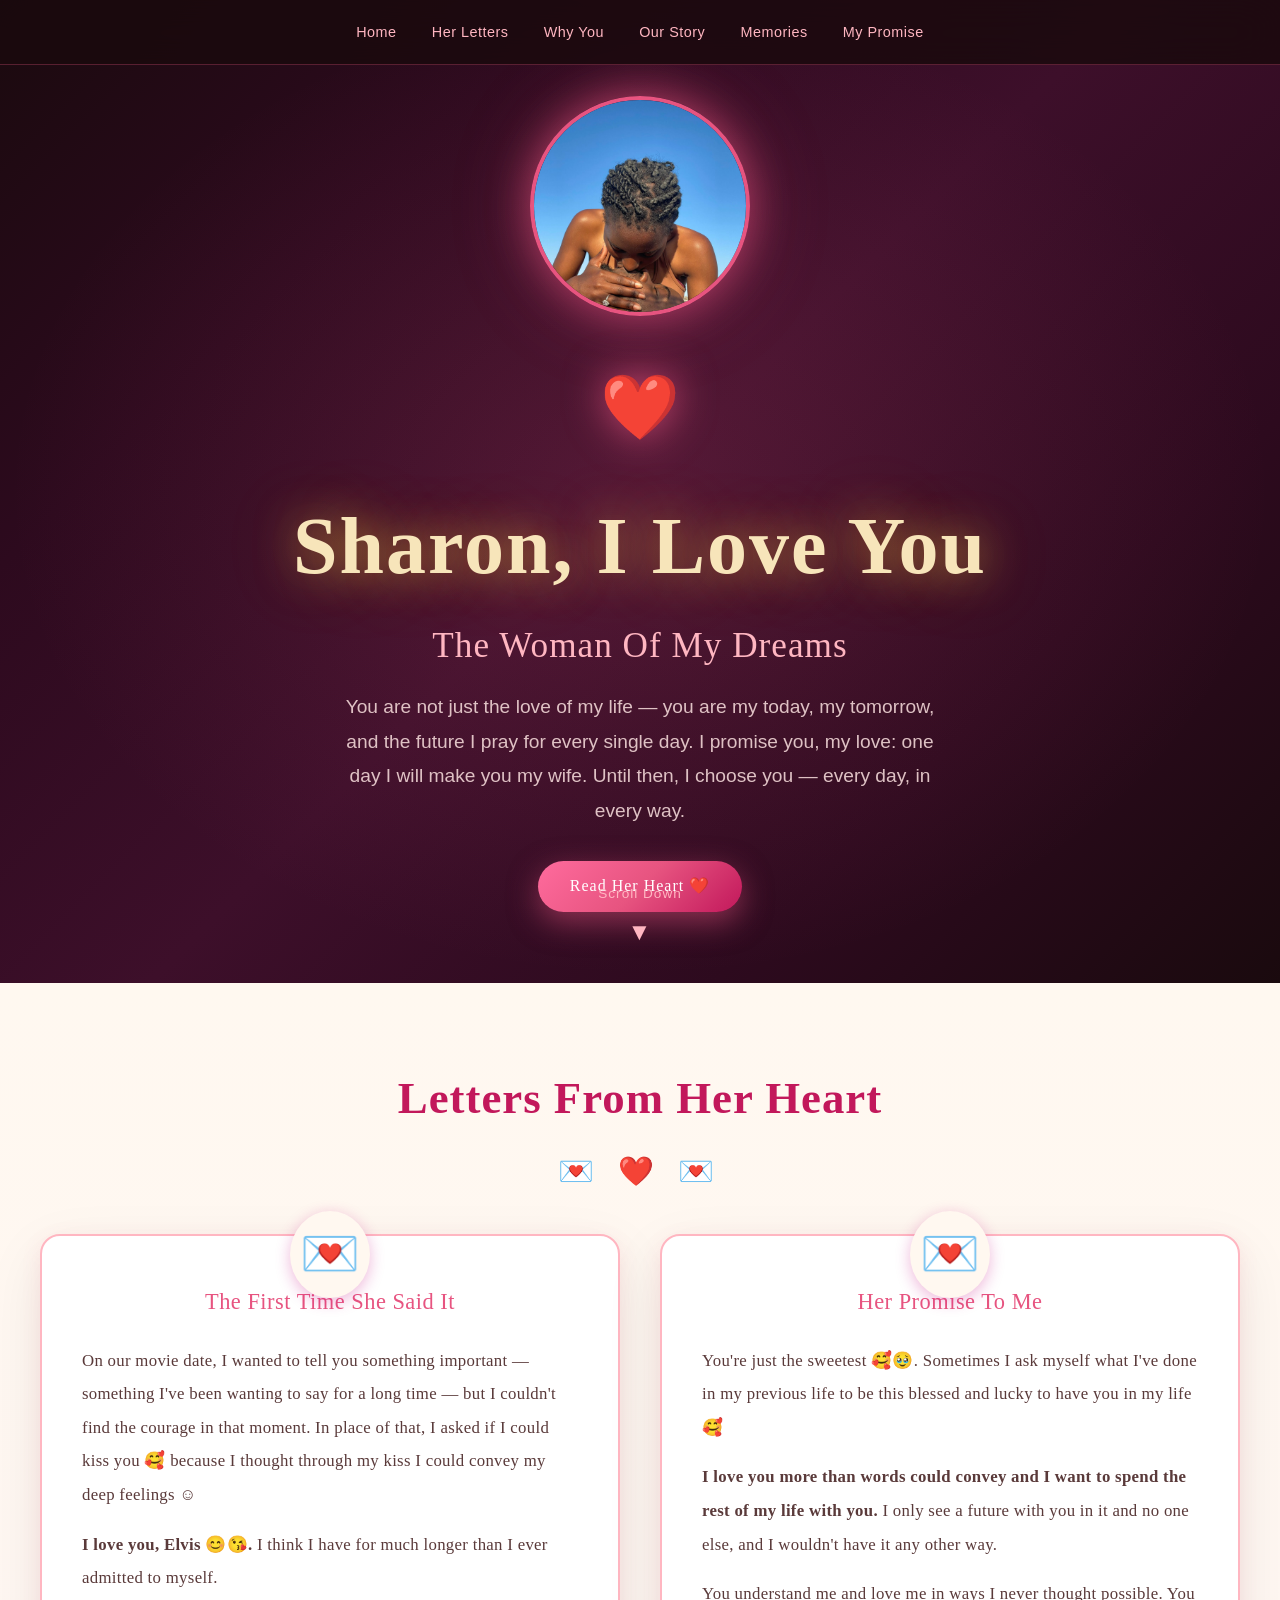
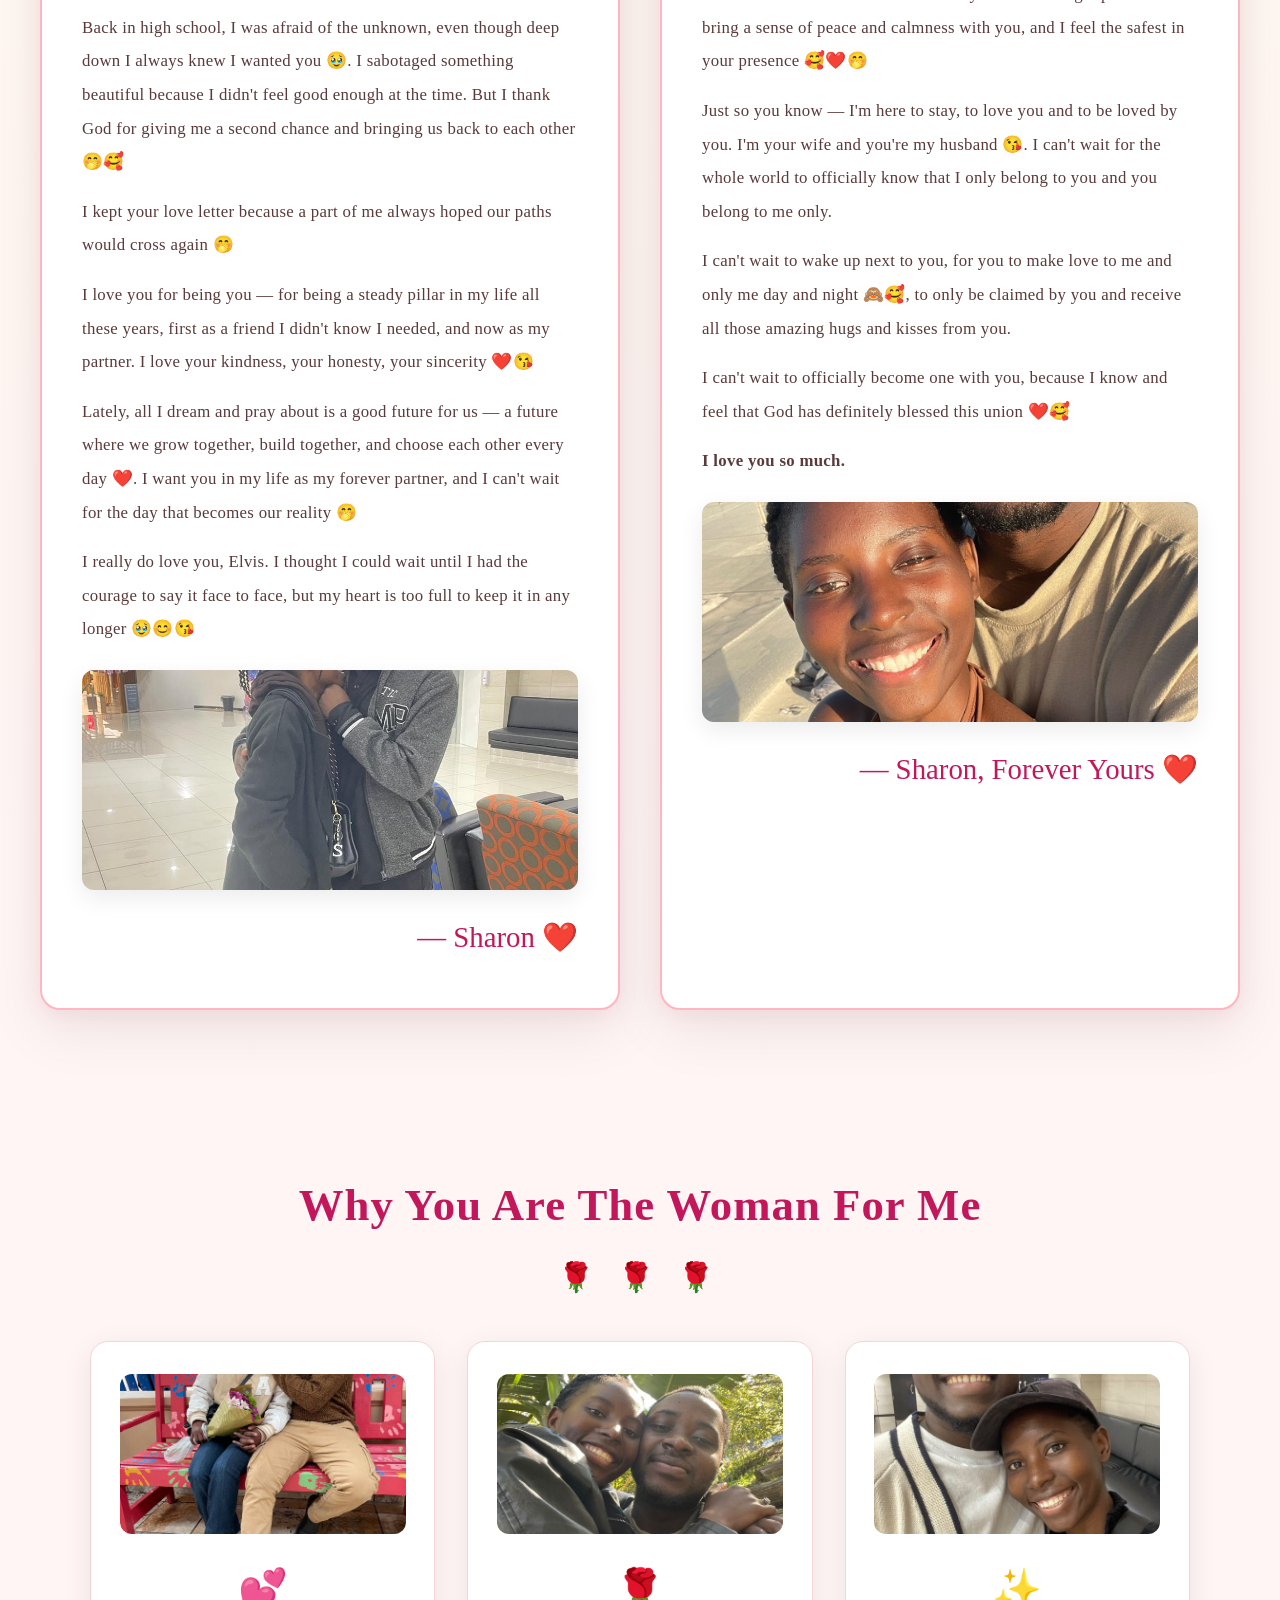
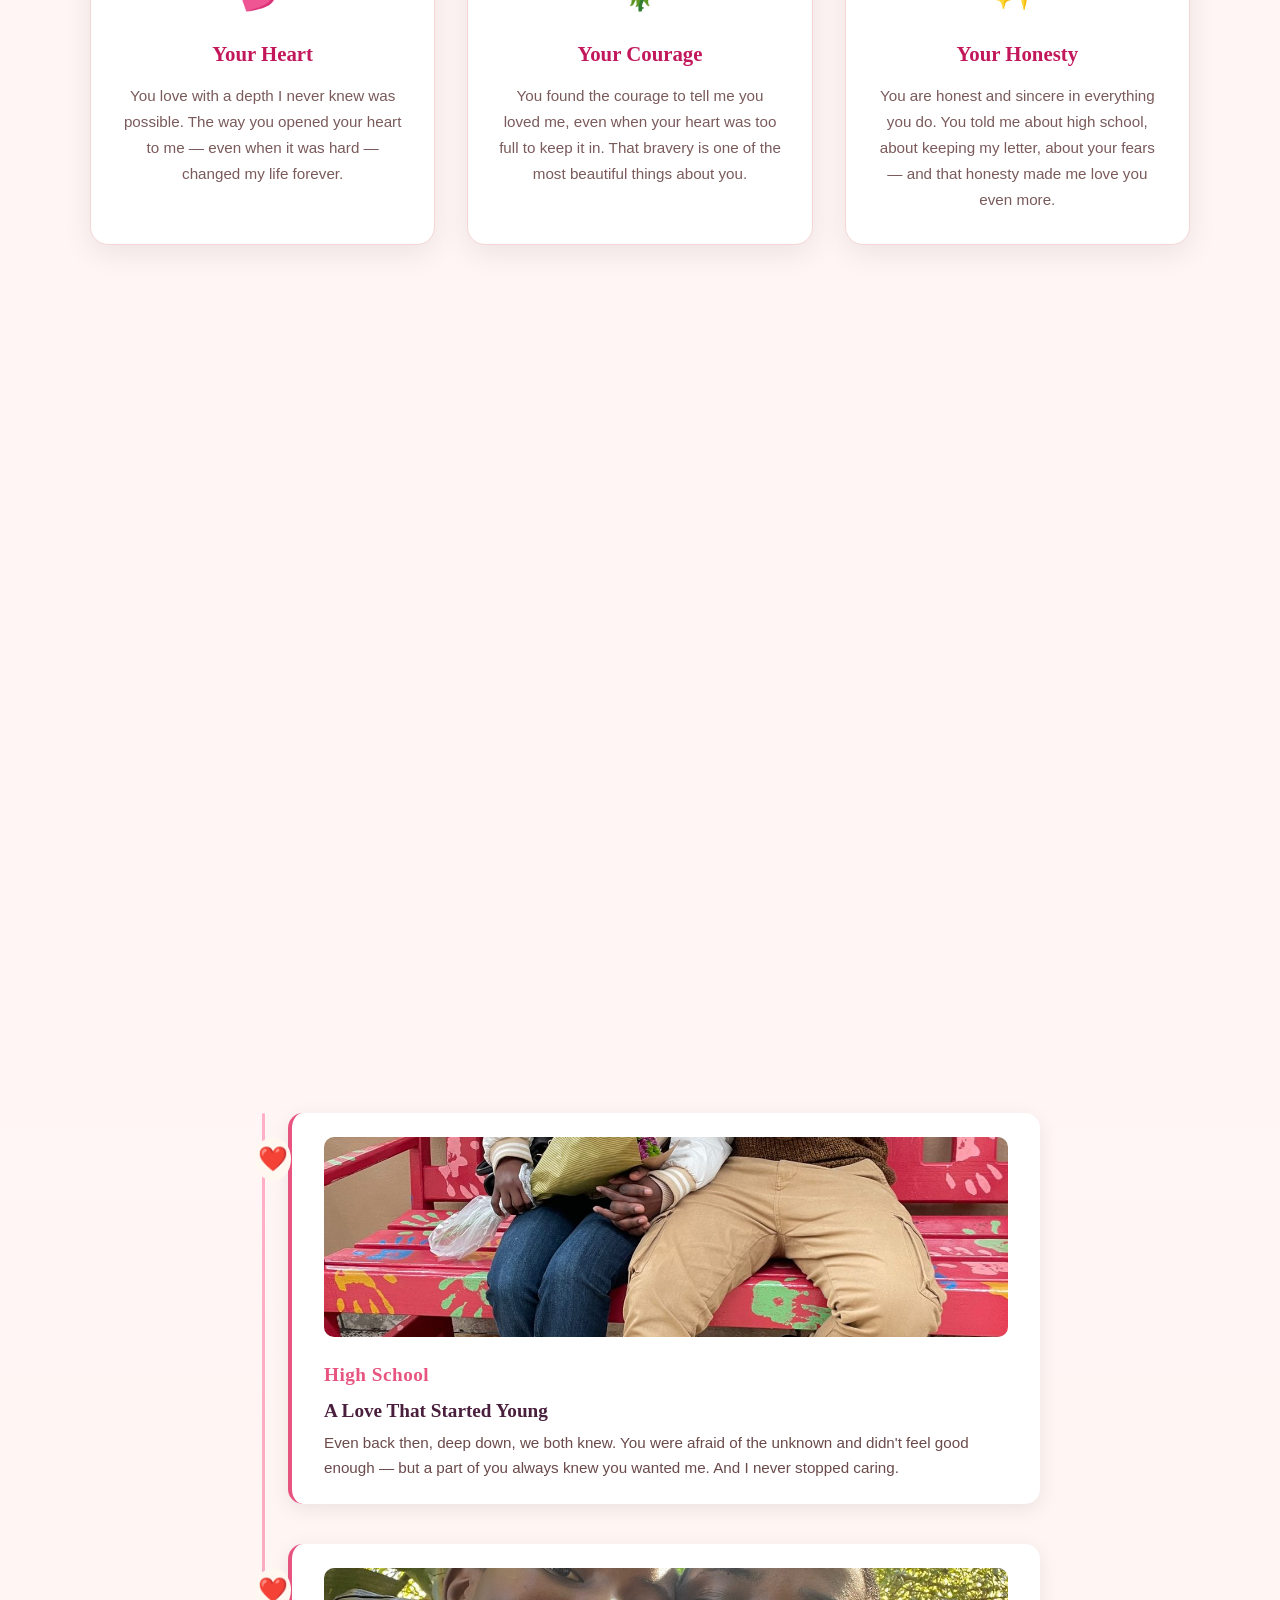
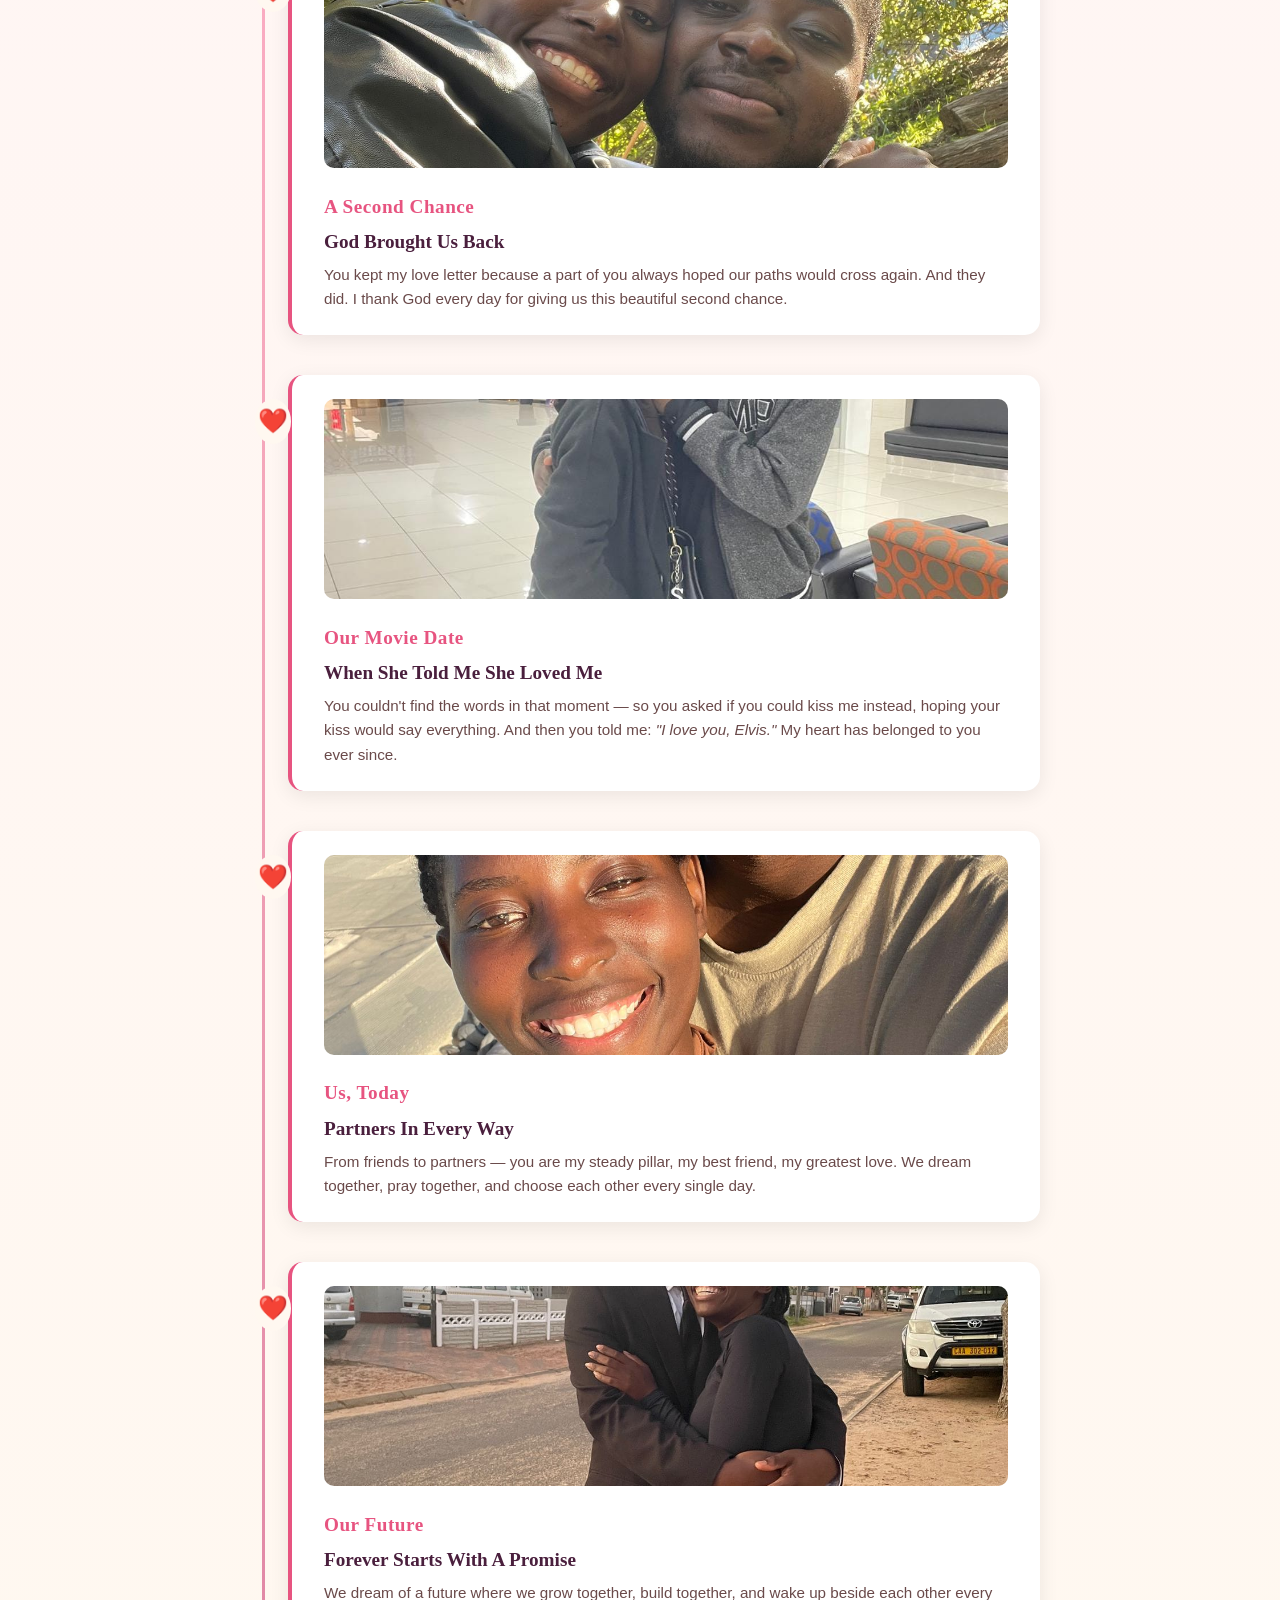
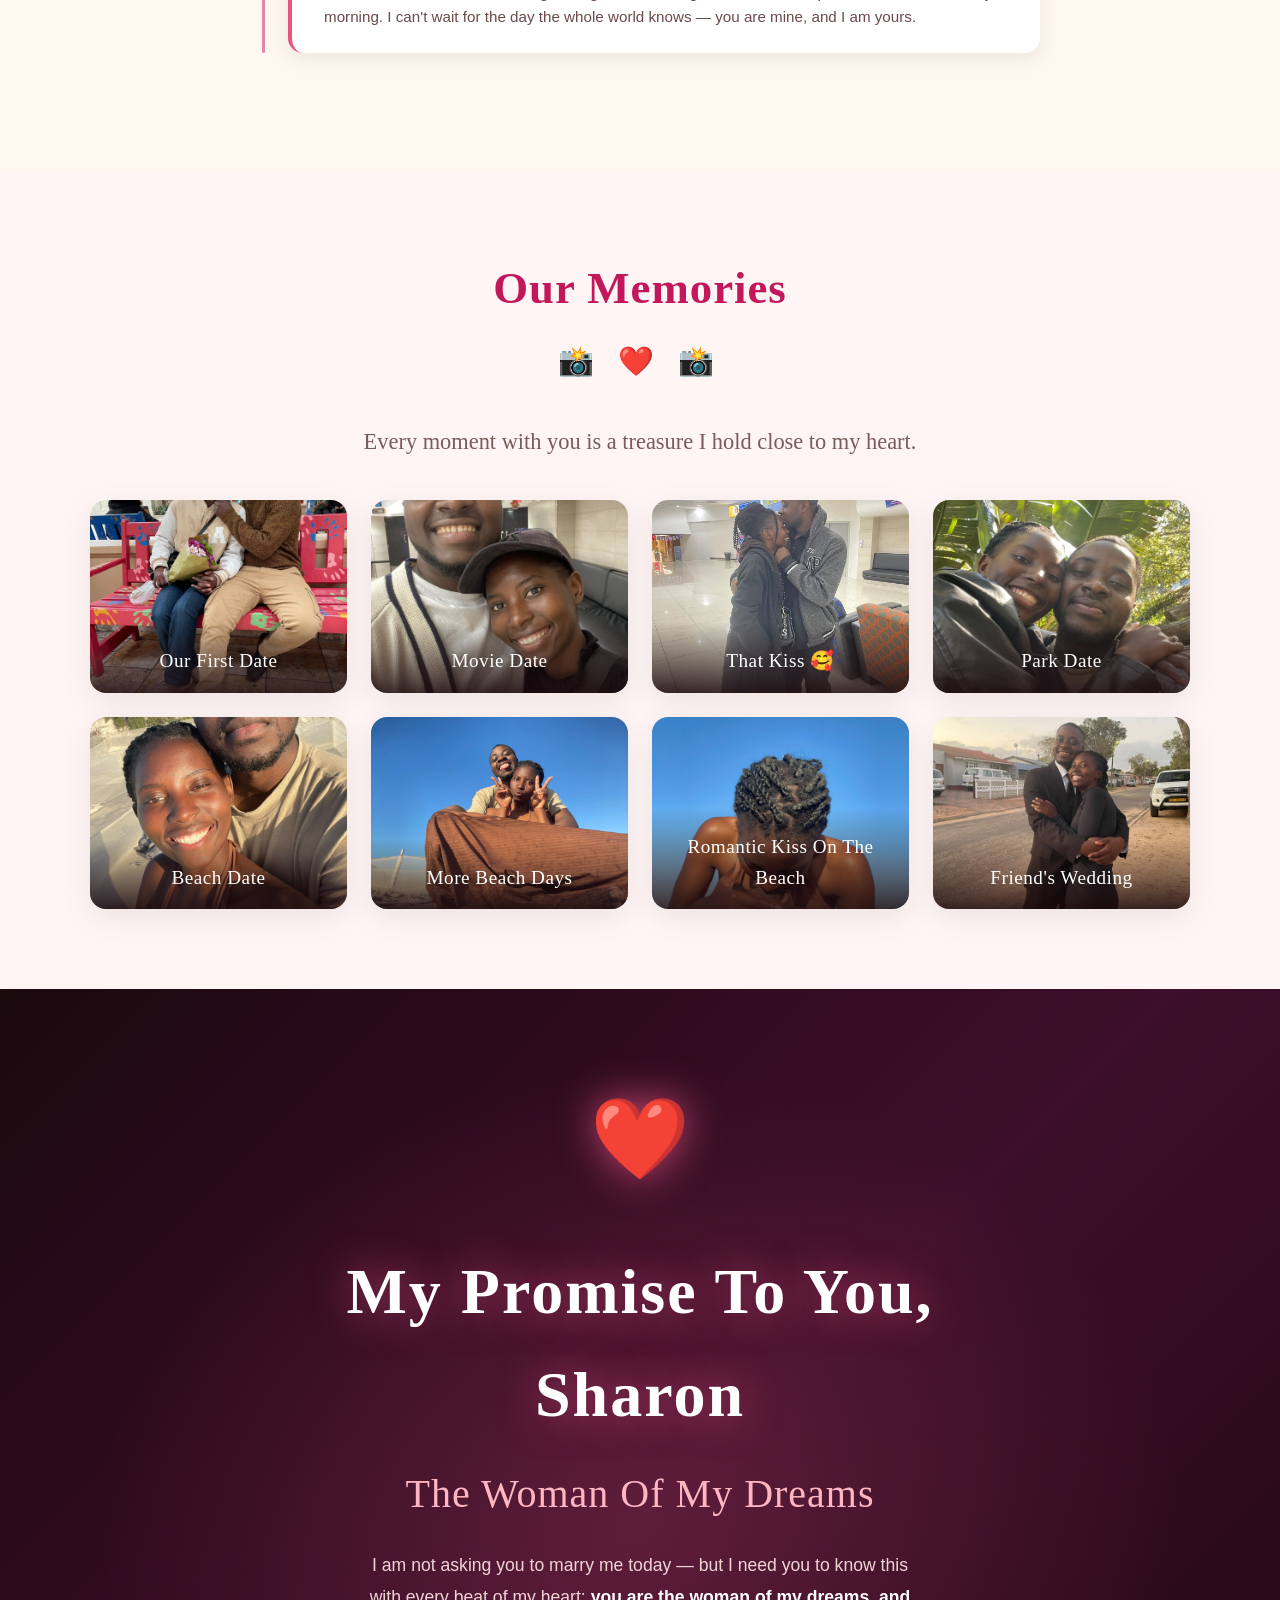
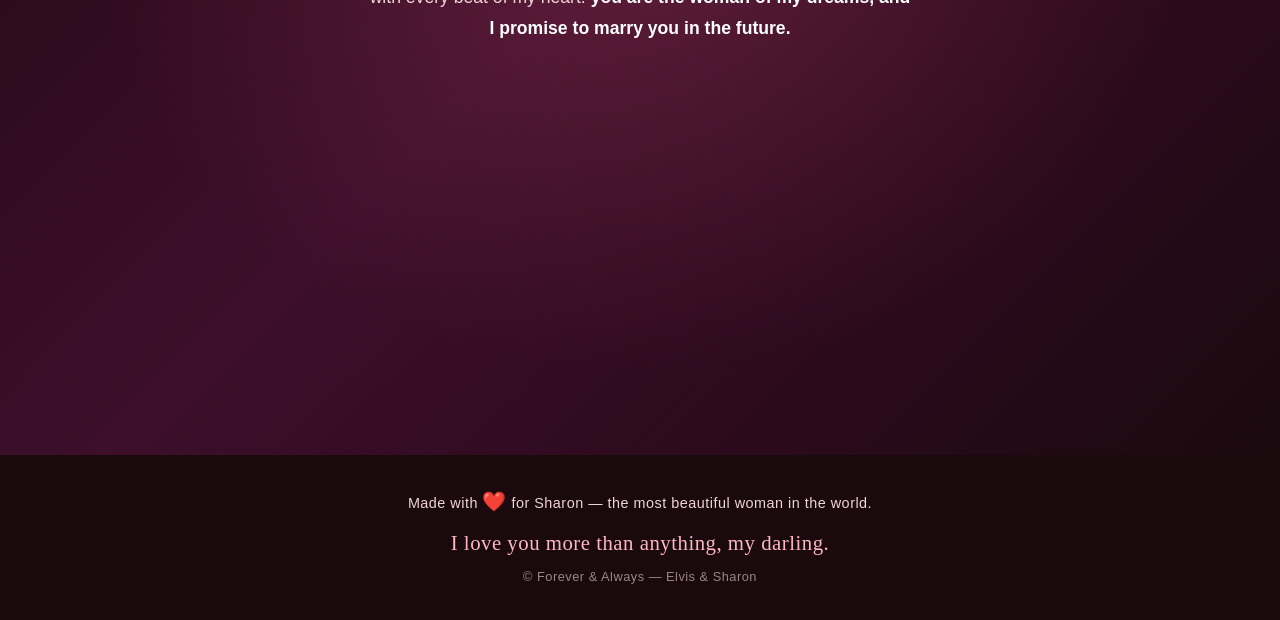
==== index.html @ d1129182 "Index page" ====
<!DOCTYPE html>
<html lang="en">
<head>
    <meta charset="UTF-8">
    <meta name="viewport" content="width=device-width, initial-scale=1.0">
    <title>For Sharon — The Woman Of My Dreams ❤️</title>
    <link rel="stylesheet" href="../css/sharon.css">
</head>
<body>

    <!-- Fixed Floating Hearts Background -->
    <div id="hearts-container"></div>

    <!-- Navigation -->
    <nav id="navbar">
        <ul class="nav-links">
            <li><a href="#home">Home</a></li>
            <li><a href="#her-letters">Her Letters</a></li>
            <li><a href="#reasons">Why You</a></li>
            <li><a href="#our-story">Our Story</a></li>
            <li><a href="#memories">Memories</a></li>
            <li><a href="#my-promise">My Promise</a></li>
        </ul>
    </nav>

    <!-- Hero Section -->
    <section class="hero" id="home">
        <div class="hero-image-wrap reveal">
            <img src="../images/romantic kiss on the beach.jpeg" alt="Sharon and Elvis — a romantic kiss on the beach" class="hero-photo">
        </div>
        <div class="hero-content">
            <span class="hero-heart">❤️</span>
            <h1>Sharon, I Love You</h1>
            <p class="hero-subtitle">The Woman Of My Dreams</p>
            <p class="hero-message">
                You are not just the love of my life — you are my today, my tomorrow, and the future I pray for every single day.
                I promise you, my love: one day I will make you my wife. Until then, I choose you — every day, in every way.
            </p>
            <a href="#her-letters" class="btn-proposal" style="font-size:1rem;padding:0.8rem 2rem;">Read Her Heart ❤️</a>
        </div>
        <div class="scroll-indicator">
            <span>Scroll Down</span>
            <span class="arrow">▼</span>
        </div>
    </section>

    <!-- Sharon's Love Letters -->
    <section id="her-letters">
        <h2 class="section-title reveal">Letters From Her Heart</h2>
        <div class="section-divider reveal">💌 ❤️ 💌</div>

        <div class="letters-grid">
            <div class="letter-container reveal">
                <span class="letter-label">The First Time She Said It</span>
                <div class="letter-text letter-static">
                    <p>On our movie date, I wanted to tell you something important — something I've been wanting to say for a long time — but I couldn't find the courage in that moment. In place of that, I asked if I could kiss you 🥰 because I thought through my kiss I could convey my deep feelings ☺️</p>
                    <p><strong>I love you, Elvis 😊😘.</strong> I think I have for much longer than I ever admitted to myself.</p>
                    <p>Back in high school, I was afraid of the unknown, even though deep down I always knew I wanted you 🥹. I sabotaged something beautiful because I didn't feel good enough at the time. But I thank God for giving me a second chance and bringing us back to each other 🤭🥰</p>
                    <p>I kept your love letter because a part of me always hoped our paths would cross again 🤭</p>
                    <p>I love you for being you — for being a steady pillar in my life all these years, first as a friend I didn't know I needed, and now as my partner. I love your kindness, your honesty, your sincerity ❤️😘</p>
                    <p>Lately, all I dream and pray about is a good future for us — a future where we grow together, build together, and choose each other every day ❤️. I want you in my life as my forever partner, and I can't wait for the day that becomes our reality 🤭</p>
                    <p>I really do love you, Elvis. I thought I could wait until I had the courage to say it face to face, but my heart is too full to keep it in any longer 🥹😊😘</p>
                </div>
                <div class="letter-image">
                    <img src="../images/movie date kiss.jpeg" alt="Our movie date kiss">
                </div>
                <div class="letter-signature">— Sharon ❤️</div>
            </div>

            <div class="letter-container reveal reveal-delay-1">
                <span class="letter-label">Her Promise To Me</span>
                <div class="letter-text letter-static">
                    <p>You're just the sweetest 🥰🥹. Sometimes I ask myself what I've done in my previous life to be this blessed and lucky to have you in my life 🥰</p>
                    <p><strong>I love you more than words could convey and I want to spend the rest of my life with you.</strong> I only see a future with you in it and no one else, and I wouldn't have it any other way.</p>
                    <p>You understand me and love me in ways I never thought possible. You bring a sense of peace and calmness with you, and I feel the safest in your presence 🥰❤️🤭</p>
                    <p>Just so you know — I'm here to stay, to love you and to be loved by you. I'm your wife and you're my husband 😘. I can't wait for the whole world to officially know that I only belong to you and you belong to me only.</p>
                    <p>I can't wait to wake up next to you, for you to make love to me and only me day and night 🙈🥰, to only be claimed by you and receive all those amazing hugs and kisses from you.</p>
                    <p>I can't wait to officially become one with you, because I know and feel that God has definitely blessed this union ❤️🥰</p>
                    <p><strong>I love you so much.</strong></p>
                </div>
                <div class="letter-image">
                    <img src="../images/beach date.jpeg" alt="Our beach date">
                </div>
                <div class="letter-signature">— Sharon, Forever Yours ❤️</div>
            </div>
        </div>
    </section>

    <!-- Reasons Section -->
    <section id="reasons">
        <h2 class="section-title reveal">Why You Are The Woman For Me</h2>
        <div class="section-divider reveal">🌹 🌹 🌹</div>
        <div class="reasons-grid">
            <div class="reason-card reveal reveal-delay-1">
                <img src="../images/first date.jpeg" alt="Our first date" class="reason-photo">
                <span class="reason-icon">💕</span>
                <h3>Your Heart</h3>
                <p>You love with a depth I never knew was possible. The way you opened your heart to me — even when it was hard — changed my life forever.</p>
            </div>
            <div class="reason-card reveal reveal-delay-2">
                <img src="../images/park date.jpeg" alt="Our park date" class="reason-photo">
                <span class="reason-icon">🌹</span>
                <h3>Your Courage</h3>
                <p>You found the courage to tell me you loved me, even when your heart was too full to keep it in. That bravery is one of the most beautiful things about you.</p>
            </div>
            <div class="reason-card reveal reveal-delay-3">
                <img src="../images/movie date.jpeg" alt="Our movie date" class="reason-photo">
                <span class="reason-icon">✨</span>
                <h3>Your Honesty</h3>
                <p>You are honest and sincere in everything you do. You told me about high school, about keeping my letter, about your fears — and that honesty made me love you even more.</p>
            </div>
            <div class="reason-card reveal reveal-delay-4">
                <img src="../images/beach date 2.jpeg" alt="Another beach date" class="reason-photo">
                <span class="reason-icon">🌙</span>
                <h3>Your Faith</h3>
                <p>You thank God for our second chance, and so do I. You believe in us, in our future, and in the beautiful union God has blessed — and that faith carries me through everything.</p>
            </div>
            <div class="reason-card reveal reveal-delay-1">
                <img src="../images/friends wedding.jpeg" alt="At a friend's wedding" class="reason-photo">
                <span class="reason-icon">🏡</span>
                <h3>My Home</h3>
                <p>Home isn't a place for me anymore — it's wherever you are. With you, I've found where I belong. You are my safe place, my peace, my everything.</p>
            </div>
            <div class="reason-card reveal reveal-delay-2">
                <img src="../images/romantic kiss on the beach.jpeg" alt="Romantic kiss on the beach" class="reason-photo">
                <span class="reason-icon">❤️</span>
                <h3>My Forever</h3>
                <p>You see a future with only me in it — and I see the same. I want to grow with you, build with you, and choose you every single day for the rest of our lives.</p>
            </div>
        </div>
    </section>

    <!-- Our Story Timeline -->
    <section id="our-story">
        <h2 class="section-title reveal">Our Beautiful Journey</h2>
        <div class="section-divider reveal">📖 ❤️ 📖</div>
        <div class="timeline">
            <div class="timeline-item reveal">
                <img src="../images/first date.jpeg" alt="Where it all began again" class="timeline-photo">
                <span class="date">High School</span>
                <h4>A Love That Started Young</h4>
                <p>Even back then, deep down, we both knew. You were afraid of the unknown and didn't feel good enough — but a part of you always knew you wanted me. And I never stopped caring.</p>
            </div>
            <div class="timeline-item reveal reveal-delay-1">
                <img src="../images/park date.jpeg" alt="God's second chance" class="timeline-photo">
                <span class="date">A Second Chance</span>
                <h4>God Brought Us Back</h4>
                <p>You kept my love letter because a part of you always hoped our paths would cross again. And they did. I thank God every day for giving us this beautiful second chance.</p>
            </div>
            <div class="timeline-item reveal reveal-delay-2">
                <img src="../images/movie date kiss.jpeg" alt="Our movie date" class="timeline-photo">
                <span class="date">Our Movie Date</span>
                <h4>When She Told Me She Loved Me</h4>
                <p>You couldn't find the words in that moment — so you asked if you could kiss me instead, hoping your kiss would say everything. And then you told me: <em>"I love you, Elvis."</em> My heart has belonged to you ever since.</p>
            </div>
            <div class="timeline-item reveal reveal-delay-3">
                <img src="../images/beach date.jpeg" alt="Building our future" class="timeline-photo">
                <span class="date">Us, Today</span>
                <h4>Partners In Every Way</h4>
                <p>From friends to partners — you are my steady pillar, my best friend, my greatest love. We dream together, pray together, and choose each other every single day.</p>
            </div>
            <div class="timeline-item reveal reveal-delay-4">
                <img src="../images/friends wedding.jpeg" alt="Our future ahead" class="timeline-photo">
                <span class="date">Our Future</span>
                <h4>Forever Starts With A Promise</h4>
                <p>We dream of a future where we grow together, build together, and wake up beside each other every morning. I can't wait for the day the whole world knows — you are mine, and I am yours.</p>
            </div>
        </div>
    </section>

    <!-- Photo Gallery -->
    <section id="memories">
        <h2 class="section-title reveal">Our Memories</h2>
        <div class="section-divider reveal">📸 ❤️ 📸</div>
        <p class="gallery-intro reveal">Every moment with you is a treasure I hold close to my heart.</p>
        <div class="photo-gallery">
            <div class="gallery-item reveal reveal-delay-1">
                <img src="../images/first date.jpeg" alt="Our first date">
                <span class="gallery-caption">Our First Date</span>
            </div>
            <div class="gallery-item reveal reveal-delay-2">
                <img src="../images/movie date.jpeg" alt="Movie date">
                <span class="gallery-caption">Movie Date</span>
            </div>
            <div class="gallery-item reveal reveal-delay-3">
                <img src="../images/movie date kiss.jpeg" alt="Movie date kiss">
                <span class="gallery-caption">That Kiss 🥰</span>
            </div>
            <div class="gallery-item reveal reveal-delay-1">
                <img src="../images/park date.jpeg" alt="Park date">
                <span class="gallery-caption">Park Date</span>
            </div>
            <div class="gallery-item reveal reveal-delay-2">
                <img src="../images/beach date.jpeg" alt="Beach date">
                <span class="gallery-caption">Beach Date</span>
            </div>
            <div class="gallery-item reveal reveal-delay-3">
                <img src="../images/beach date 2.jpeg" alt="Beach date 2">
                <span class="gallery-caption">More Beach Days</span>
            </div>
            <div class="gallery-item reveal reveal-delay-1">
                <img src="../images/romantic kiss on the beach.jpeg" alt="Romantic kiss on the beach">
                <span class="gallery-caption">Romantic Kiss On The Beach</span>
            </div>
            <div class="gallery-item reveal reveal-delay-2">
                <img src="../images/friends wedding.jpeg" alt="Friends wedding">
                <span class="gallery-caption">Friend's Wedding</span>
            </div>
        </div>
    </section>

    <!-- My Promise Section -->
    <section id="my-promise">
        <div class="promise-content">
            <div class="promise-icon-container" id="promise-icon-container">
                <div class="promise-heart">❤️</div>
            </div>
            <h1 class="proposal-title reveal">My Promise To You, Sharon</h1>
            <p class="proposal-subtitle reveal">The Woman Of My Dreams</p>
            <p class="proposal-text reveal">
                I am not asking you to marry me today — but I need you to know this with every beat of my heart:
                <strong>you are the woman of my dreams, and I promise to marry you in the future.</strong>
            </p>
            <div class="letter-container promise-letter reveal">
                <div class="letter-text" id="typewriter-text"></div>
                <div class="letter-signature">— Forever Yours, Elvis ❤️</div>
            </div>
            <button class="btn-proposal reveal" id="promise-btn">I Promise You Forever ❤️</button>
        </div>
    </section>

    <!-- Promise Modal -->
    <div class="modal-overlay" id="promise-modal">
        <div class="modal-content">
            <span class="big-heart">❤️</span>
            <h2>My Heart Is Yours</h2>
            <p class="modal-message">
                Sharon, you are the most beautiful blessing in my life.<br><br>
                I promise to love you, cherish you, and stand by you through everything — today, tomorrow, and every day until I make you my wife.<br><br>
                <strong>You are my forever. I love you endlessly.</strong><br><br>
                Now come here and give me that hug! ❤️
            </p>
            <button class="btn-close-modal" id="close-modal-btn">Our Forever Starts Here 💕</button>
        </div>
    </div>

    <!-- Footer -->
    <footer>
        <p>Made with <span class="footer-heart">❤️</span> for Sharon — the most beautiful woman in the world.</p>
        <p style="margin-top:0.5rem;font-family:var(--font-script);font-size:1.3rem;color:var(--soft-pink);">I love you more than anything, my darling.</p>
        <p style="margin-top:0.5rem;opacity:0.6;font-size:0.8rem;">© Forever & Always — Elvis & Sharon</p>
    </footer>

    <script src="../js/sharon.js"></script>
</body>
</html>
---- css/sharon.css ----
:root {
    --rose: #e75480;
    --deep-rose: #c2185b;
    --soft-pink: #ffb6c1;
    --blush: #ffe4e1;
    --cream: #fff8f0;
    --gold: #d4a574;
    --warm-gold: #f0c27f;
    --chocolate: #5d4037;
    --wine: #722f37;
    --plum: #4a1f3d;
    --shadow: rgba(199, 21, 133, 0.3);
    --shadow-soft: rgba(0, 0, 0, 0.08);
    --gradient-hero: linear-gradient(135deg, #1a0a0e 0%, #2d0a1e 25%, #3d0f2a 50%, #2d0a1e 75%, #1a0a0e 100%);
    --gradient-rose: linear-gradient(135deg, #ff6b9d, #e75480, #c2185b);
    --gradient-gold: linear-gradient(135deg, #f0c27f, #d4a574, #b8860b);
    --font-display: 'Georgia', 'Times New Roman', serif;
    --font-body: 'Segoe UI', 'Helvetica Neue', Arial, sans-serif;
    --font-script: 'Brush Script MT', 'Lucida Handwriting', 'Comic Sans MS', cursive;
}

* {
    margin: 0;
    padding: 0;
    box-sizing: border-box;
}

html {
    scroll-behavior: smooth;
    scroll-padding-top: 70px;
}

body {
    font-family: var(--font-body);
    background: var(--cream);
    color: var(--chocolate);
    overflow-x: hidden;
    line-height: 1.6;
}

/* ===== Floating Hearts Background (fixed) ===== */
#hearts-container {
    position: fixed;
    top: 0;
    left: 0;
    width: 100%;
    height: 100%;
    pointer-events: none;
    z-index: 1;
    overflow: hidden;
}

.floating-heart {
    position: absolute;
    bottom: -60px;
    font-size: 24px;
    opacity: 0.7;
    animation: floatUp linear infinite;
    user-select: none;
    will-change: transform, opacity;
}

@keyframes floatUp {
    0% {
        transform: translateY(0) translateX(0) rotate(0deg) scale(1);
        opacity: 0;
    }
    10% {
        opacity: 0.8;
    }
    50% {
        transform: translateY(-50vh) translateX(30px) rotate(180deg) scale(1.1);
        opacity: 0.6;
    }
    90% {
        opacity: 0.3;
    }
    100% {
        transform: translateY(-110vh) translateX(-20px) rotate(360deg) scale(0.9);
        opacity: 0;
    }
}

/* ===== Navigation ===== */
nav {
    position: fixed;
    top: 0;
    left: 0;
    width: 100%;
    z-index: 1000;
    background: rgba(26, 10, 14, 0.85);
    backdrop-filter: blur(20px);
    -webkit-backdrop-filter: blur(20px);
    padding: 0 2rem;
    display: flex;
    justify-content: center;
    align-items: center;
    height: 65px;
    border-bottom: 1px solid rgba(231, 84, 128, 0.3);
    transition: all 0.3s ease;
}

nav.scrolled {
    background: rgba(26, 10, 14, 0.95);
    box-shadow: 0 4px 30px var(--shadow);
}

.nav-links {
    display: flex;
    gap: 2.2rem;
    list-style: none;
    flex-wrap: wrap;
    justify-content: center;
}

.nav-links a {
    color: var(--soft-pink);
    text-decoration: none;
    font-size: 0.9rem;
    font-weight: 500;
    letter-spacing: 0.5px;
    transition: all 0.3s ease;
    position: relative;
    padding: 4px 0;
}

.nav-links a::after {
    content: '';
    position: absolute;
    bottom: -2px;
    left: 50%;
    width: 0;
    height: 2px;
    background: var(--rose);
    transition: all 0.3s ease;
    transform: translateX(-50%);
    border-radius: 2px;
}

.nav-links a:hover {
    color: #fff;
}
.nav-links a:hover::after {
    width: 100%;
}

/* ===== Hero Section ===== */
.hero {
    min-height: 100vh;
    display: flex;
    flex-direction: column;
    justify-content: center;
    align-items: center;
    text-align: center;
    background: var(--gradient-hero);
    position: relative;
    padding: 6rem 2rem 4rem;
    overflow: hidden;
}

.hero::before {
    content: '';
    position: absolute;
    top: 0;
    left: 0;
    width: 100%;
    height: 100%;
    background: radial-gradient(ellipse at center, rgba(231, 84, 128, 0.15) 0%, transparent 70%);
    animation: pulseGlow 4s ease-in-out infinite;
}

@keyframes pulseGlow {
    0%,
    100% {
        opacity: 0.5;
    }
    50% {
        opacity: 1;
    }
}

.hero-image-wrap {
    position: relative;
    z-index: 5;
    margin-bottom: 2rem;
}

.hero-photo {
    width: 220px;
    height: 220px;
    object-fit: cover;
    border-radius: 50%;
    border: 4px solid var(--rose);
    box-shadow: 0 0 40px rgba(231, 84, 128, 0.6), 0 0 80px rgba(231, 84, 128, 0.3);
    animation: heroPhotoGlow 3s ease-in-out infinite;
}

@keyframes heroPhotoGlow {
    0%,
    100% {
        box-shadow: 0 0 40px rgba(231, 84, 128, 0.6), 0 0 80px rgba(231, 84, 128, 0.3);
    }
    50% {
        box-shadow: 0 0 60px rgba(231, 84, 128, 0.9), 0 0 120px rgba(231, 84, 128, 0.5);
    }
}

.hero-content {
    position: relative;
    z-index: 5;
    max-width: 800px;
}

.hero-heart {
    font-size: 4rem;
    animation: heartbeat 1.5s ease-in-out infinite;
    display: inline-block;
    margin-bottom: 1.5rem;
    filter: drop-shadow(0 0 20px rgba(231, 84, 128, 0.8));
}

@keyframes heartbeat {
    0%,
    100% {
        transform: scale(1);
    }
    14% {
        transform: scale(1.15);
    }
    28% {
        transform: scale(1);
    }
    42% {
        transform: scale(1.15);
    }
    70% {
        transform: scale(1);
    }
}

.hero h1 {
    font-family: var(--font-display);
    font-size: clamp(2.8rem, 7vw, 5rem);
    color: #fff;
    font-weight: 700;
    letter-spacing: 2px;
    margin-bottom: 0.5rem;
    text-shadow: 0 0 40px rgba(231, 84, 128, 0.6), 0 0 80px rgba(231, 84, 128, 0.3);
    animation: titleGlow 3s ease-in-out infinite;
}

@keyframes titleGlow {
    0%,
    100% {
        text-shadow: 0 0 40px rgba(231, 84, 128, 0.6), 0 0 80px rgba(231, 84, 128, 0.3);
    }
    50% {
        text-shadow: 0 0 60px rgba(231, 84, 128, 0.9), 0 0 120px rgba(231, 84, 128, 0.5), 0 0 160px rgba(231, 84, 128, 0.3);
    }
}

.hero-subtitle {
    font-family: var(--font-script);
    font-size: clamp(1.5rem, 3vw, 2.2rem);
    color: var(--soft-pink);
    margin-bottom: 1rem;
    letter-spacing: 1px;
}

.hero-message {
    font-size: clamp(1rem, 2vw, 1.2rem);
    color: #f0d5d5;
    max-width: 600px;
    margin: 0 auto 2rem;
    line-height: 1.8;
    opacity: 0.9;
}

.scroll-indicator {
    position: absolute;
    bottom: 2rem;
    left: 50%;
    transform: translateX(-50%);
    z-index: 5;
    display: flex;
    flex-direction: column;
    align-items: center;
    gap: 0.5rem;
    color: var(--soft-pink);
    font-size: 0.85rem;
    letter-spacing: 1px;
    animation: bounceDown 2s ease-in-out infinite;
}

.scroll-indicator .arrow {
    font-size: 1.5rem;
    animation: arrowBounce 1.5s ease-in-out infinite;
}

@keyframes bounceDown {
    0%,
    100% {
        transform: translateX(-50%) translateY(0);
    }
    50% {
        transform: translateX(-50%) translateY(10px);
    }
}

@keyframes arrowBounce {
    0%,
    100% {
        transform: translateY(0);
        opacity: 1;
    }
    50% {
        transform: translateY(8px);
        opacity: 0.6;
    }
}

/* ===== Section Styles ===== */
section {
    position: relative;
    z-index: 2;
    padding: 5rem 2rem;
    background: var(--cream);
}

section:nth-child(even) {
    background: #fff5f5;
}

.section-title {
    font-family: var(--font-display);
    font-size: clamp(2rem, 4vw, 2.8rem);
    text-align: center;
    color: var(--deep-rose);
    margin-bottom: 0.8rem;
    letter-spacing: 1px;
}

.section-divider {
    text-align: center;
    font-size: 1.8rem;
    margin-bottom: 2.5rem;
    color: var(--rose);
    letter-spacing: 8px;
    animation: dividerPulse 2s ease-in-out infinite;
}

@keyframes dividerPulse {
    0%,
    100% {
        opacity: 0.6;
    }
    50% {
        opacity: 1;
    }
}

/* ===== Love Letter Section ===== */
#her-letters {
    background: linear-gradient(180deg, var(--cream) 0%, #fff5f5 100%);
    padding: 5rem 2rem;
}

.letters-grid {
    display: grid;
    grid-template-columns: repeat(auto-fit, minmax(320px, 1fr));
    gap: 2.5rem;
    max-width: 1200px;
    margin: 0 auto;
}

.letter-label {
    display: block;
    font-family: var(--font-script);
    font-size: 1.4rem;
    color: var(--rose);
    text-align: center;
    margin-bottom: 1.5rem;
    letter-spacing: 0.5px;
}

.letter-static p {
    margin-bottom: 1rem;
}

.letter-static p:last-child {
    margin-bottom: 0;
}

.letter-image {
    margin-top: 1.5rem;
    border-radius: 12px;
    overflow: hidden;
    box-shadow: 0 8px 25px var(--shadow-soft);
}

.letter-image img {
    width: 100%;
    height: 220px;
    object-fit: cover;
    display: block;
    transition: transform 0.4s ease;
}

.letter-container:hover .letter-image img {
    transform: scale(1.03);
}

.letter-container {
    max-width: 700px;
    margin: 0 auto;
    background: #fff;
    border-radius: 20px;
    padding: 3rem 2.5rem;
    box-shadow: 0 20px 60px var(--shadow-soft), 0 5px 20px rgba(231, 84, 128, 0.1);
    border: 2px solid var(--soft-pink);
    position: relative;
    transition: all 0.4s ease;
}

.letter-container::before {
    content: '💌';
    position: absolute;
    top: -25px;
    left: 50%;
    transform: translateX(-50%);
    font-size: 3rem;
    background: var(--cream);
    border-radius: 50%;
    padding: 5px 10px;
    box-shadow: 0 4px 15px var(--shadow);
}

.letter-container:hover {
    box-shadow: 0 25px 70px var(--shadow), 0 8px 30px rgba(231, 84, 128, 0.2);
    transform: translateY(-5px);
}

.letter-text {
    font-size: 1.05rem;
    line-height: 2;
    color: #5a3a3a;
    font-family: var(--font-display);
    letter-spacing: 0.3px;
}

.letter-signature {
    text-align: right;
    margin-top: 1.5rem;
    font-family: var(--font-script);
    font-size: 1.8rem;
    color: var(--deep-rose);
}

.typewriter-cursor {
    display: inline-block;
    width: 3px;
    height: 1.2em;
    background: var(--rose);
    margin-left: 3px;
    animation: blink 0.8s step-end infinite;
    vertical-align: text-bottom;
}

@keyframes blink {
    0%,
    100% {
        opacity: 1;
    }
    50% {
        opacity: 0;
    }
}

/* ===== Reasons Section ===== */
#reasons {
    background: #fff5f5;
    padding: 5rem 2rem;
}

.reasons-grid {
    display: grid;
    grid-template-columns: repeat(auto-fit, minmax(280px, 1fr));
    gap: 2rem;
    max-width: 1100px;
    margin: 0 auto;
}

.reason-card {
    background: #fff;
    border-radius: 18px;
    padding: 2rem 1.8rem;
    text-align: center;
    box-shadow: 0 8px 30px var(--shadow-soft);
    border: 1px solid #f5d5d5;
    transition: all 0.4s cubic-bezier(0.175, 0.885, 0.32, 1.275);
    cursor: default;
    position: relative;
    overflow: hidden;
}

.reason-card::before {
    content: '';
    position: absolute;
    top: 0;
    left: 0;
    width: 100%;
    height: 4px;
    background: var(--gradient-rose);
    opacity: 0;
    transition: opacity 0.3s ease;
}

.reason-card:hover {
    transform: translateY(-8px) scale(1.02);
    box-shadow: 0 20px 50px var(--shadow);
    border-color: var(--rose);
}

.reason-card:hover::before {
    opacity: 1;
}

.reason-photo {
    width: 100%;
    height: 160px;
    object-fit: cover;
    border-radius: 12px;
    margin-bottom: 1rem;
    transition: transform 0.4s ease;
}

.reason-card:hover .reason-photo {
    transform: scale(1.04);
}

.reason-icon {
    font-size: 2.5rem;
    margin-bottom: 1rem;
    display: block;
    animation: iconWiggle 3s ease-in-out infinite;
}

.reason-card:nth-child(2) .reason-icon {
    animation-delay: 0.3s;
}
.reason-card:nth-child(3) .reason-icon {
    animation-delay: 0.6s;
}
.reason-card:nth-child(4) .reason-icon {
    animation-delay: 0.9s;
}
.reason-card:nth-child(5) .reason-icon {
    animation-delay: 1.2s;
}
.reason-card:nth-child(6) .reason-icon {
    animation-delay: 1.5s;
}

@keyframes iconWiggle {
    0%,
    100% {
        transform: rotate(0deg);
    }
    25% {
        transform: rotate(-8deg);
    }
    75% {
        transform: rotate(8deg);
    }
}

.reason-card h3 {
    font-family: var(--font-display);
    color: var(--deep-rose);
    font-size: 1.3rem;
    margin-bottom: 0.8rem;
}

.reason-card p {
    color: #7a5a5a;
    font-size: 0.95rem;
    line-height: 1.7;
}

/* ===== Timeline Section ===== */
#our-story {
    background: linear-gradient(180deg, #fff5f5 0%, var(--cream) 100%);
    padding: 5rem 2rem;
}

.timeline {
    max-width: 800px;
    margin: 0 auto;
    position: relative;
    padding-left: 3rem;
}

.timeline::before {
    content: '';
    position: absolute;
    left: 1.4rem;
    top: 0;
    bottom: 0;
    width: 3px;
    background: var(--gradient-rose);
    border-radius: 3px;
    opacity: 0.5;
}

.timeline-item {
    position: relative;
    margin-bottom: 2.5rem;
    padding: 1.5rem 2rem;
    background: #fff;
    border-radius: 15px;
    box-shadow: 0 5px 20px var(--shadow-soft);
    border-left: 4px solid var(--rose);
    transition: all 0.3s ease;
}

.timeline-item:hover {
    transform: translateX(8px);
    box-shadow: 0 10px 30px var(--shadow);
}

.timeline-item::before {
    content: '❤️';
    position: absolute;
    left: -2.3rem;
    top: 1.5rem;
    font-size: 1.5rem;
    background: var(--cream);
    border-radius: 50%;
    padding: 3px;
    z-index: 2;
}

.timeline-photo {
    width: 100%;
    height: 200px;
    object-fit: cover;
    border-radius: 10px;
    margin-bottom: 1rem;
    transition: transform 0.3s ease;
}

.timeline-item:hover .timeline-photo {
    transform: scale(1.02);
}

.timeline-item .date {
    font-family: var(--font-script);
    font-size: 1.2rem;
    color: var(--rose);
    font-weight: bold;
    letter-spacing: 0.5px;
}

.timeline-item h4 {
    font-family: var(--font-display);
    color: var(--plum);
    font-size: 1.2rem;
    margin: 0.3rem 0;
}

.timeline-item p {
    color: #6a4a4a;
    font-size: 0.95rem;
}

/* ===== Photo Gallery ===== */
#memories {
    background: #fff5f5;
    padding: 5rem 2rem;
}

.gallery-intro {
    text-align: center;
    color: #7a5a5a;
    max-width: 600px;
    margin: 0 auto 2.5rem;
    font-family: var(--font-script);
    font-size: 1.4rem;
}

.photo-gallery {
    display: grid;
    grid-template-columns: repeat(auto-fit, minmax(250px, 1fr));
    gap: 1.5rem;
    max-width: 1100px;
    margin: 0 auto;
}

.gallery-item {
    position: relative;
    border-radius: 16px;
    overflow: hidden;
    box-shadow: 0 8px 30px var(--shadow-soft);
    cursor: pointer;
    aspect-ratio: 4 / 3;
}

.gallery-item img {
    width: 100%;
    height: 100%;
    object-fit: cover;
    display: block;
    transition: transform 0.5s ease;
}

.gallery-item:hover img {
    transform: scale(1.08);
}

.gallery-caption {
    position: absolute;
    bottom: 0;
    left: 0;
    right: 0;
    padding: 1.5rem 1rem 1rem;
    background: linear-gradient(transparent, rgba(26, 10, 14, 0.85));
    color: #fff;
    font-family: var(--font-script);
    font-size: 1.2rem;
    text-align: center;
    letter-spacing: 0.5px;
}

/* ===== Promise Section ===== */
#my-promise {
    background: var(--gradient-hero);
    min-height: 90vh;
    display: flex;
    flex-direction: column;
    justify-content: center;
    align-items: center;
    text-align: center;
    padding: 5rem 2rem;
    position: relative;
    overflow: hidden;
}

#my-promise::before {
    content: '';
    position: absolute;
    top: 0;
    left: 0;
    width: 100%;
    height: 100%;
    background: radial-gradient(ellipse at center, rgba(231, 84, 128, 0.2) 0%, transparent 60%);
    animation: proposalGlow 5s ease-in-out infinite;
}

@keyframes proposalGlow {
    0%,
    100% {
        opacity: 0.6;
    }
    50% {
        opacity: 1;
    }
}

.promise-content {
    position: relative;
    z-index: 5;
    max-width: 750px;
}

.promise-letter {
    margin: 2rem auto;
    text-align: left;
    background: rgba(255, 255, 255, 0.95);
}

.promise-letter .letter-text {
    color: #5a3a3a;
}

.promise-icon-container {
    position: relative;
    width: 140px;
    height: 140px;
    margin: 0 auto 2rem;
    cursor: pointer;
    transition: transform 0.3s ease;
}

.promise-icon-container:hover {
    transform: scale(1.1);
}

.promise-heart {
    font-size: 5rem;
    animation: heartbeat 1.5s ease-in-out infinite;
    filter: drop-shadow(0 0 20px rgba(231, 84, 128, 0.8));
    display: flex;
    align-items: center;
    justify-content: center;
    height: 100%;
}

.ring-container {
    position: relative;
    width: 180px;
    height: 180px;
    margin: 0 auto 2rem;
    cursor: pointer;
    transition: transform 0.3s ease;
}

.ring-container:hover {
    transform: scale(1.05);
}

.ring {
    position: absolute;
    top: 50%;
    left: 50%;
    transform: translate(-50%, -50%);
    width: 140px;
    height: 140px;
    border: 6px solid var(--warm-gold);
    border-radius: 50%;
    box-shadow: 0 0 30px rgba(240, 194, 127, 0.6), 0 0 60px rgba(240, 194, 127, 0.3),
        inset 0 0 20px rgba(240, 194, 127, 0.3);
    animation: ringPulse 2s ease-in-out infinite;
}

.ring::after {
    content: '💎';
    position: absolute;
    top: -18px;
    left: 50%;
    transform: translateX(-50%);
    font-size: 2.5rem;
    filter: drop-shadow(0 0 15px rgba(255, 255, 255, 0.8));
    animation: diamondShine 2s ease-in-out infinite;
}

@keyframes ringPulse {
    0%,
    100% {
        box-shadow: 0 0 30px rgba(240, 194, 127, 0.6), 0 0 60px rgba(240, 194, 127, 0.3),
            inset 0 0 20px rgba(240, 194, 127, 0.3);
    }
    50% {
        box-shadow: 0 0 50px rgba(240, 194, 127, 0.9), 0 0 100px rgba(240, 194, 127, 0.5),
            inset 0 0 30px rgba(240, 194, 127, 0.5);
    }
}

@keyframes diamondShine {
    0%,
    100% {
        transform: translateX(-50%) scale(1);
        filter: drop-shadow(0 0 15px rgba(255, 255, 255, 0.8));
    }
    50% {
        transform: translateX(-50%) scale(1.2);
        filter: drop-shadow(0 0 30px rgba(255, 255, 255, 1));
    }
}

.proposal-title {
    font-family: var(--font-display);
    font-size: clamp(2.5rem, 6vw, 4rem);
    color: #fff;
    margin-bottom: 1rem;
    letter-spacing: 2px;
    text-shadow: 0 0 40px rgba(231, 84, 128, 0.7);
}

.proposal-subtitle {
    font-family: var(--font-script);
    font-size: clamp(1.8rem, 4vw, 2.5rem);
    color: var(--soft-pink);
    margin-bottom: 1.5rem;
    letter-spacing: 1px;
}

.proposal-text {
    color: #f0d5d5;
    font-size: 1.1rem;
    max-width: 550px;
    margin: 0 auto 2rem;
    line-height: 1.8;
}

.proposal-text strong {
    color: #fff;
    font-weight: 600;
}

.btn-proposal {
    display: inline-block;
    padding: 1.2rem 3.5rem;
    font-size: 1.3rem;
    font-family: var(--font-display);
    background: var(--gradient-rose);
    color: #fff;
    border: none;
    border-radius: 50px;
    cursor: pointer;
    letter-spacing: 1px;
    transition: all 0.4s ease;
    box-shadow: 0 10px 30px rgba(231, 84, 128, 0.5);
    position: relative;
    overflow: hidden;
    text-decoration: none;
}

.btn-proposal:hover {
    transform: translateY(-3px);
    box-shadow: 0 15px 40px rgba(231, 84, 128, 0.7);
    letter-spacing: 2px;
}

.btn-proposal:active {
    transform: translateY(0);
    box-shadow: 0 5px 20px rgba(231, 84, 128, 0.4);
}

.btn-proposal::after {
    content: '';
    position: absolute;
    top: 50%;
    left: 50%;
    width: 0;
    height: 0;
    background: rgba(255, 255, 255, 0.3);
    border-radius: 50%;
    transform: translate(-50%, -50%);
    transition: width 0.6s ease, height 0.6s ease;
}

.btn-proposal:hover::after {
    width: 300px;
    height: 300px;
}

/* ===== Proposal Modal ===== */
.modal-overlay {
    position: fixed;
    top: 0;
    left: 0;
    width: 100%;
    height: 100%;
    background: rgba(0, 0, 0, 0.8);
    z-index: 2000;
    display: none;
    justify-content: center;
    align-items: center;
    backdrop-filter: blur(10px);
    -webkit-backdrop-filter: blur(10px);
    animation: fadeIn 0.4s ease;
}

.modal-overlay.active {
    display: flex;
}

@keyframes fadeIn {
    from {
        opacity: 0;
    }
    to {
        opacity: 1;
    }
}

.modal-content {
    background: #fff;
    border-radius: 25px;
    padding: 3rem 2.5rem;
    max-width: 520px;
    width: 90%;
    text-align: center;
    position: relative;
    box-shadow: 0 30px 80px rgba(0, 0, 0, 0.5);
    animation: modalPop 0.5s cubic-bezier(0.175, 0.885, 0.32, 1.275);
}

@keyframes modalPop {
    from {
        transform: scale(0.5);
        opacity: 0;
    }
    to {
        transform: scale(1);
        opacity: 1;
    }
}

.modal-content .big-heart {
    font-size: 4rem;
    display: block;
    margin-bottom: 0.5rem;
    animation: heartbeat 1.5s ease-in-out infinite;
}

.modal-content h2 {
    font-family: var(--font-display);
    color: var(--deep-rose);
    font-size: 2rem;
    margin-bottom: 0.5rem;
}

.modal-content .modal-message {
    color: #6a4a4a;
    font-size: 1.1rem;
    line-height: 1.8;
    margin-bottom: 1.5rem;
}

.modal-content .btn-close-modal {
    display: inline-block;
    padding: 0.8rem 2.5rem;
    background: var(--gradient-rose);
    color: #fff;
    border: none;
    border-radius: 30px;
    cursor: pointer;
    font-size: 1rem;
    letter-spacing: 1px;
    transition: all 0.3s ease;
    box-shadow: 0 5px 20px var(--shadow);
}
.modal-content .btn-close-modal:hover {
    transform: translateY(-2px);
    box-shadow: 0 10px 30px var(--shadow);
}

/* ===== Footer ===== */
footer {
    background: #1a0a0e;
    color: #f0d5d5;
    text-align: center;
    padding: 2rem;
    font-size: 0.9rem;
    letter-spacing: 0.5px;
    position: relative;
    z-index: 2;
}

footer .footer-heart {
    display: inline-block;
    animation: heartbeat 1.5s ease-in-out infinite;
    font-size: 1.2rem;
}

/* ===== Reveal Animations ===== */
.reveal {
    opacity: 0;
    transform: translateY(40px);
    transition: all 0.8s cubic-bezier(0.175, 0.885, 0.32, 1.275);
}

.reveal.visible {
    opacity: 1;
    transform: translateY(0);
}

.reveal-delay-1 {
    transition-delay: 0.1s;
}
.reveal-delay-2 {
    transition-delay: 0.2s;
}
.reveal-delay-3 {
    transition-delay: 0.3s;
}
.reveal-delay-4 {
    transition-delay: 0.4s;
}

/* ===== Click Heart Burst ===== */
.burst-heart {
    position: fixed;
    pointer-events: none;
    z-index: 3000;
    font-size: 2rem;
    animation: burstOut 0.8s ease-out forwards;
}

@keyframes burstOut {
    0% {
        transform: translate(0, 0) scale(0.5);
        opacity: 1;
    }
    100% {
        transform: translate(var(--tx), var(--ty)) scale(1.5);
        opacity: 0;
    }
}

/* ===== Responsive ===== */
@media (max-width: 768px) {
    nav {
        padding: 0 1rem;
        height: 55px;
    }
    .nav-links {
        gap: 1rem;
        font-size: 0.8rem;
    }
    .nav-links a {
        font-size: 0.75rem;
    }

    .hero {
        padding: 5rem 1.5rem 3rem;
    }
    .hero-photo {
        width: 160px;
        height: 160px;
    }

    .hero h1 {
        font-size: clamp(2rem, 8vw, 3rem);
    }

    .letters-grid {
        grid-template-columns: 1fr;
    }

    .photo-gallery {
        grid-template-columns: repeat(auto-fit, minmax(200px, 1fr));
        gap: 1rem;
    }

    section {
        padding: 3rem 1.2rem;
    }

    .letter-container {
        padding: 2.5rem 1.5rem;
    }
    .letter-text {
        font-size: 0.95rem;
        line-height: 1.8;
    }

    .reasons-grid {
        grid-template-columns: 1fr;
        gap: 1.2rem;
    }

    .timeline {
        padding-left: 2.5rem;
    }
    .timeline::before {
        left: 1.1rem;
    }
    .timeline-item::before {
        left: -1.9rem;
        font-size: 1.2rem;
        top: 1.2rem;
    }
    .timeline-item {
        padding: 1.2rem 1.3rem;
    }

    .ring-container {
        width: 140px;
        height: 140px;
    }
    .ring {
        width: 110px;
        height: 110px;
        border-width: 5px;
    }
    .ring::after {
        font-size: 2rem;
        top: -14px;
    }

    .btn-proposal {
        padding: 1rem 2.5rem;
        font-size: 1.1rem;
    }

    .proposal-title {
        font-size: clamp(2rem, 7vw, 3rem);
    }
}

@media (max-width: 480px) {
    .nav-links {
        gap: 0.7rem;
    }
    .nav-links a {
        font-size: 0.65rem;
        letter-spacing: 0;
    }
    .hero h1 {
        font-size: 1.8rem;
    }
    .hero-subtitle {
        font-size: 1.3rem;
    }
    .section-title {
        font-size: 1.6rem;
    }
}
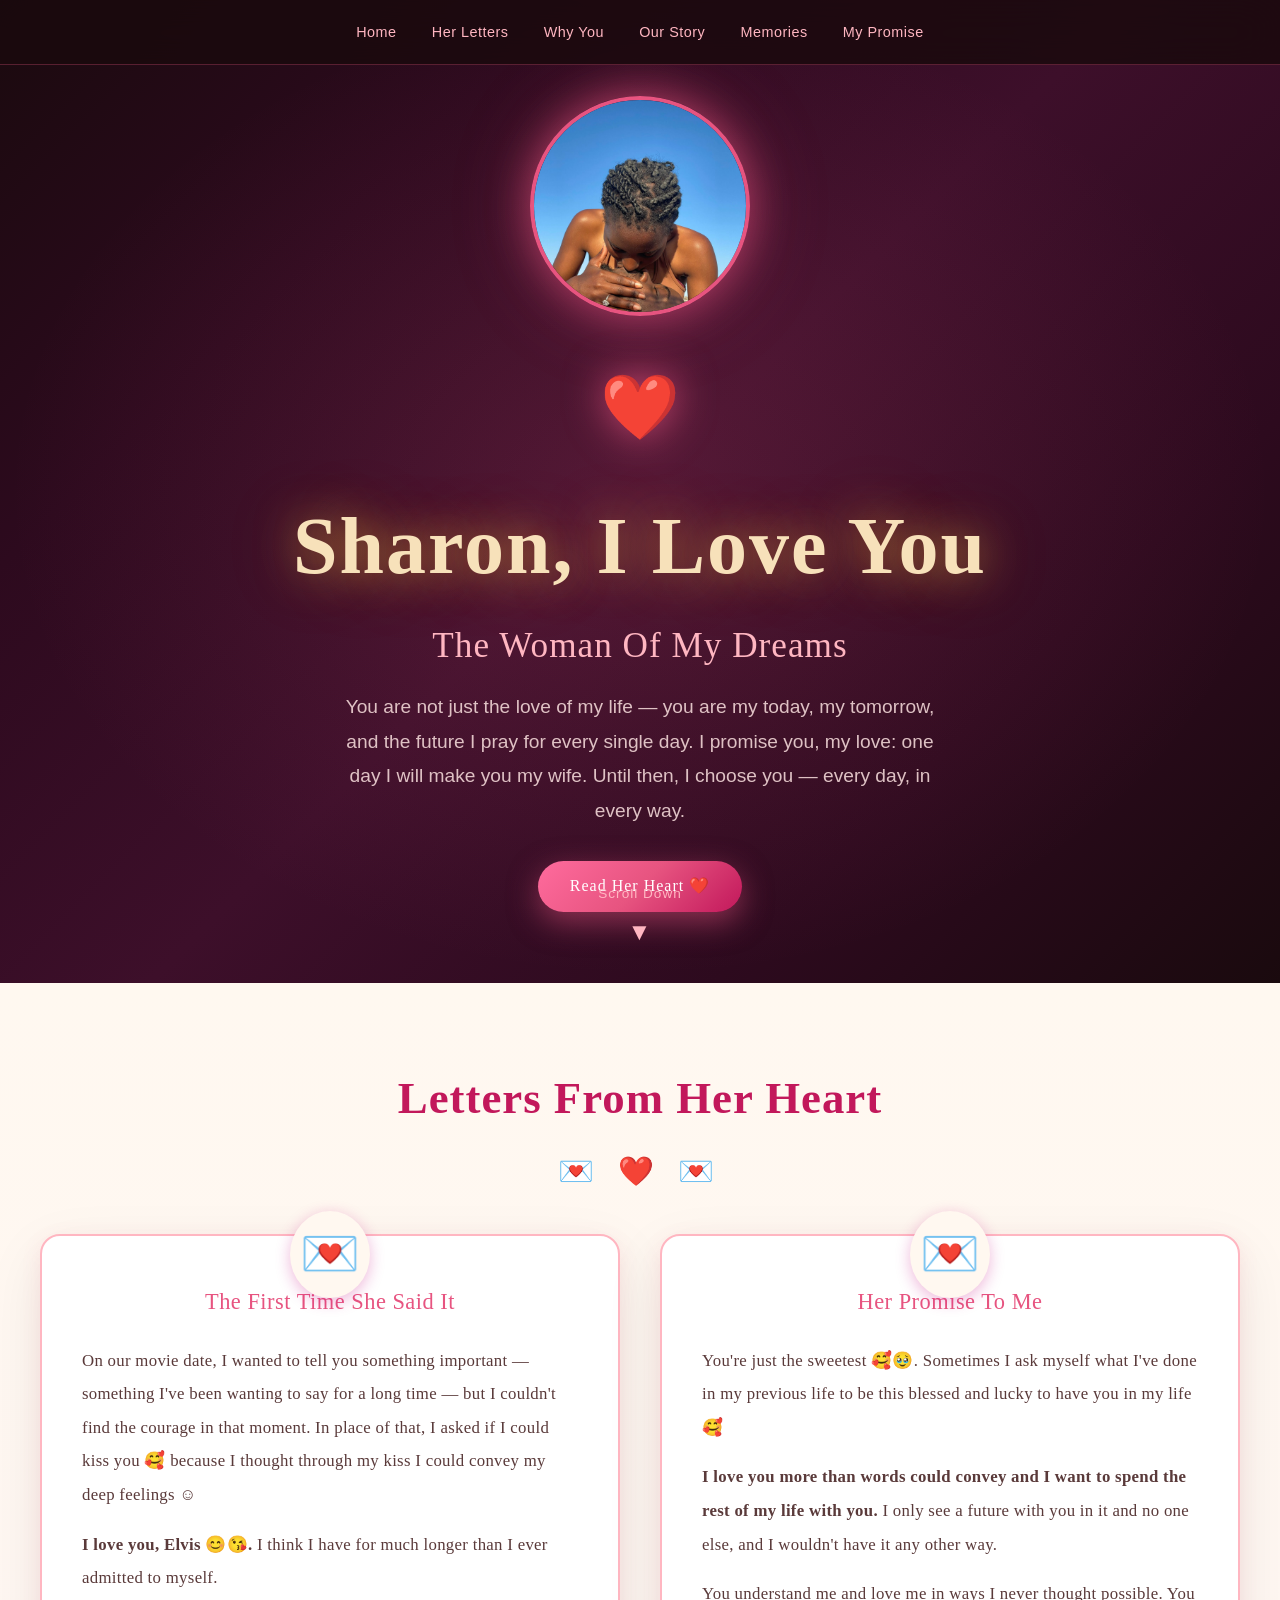
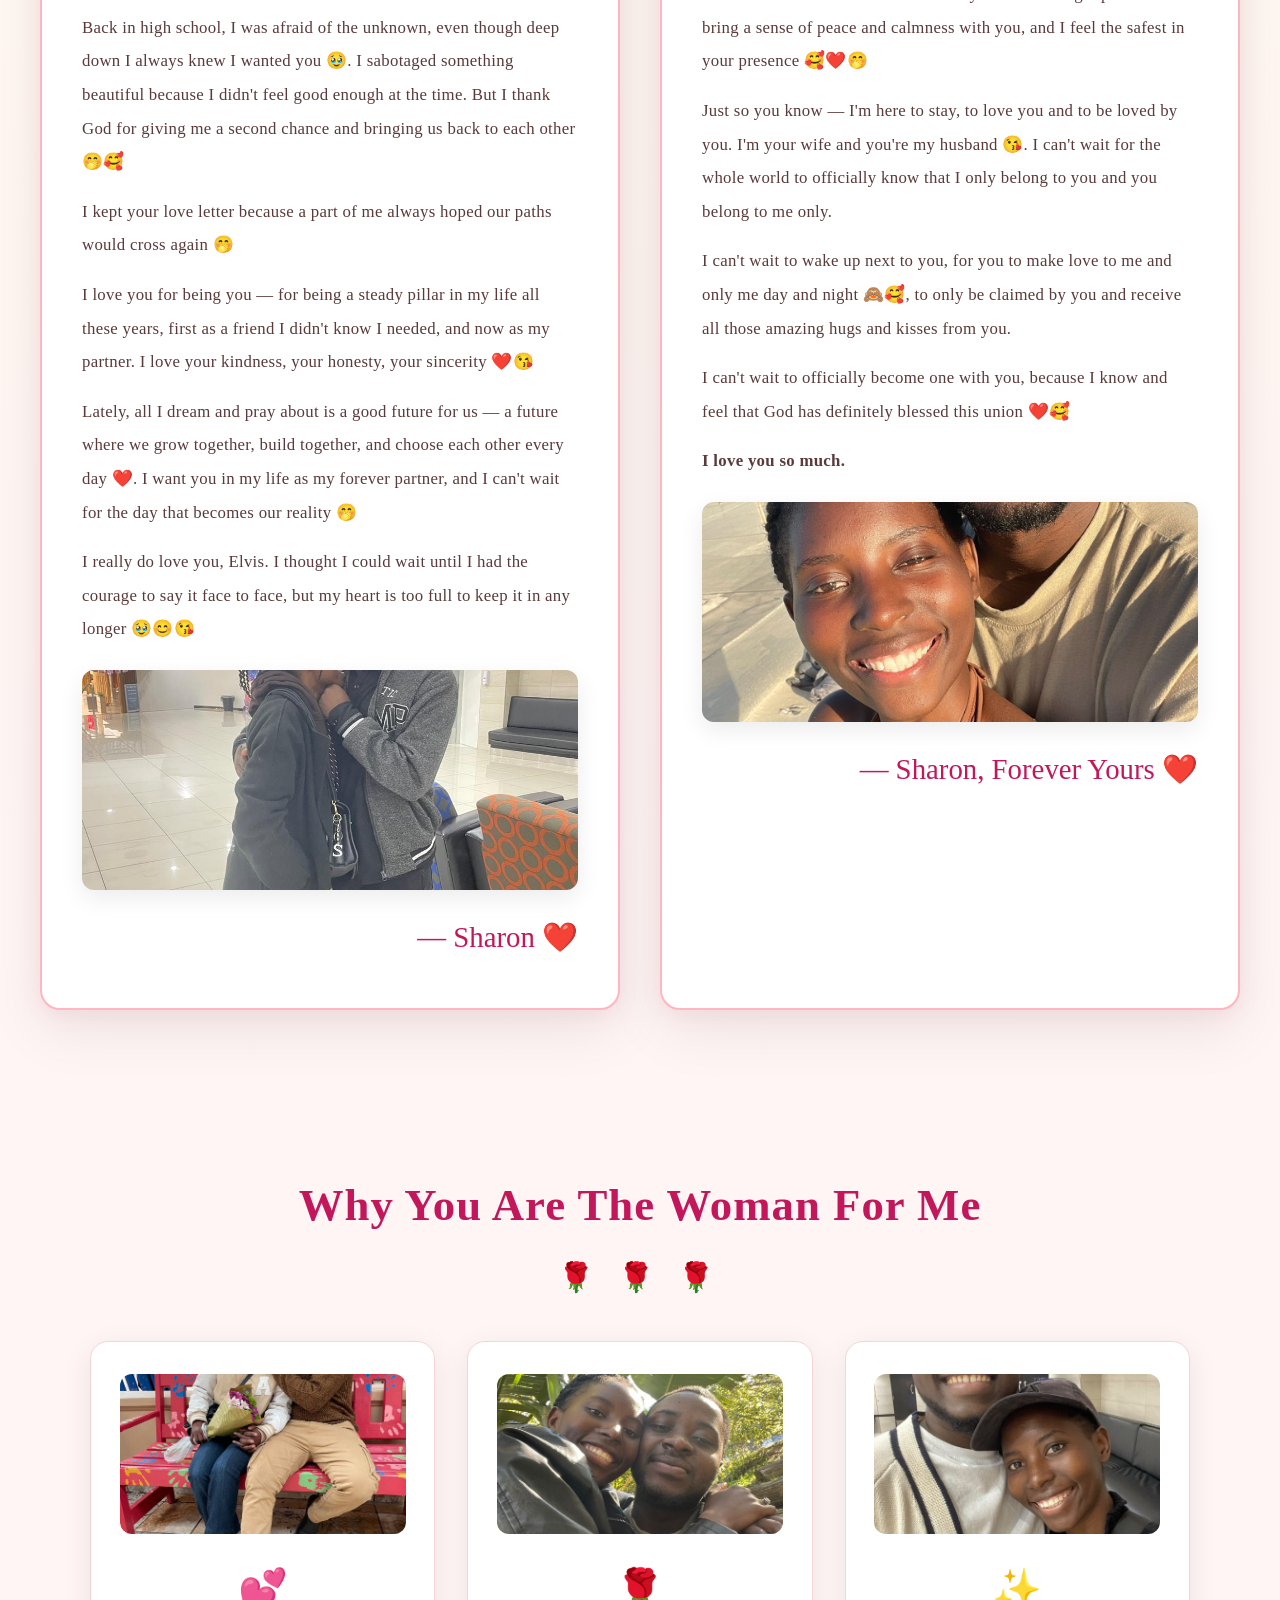
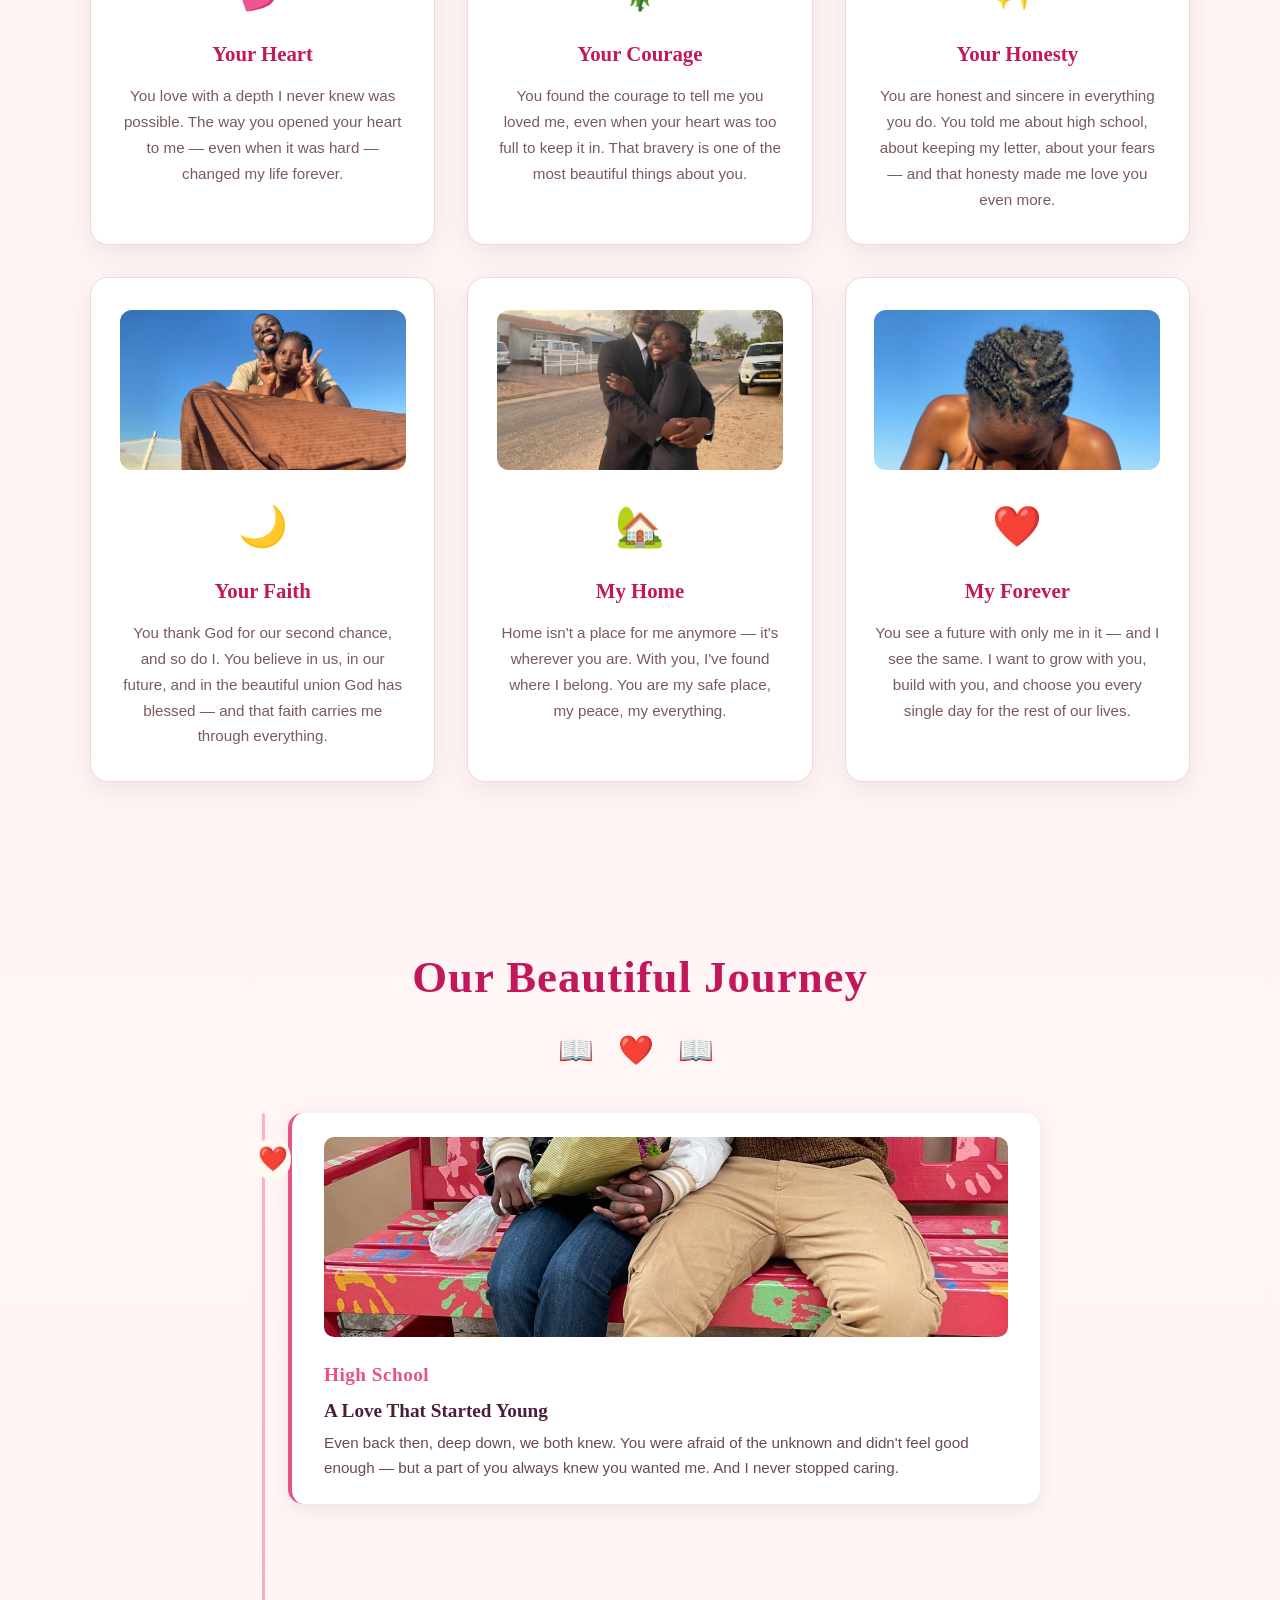
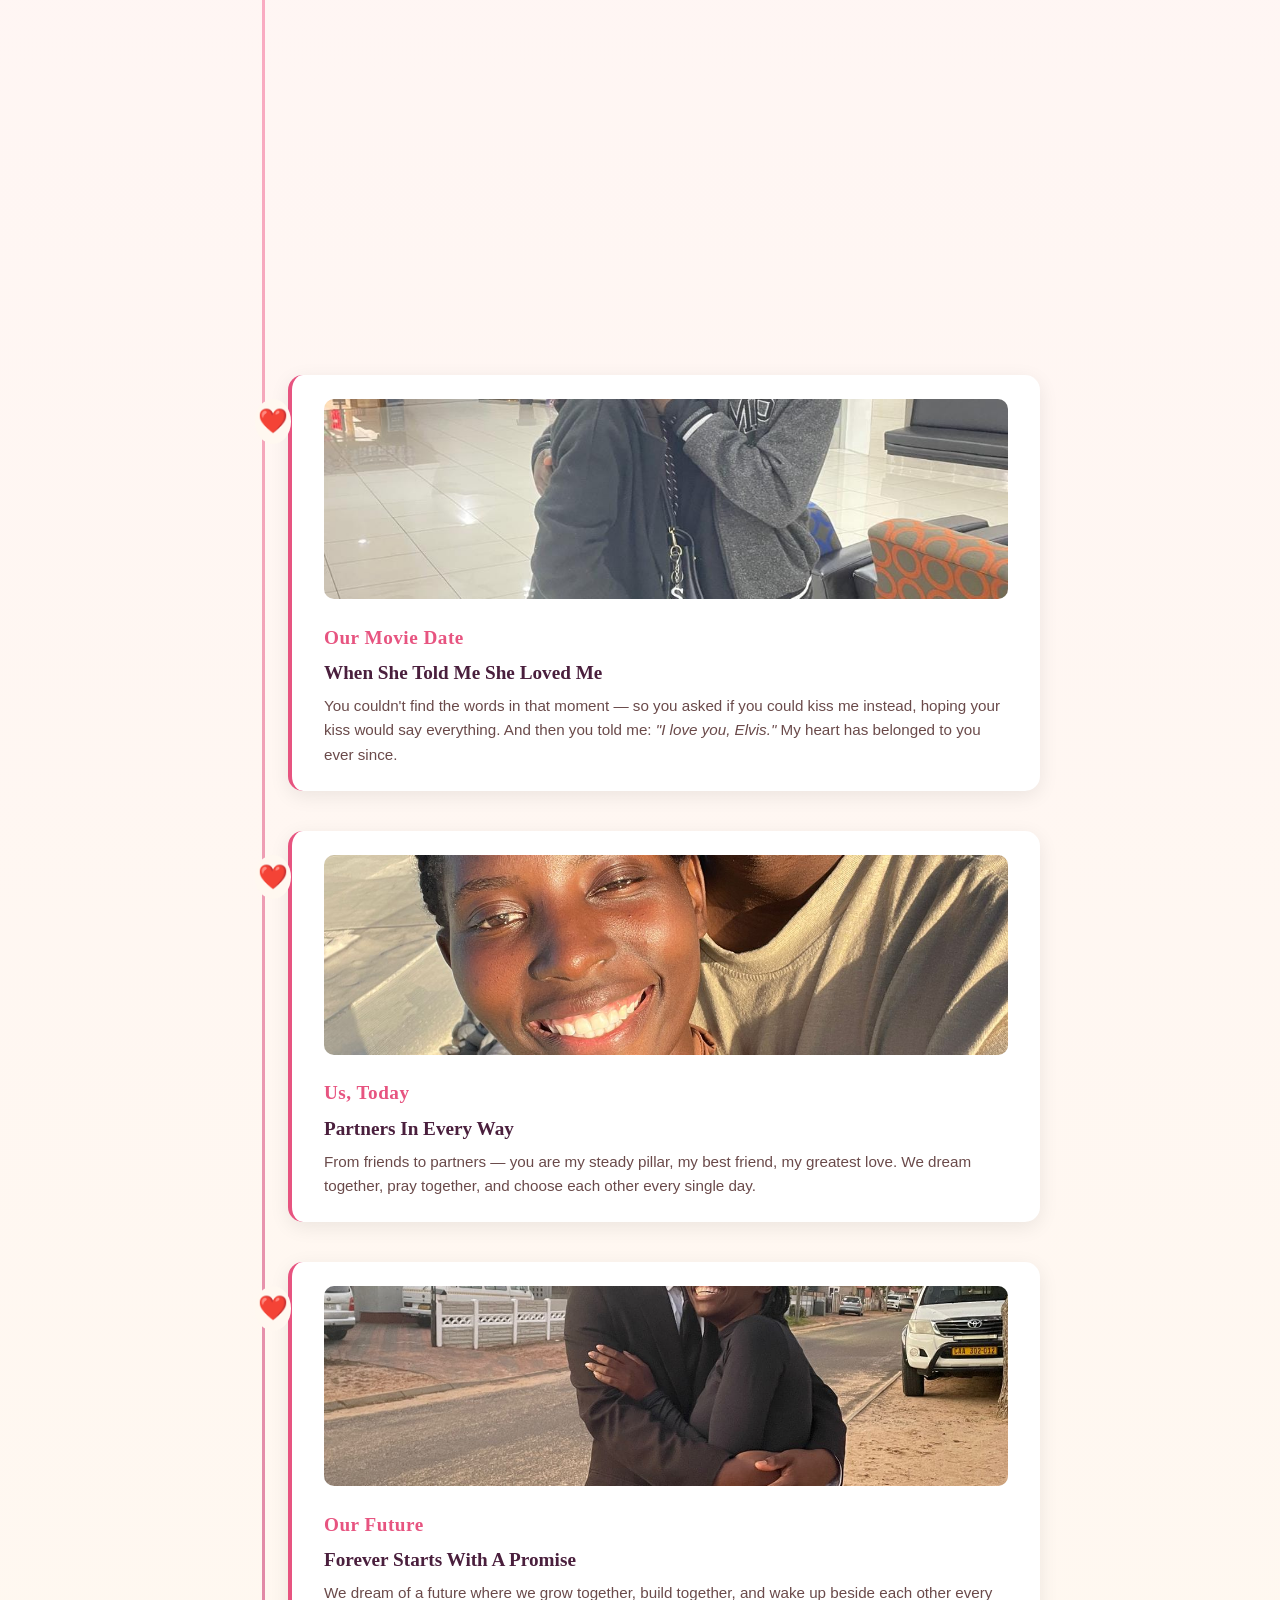
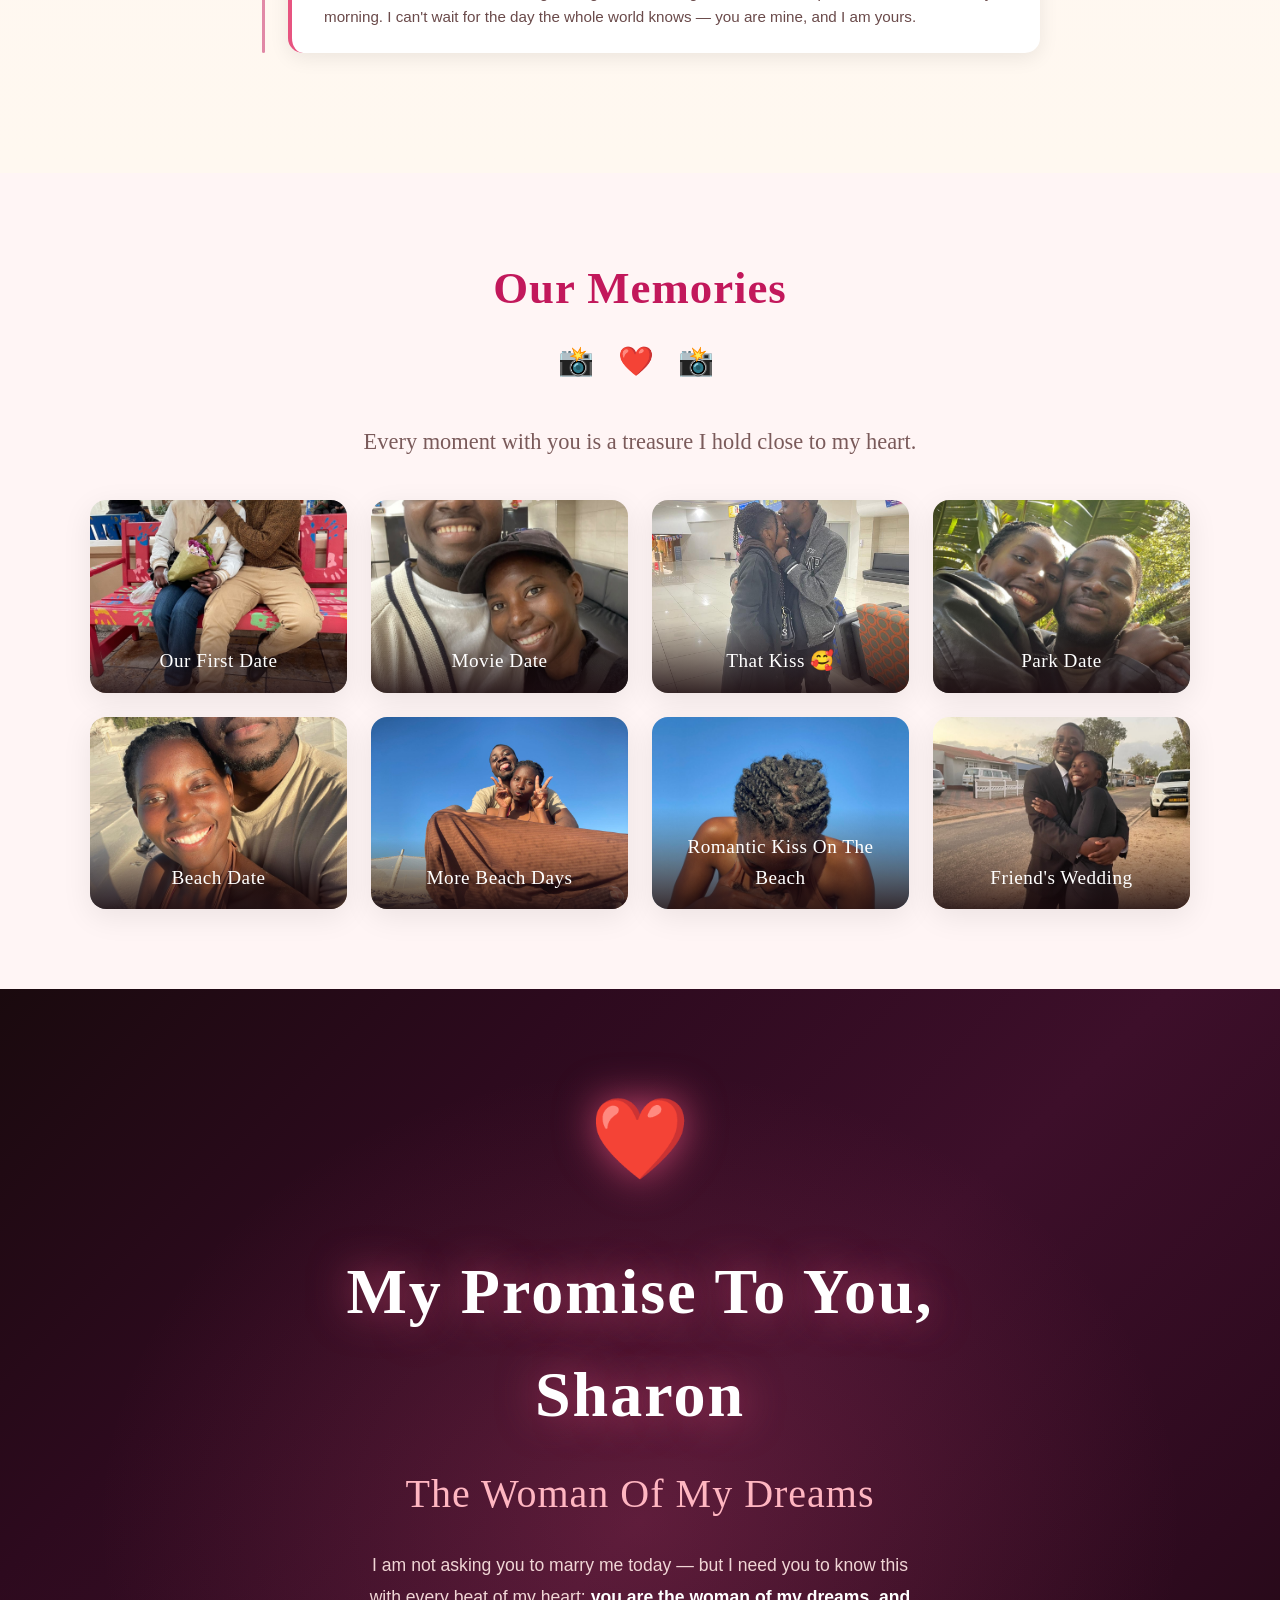
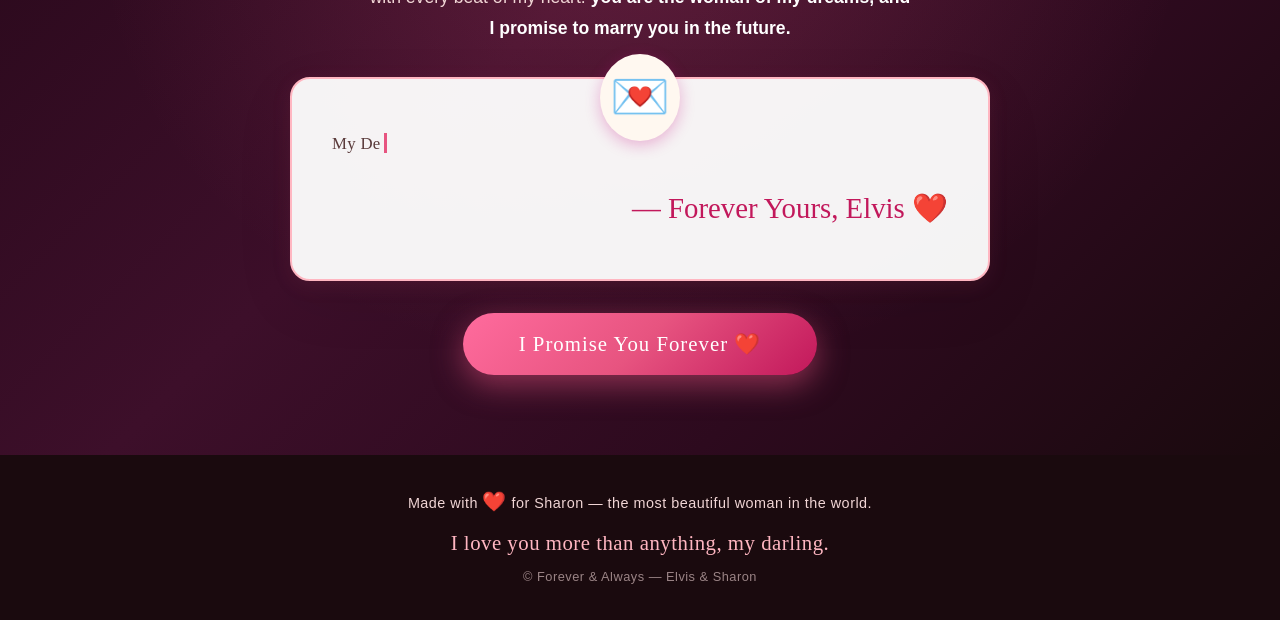
==== commit 5a052168: "Update" ====
--- a/index.html
+++ b/index.html
@@ -4,7 +4,7 @@
     <meta charset="UTF-8">
     <meta name="viewport" content="width=device-width, initial-scale=1.0">
     <title>For Sharon — The Woman Of My Dreams ❤️</title>
-    <link rel="stylesheet" href="../css/sharon.css">
+    <link rel="stylesheet" href="css/sharon.css">
 </head>
 <body>
 
@@ -26,7 +26,7 @@
     <!-- Hero Section -->
     <section class="hero" id="home">
         <div class="hero-image-wrap reveal">
-            <img src="../images/romantic kiss on the beach.jpeg" alt="Sharon and Elvis — a romantic kiss on the beach" class="hero-photo">
+            <img src="images/romantic kiss on the beach.jpeg" alt="Sharon and Elvis — a romantic kiss on the beach" class="hero-photo">
         </div>
         <div class="hero-content">
             <span class="hero-heart">❤️</span>
@@ -62,7 +62,7 @@
                     <p>I really do love you, Elvis. I thought I could wait until I had the courage to say it face to face, but my heart is too full to keep it in any longer 🥹😊😘</p>
                 </div>
                 <div class="letter-image">
-                    <img src="../images/movie date kiss.jpeg" alt="Our movie date kiss">
+                    <img src="images/movie date kiss.jpeg" alt="Our movie date kiss">
                 </div>
                 <div class="letter-signature">— Sharon ❤️</div>
             </div>
@@ -79,7 +79,7 @@
                     <p><strong>I love you so much.</strong></p>
                 </div>
                 <div class="letter-image">
-                    <img src="../images/beach date.jpeg" alt="Our beach date">
+                    <img src="images/beach date.jpeg" alt="Our beach date">
                 </div>
                 <div class="letter-signature">— Sharon, Forever Yours ❤️</div>
             </div>
@@ -92,37 +92,37 @@
         <div class="section-divider reveal">🌹 🌹 🌹</div>
         <div class="reasons-grid">
             <div class="reason-card reveal reveal-delay-1">
-                <img src="../images/first date.jpeg" alt="Our first date" class="reason-photo">
+                <img src="images/first date.jpeg" alt="Our first date" class="reason-photo">
                 <span class="reason-icon">💕</span>
                 <h3>Your Heart</h3>
                 <p>You love with a depth I never knew was possible. The way you opened your heart to me — even when it was hard — changed my life forever.</p>
             </div>
             <div class="reason-card reveal reveal-delay-2">
-                <img src="../images/park date.jpeg" alt="Our park date" class="reason-photo">
+                <img src="images/park date.jpeg" alt="Our park date" class="reason-photo">
                 <span class="reason-icon">🌹</span>
                 <h3>Your Courage</h3>
                 <p>You found the courage to tell me you loved me, even when your heart was too full to keep it in. That bravery is one of the most beautiful things about you.</p>
             </div>
             <div class="reason-card reveal reveal-delay-3">
-                <img src="../images/movie date.jpeg" alt="Our movie date" class="reason-photo">
+                <img src="images/movie date.jpeg" alt="Our movie date" class="reason-photo">
                 <span class="reason-icon">✨</span>
                 <h3>Your Honesty</h3>
                 <p>You are honest and sincere in everything you do. You told me about high school, about keeping my letter, about your fears — and that honesty made me love you even more.</p>
             </div>
             <div class="reason-card reveal reveal-delay-4">
-                <img src="../images/beach date 2.jpeg" alt="Another beach date" class="reason-photo">
+                <img src="images/beach date 2.jpeg" alt="Another beach date" class="reason-photo">
                 <span class="reason-icon">🌙</span>
                 <h3>Your Faith</h3>
                 <p>You thank God for our second chance, and so do I. You believe in us, in our future, and in the beautiful union God has blessed — and that faith carries me through everything.</p>
             </div>
             <div class="reason-card reveal reveal-delay-1">
-                <img src="../images/friends wedding.jpeg" alt="At a friend's wedding" class="reason-photo">
+                <img src="images/friends wedding.jpeg" alt="At a friend's wedding" class="reason-photo">
                 <span class="reason-icon">🏡</span>
                 <h3>My Home</h3>
                 <p>Home isn't a place for me anymore — it's wherever you are. With you, I've found where I belong. You are my safe place, my peace, my everything.</p>
             </div>
             <div class="reason-card reveal reveal-delay-2">
-                <img src="../images/romantic kiss on the beach.jpeg" alt="Romantic kiss on the beach" class="reason-photo">
+                <img src="images/romantic kiss on the beach.jpeg" alt="Romantic kiss on the beach" class="reason-photo">
                 <span class="reason-icon">❤️</span>
                 <h3>My Forever</h3>
                 <p>You see a future with only me in it — and I see the same. I want to grow with you, build with you, and choose you every single day for the rest of our lives.</p>
@@ -136,31 +136,31 @@
         <div class="section-divider reveal">📖 ❤️ 📖</div>
         <div class="timeline">
             <div class="timeline-item reveal">
-                <img src="../images/first date.jpeg" alt="Where it all began again" class="timeline-photo">
+                <img src="images/first date.jpeg" alt="Where it all began again" class="timeline-photo">
                 <span class="date">High School</span>
                 <h4>A Love That Started Young</h4>
                 <p>Even back then, deep down, we both knew. You were afraid of the unknown and didn't feel good enough — but a part of you always knew you wanted me. And I never stopped caring.</p>
             </div>
             <div class="timeline-item reveal reveal-delay-1">
-                <img src="../images/park date.jpeg" alt="God's second chance" class="timeline-photo">
+                <img src="images/park date.jpeg" alt="God's second chance" class="timeline-photo">
                 <span class="date">A Second Chance</span>
                 <h4>God Brought Us Back</h4>
                 <p>You kept my love letter because a part of you always hoped our paths would cross again. And they did. I thank God every day for giving us this beautiful second chance.</p>
             </div>
             <div class="timeline-item reveal reveal-delay-2">
-                <img src="../images/movie date kiss.jpeg" alt="Our movie date" class="timeline-photo">
+                <img src="images/movie date kiss.jpeg" alt="Our movie date" class="timeline-photo">
                 <span class="date">Our Movie Date</span>
                 <h4>When She Told Me She Loved Me</h4>
                 <p>You couldn't find the words in that moment — so you asked if you could kiss me instead, hoping your kiss would say everything. And then you told me: <em>"I love you, Elvis."</em> My heart has belonged to you ever since.</p>
             </div>
             <div class="timeline-item reveal reveal-delay-3">
-                <img src="../images/beach date.jpeg" alt="Building our future" class="timeline-photo">
+                <img src="images/beach date.jpeg" alt="Building our future" class="timeline-photo">
                 <span class="date">Us, Today</span>
                 <h4>Partners In Every Way</h4>
                 <p>From friends to partners — you are my steady pillar, my best friend, my greatest love. We dream together, pray together, and choose each other every single day.</p>
             </div>
             <div class="timeline-item reveal reveal-delay-4">
-                <img src="../images/friends wedding.jpeg" alt="Our future ahead" class="timeline-photo">
+                <img src="images/friends wedding.jpeg" alt="Our future ahead" class="timeline-photo">
                 <span class="date">Our Future</span>
                 <h4>Forever Starts With A Promise</h4>
                 <p>We dream of a future where we grow together, build together, and wake up beside each other every morning. I can't wait for the day the whole world knows — you are mine, and I am yours.</p>
@@ -175,35 +175,35 @@
         <p class="gallery-intro reveal">Every moment with you is a treasure I hold close to my heart.</p>
         <div class="photo-gallery">
             <div class="gallery-item reveal reveal-delay-1">
-                <img src="../images/first date.jpeg" alt="Our first date">
+                <img src="images/first date.jpeg" alt="Our first date">
                 <span class="gallery-caption">Our First Date</span>
             </div>
             <div class="gallery-item reveal reveal-delay-2">
-                <img src="../images/movie date.jpeg" alt="Movie date">
+                <img src="images/movie date.jpeg" alt="Movie date">
                 <span class="gallery-caption">Movie Date</span>
             </div>
             <div class="gallery-item reveal reveal-delay-3">
-                <img src="../images/movie date kiss.jpeg" alt="Movie date kiss">
+                <img src="images/movie date kiss.jpeg" alt="Movie date kiss">
                 <span class="gallery-caption">That Kiss 🥰</span>
             </div>
             <div class="gallery-item reveal reveal-delay-1">
-                <img src="../images/park date.jpeg" alt="Park date">
+                <img src="images/park date.jpeg" alt="Park date">
                 <span class="gallery-caption">Park Date</span>
             </div>
             <div class="gallery-item reveal reveal-delay-2">
-                <img src="../images/beach date.jpeg" alt="Beach date">
+                <img src="images/beach date.jpeg" alt="Beach date">
                 <span class="gallery-caption">Beach Date</span>
             </div>
             <div class="gallery-item reveal reveal-delay-3">
-                <img src="../images/beach date 2.jpeg" alt="Beach date 2">
+                <img src="images/beach date 2.jpeg" alt="Beach date 2">
                 <span class="gallery-caption">More Beach Days</span>
             </div>
             <div class="gallery-item reveal reveal-delay-1">
-                <img src="../images/romantic kiss on the beach.jpeg" alt="Romantic kiss on the beach">
+                <img src="images/romantic kiss on the beach.jpeg" alt="Romantic kiss on the beach">
                 <span class="gallery-caption">Romantic Kiss On The Beach</span>
             </div>
             <div class="gallery-item reveal reveal-delay-2">
-                <img src="../images/friends wedding.jpeg" alt="Friends wedding">
+                <img src="images/friends wedding.jpeg" alt="Friends wedding">
                 <span class="gallery-caption">Friend's Wedding</span>
             </div>
         </div>
@@ -251,6 +251,6 @@
         <p style="margin-top:0.5rem;opacity:0.6;font-size:0.8rem;">© Forever & Always — Elvis & Sharon</p>
     </footer>
 
-    <script src="../js/sharon.js"></script>
+    <script src="js/sharon.js"></script>
 </body>
 </html>
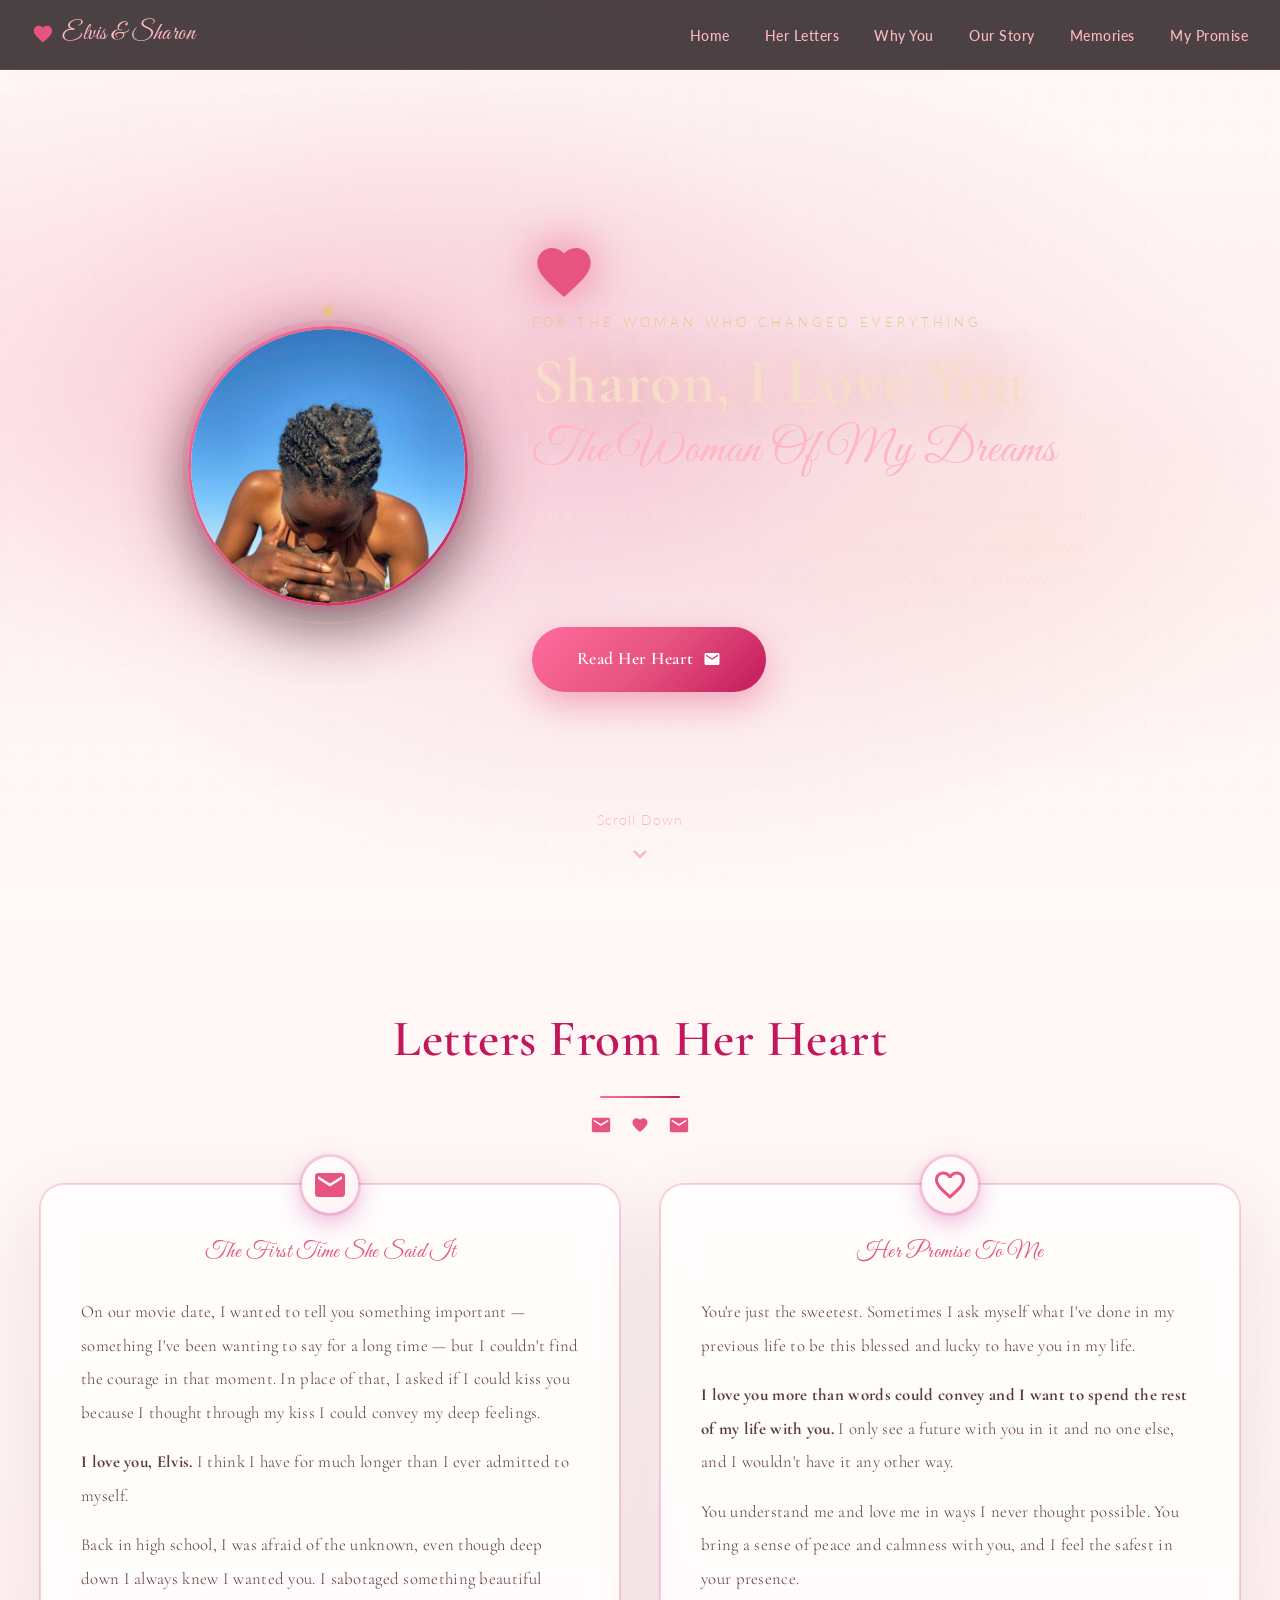
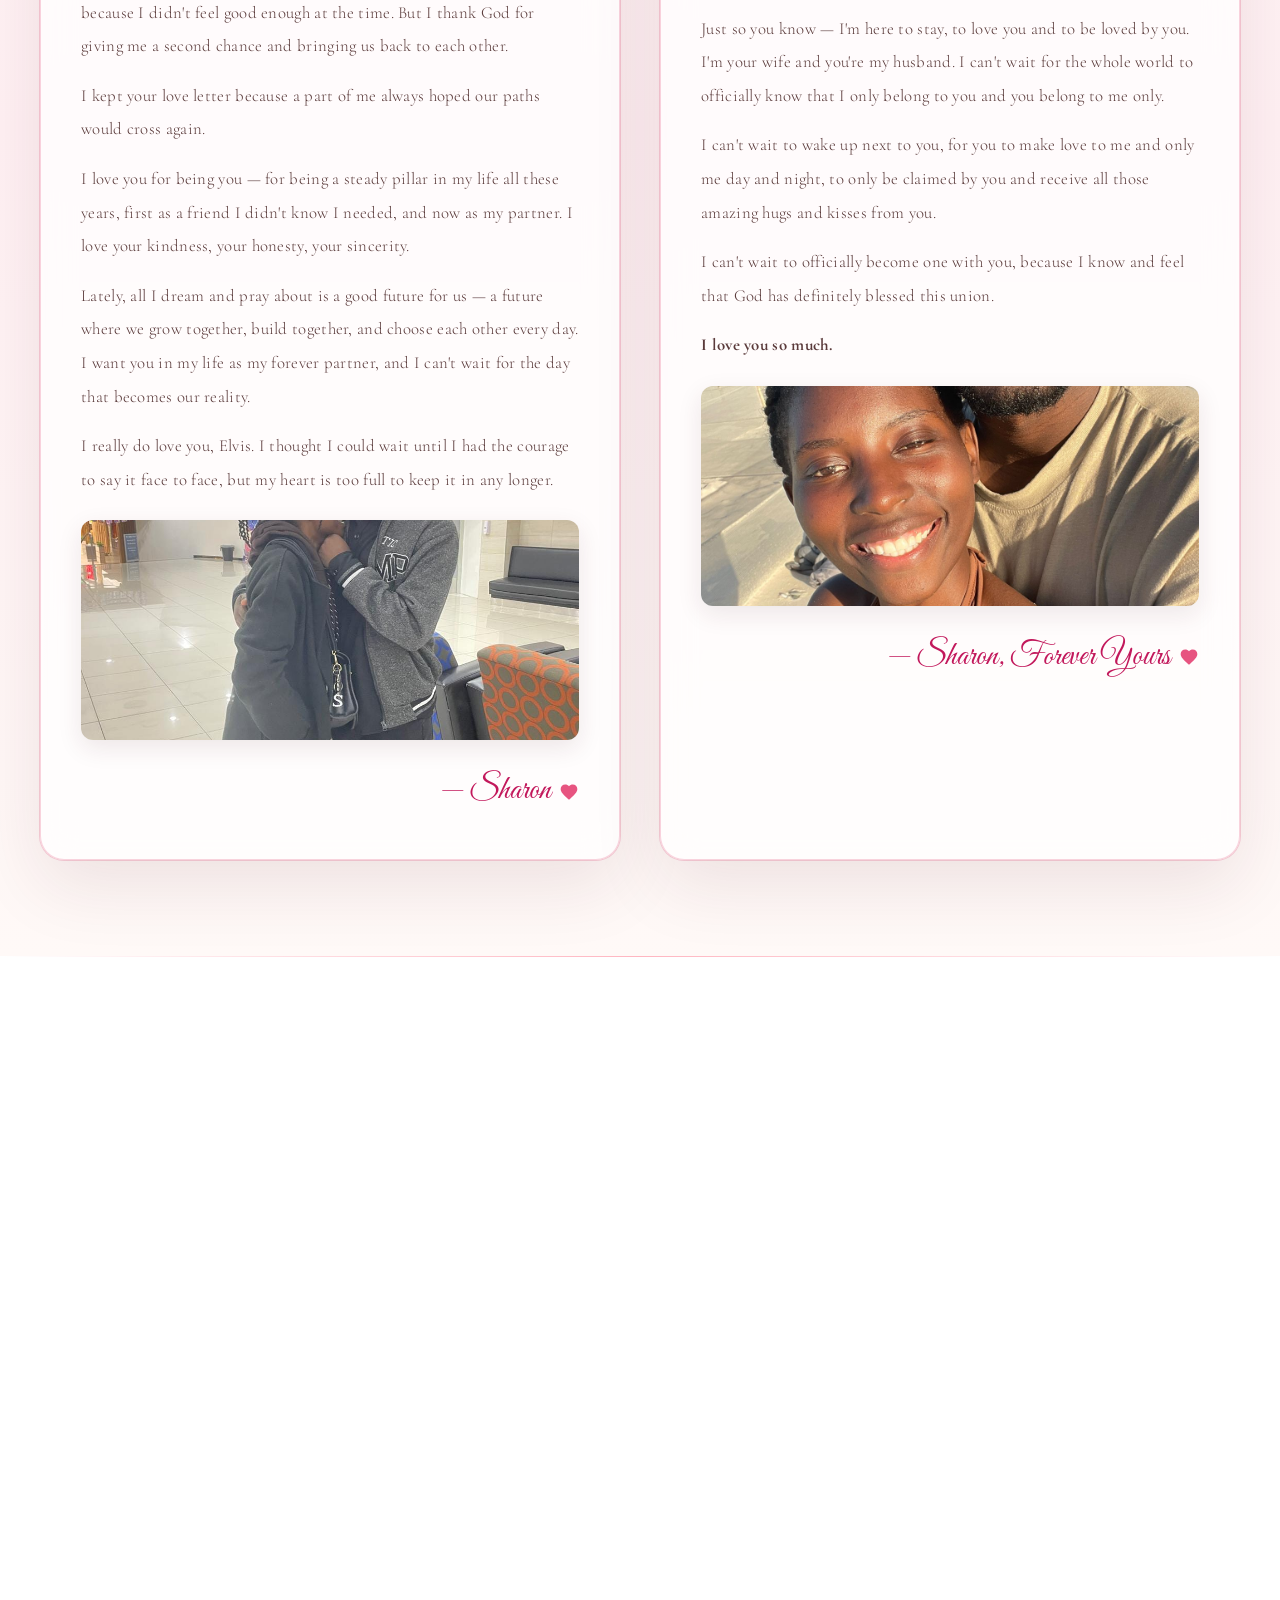
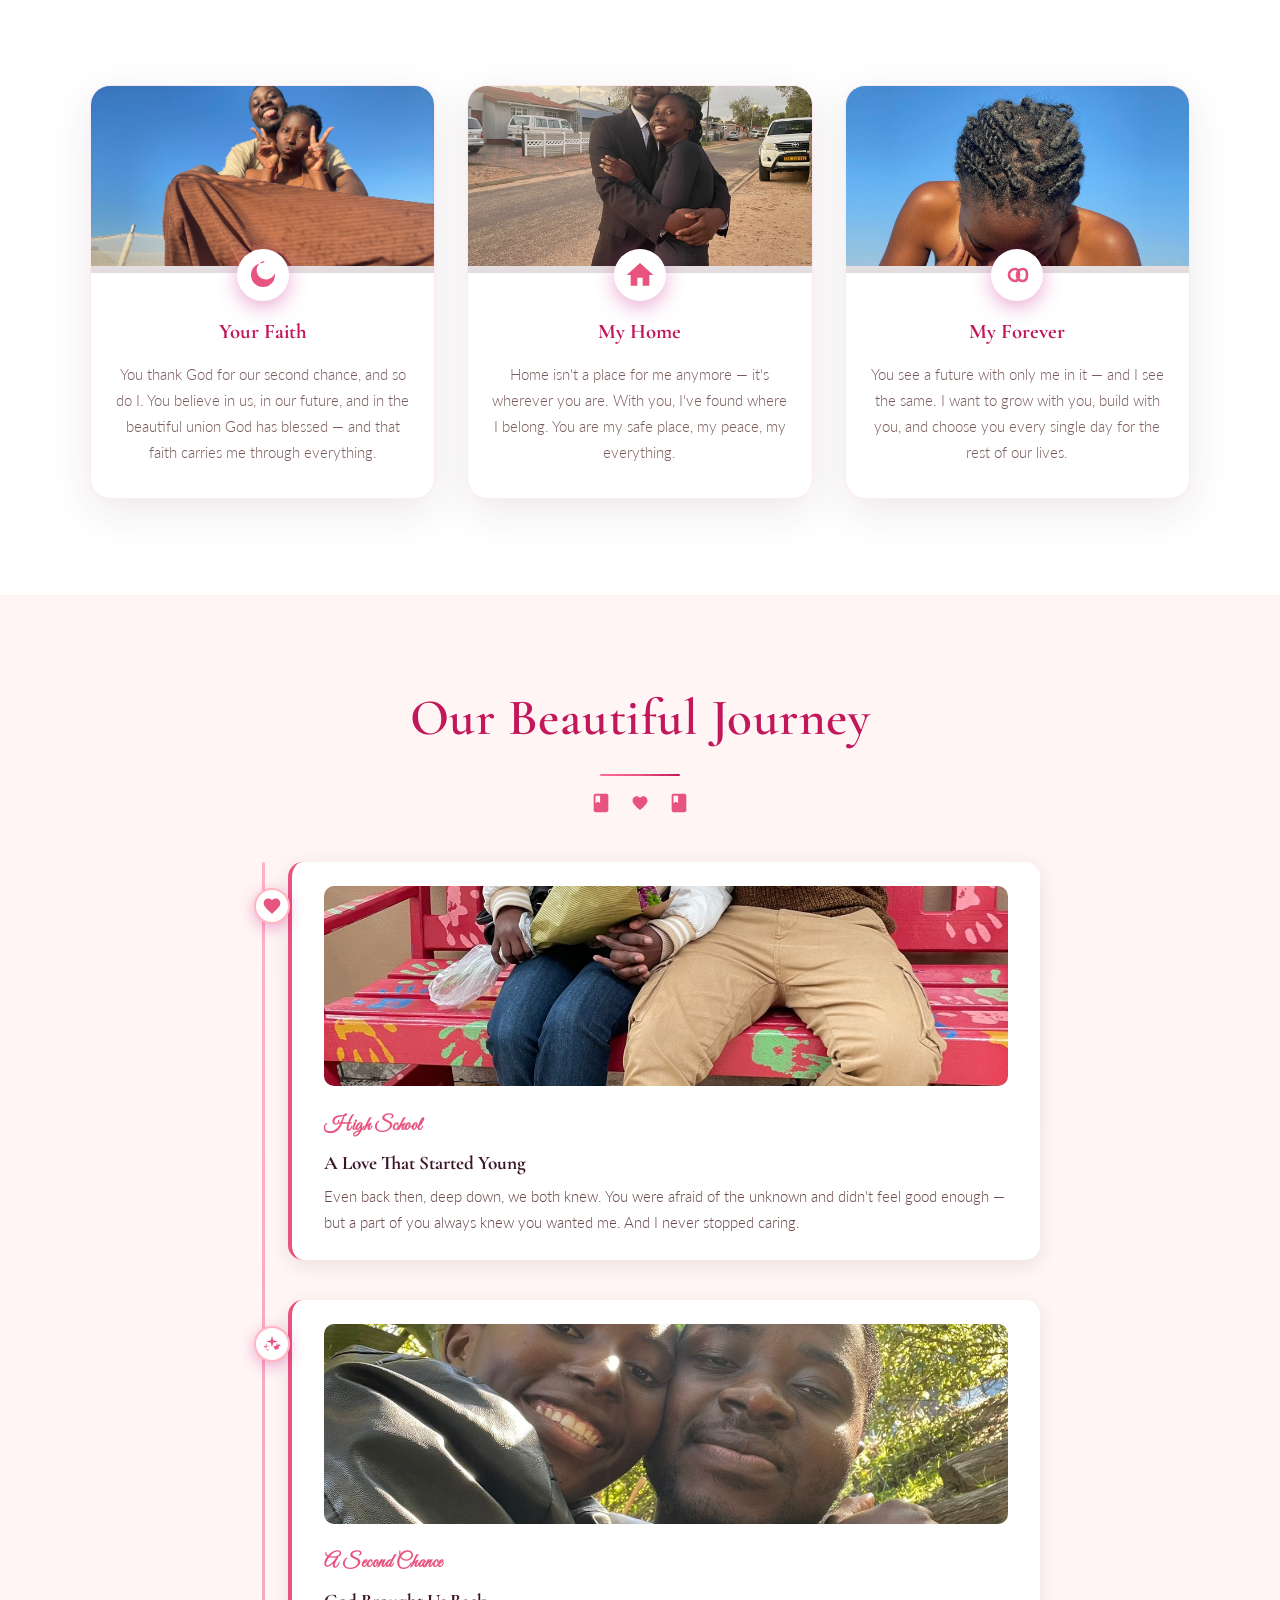
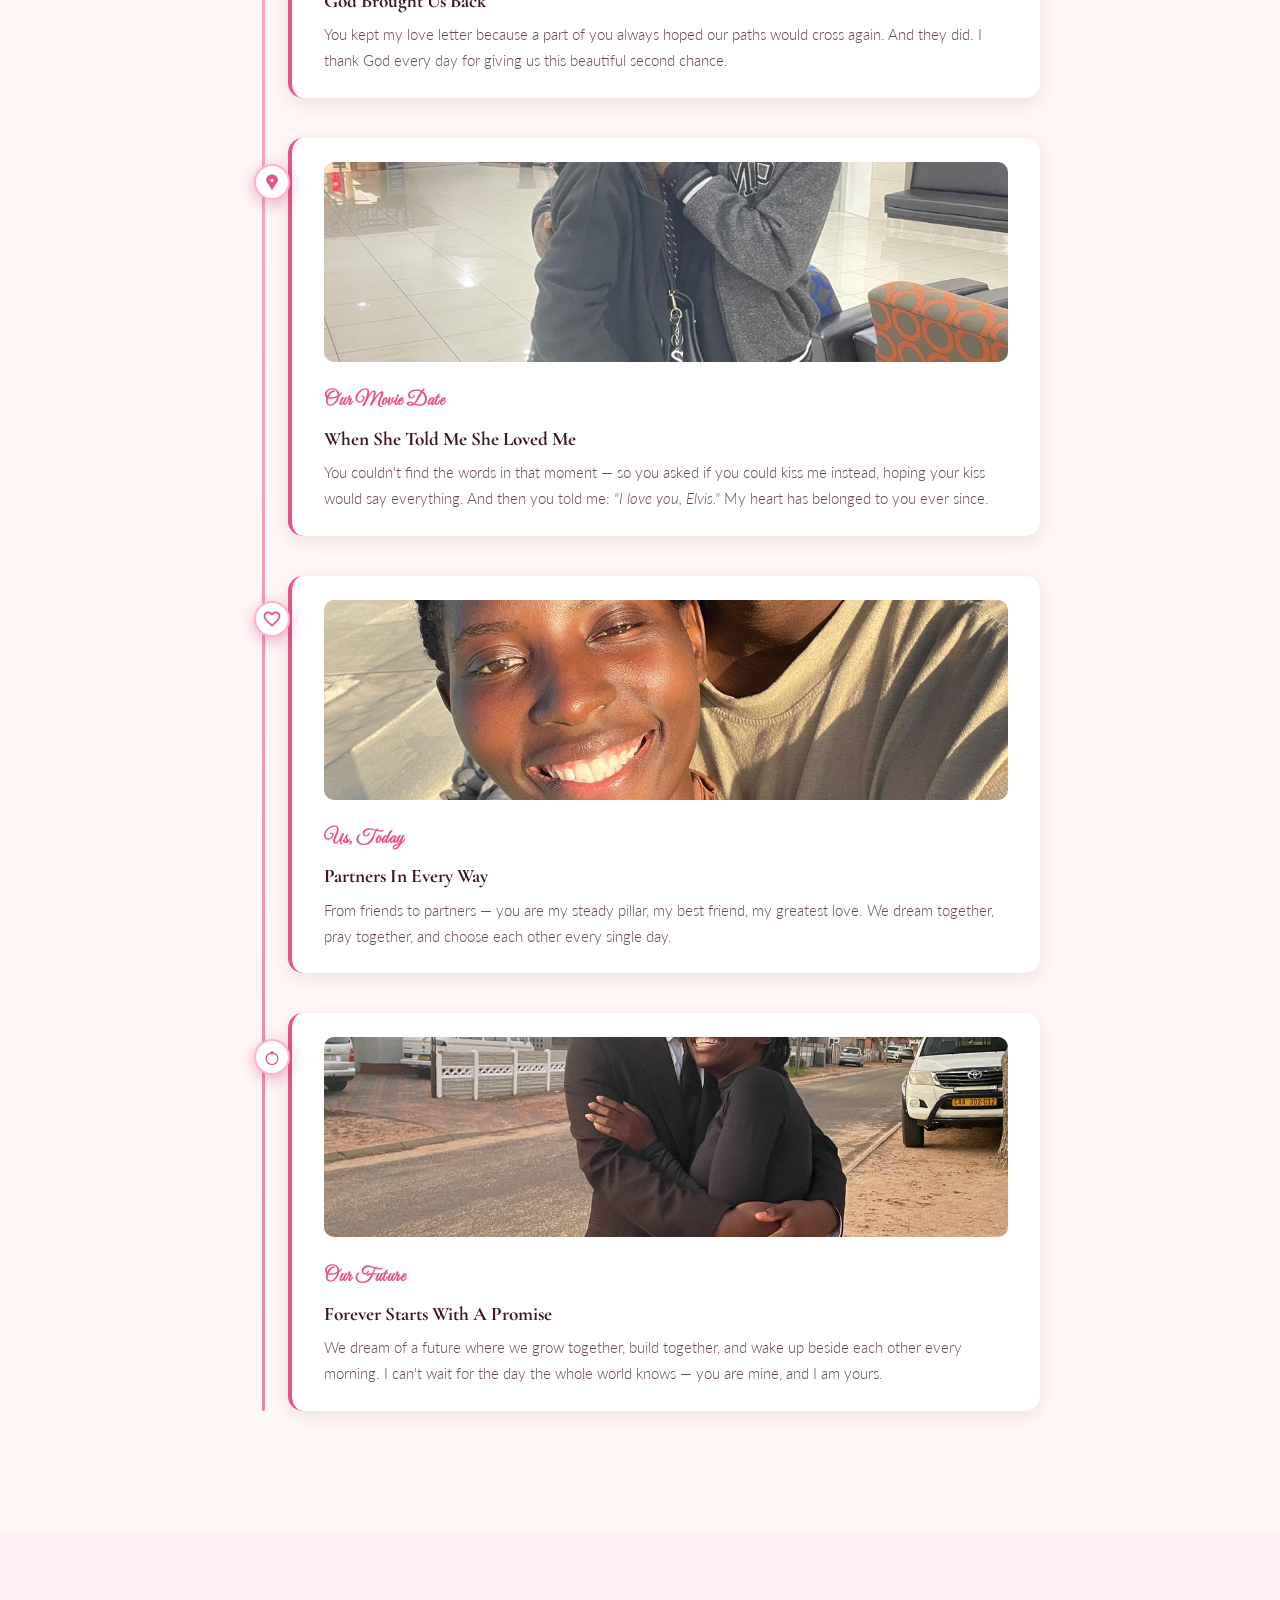
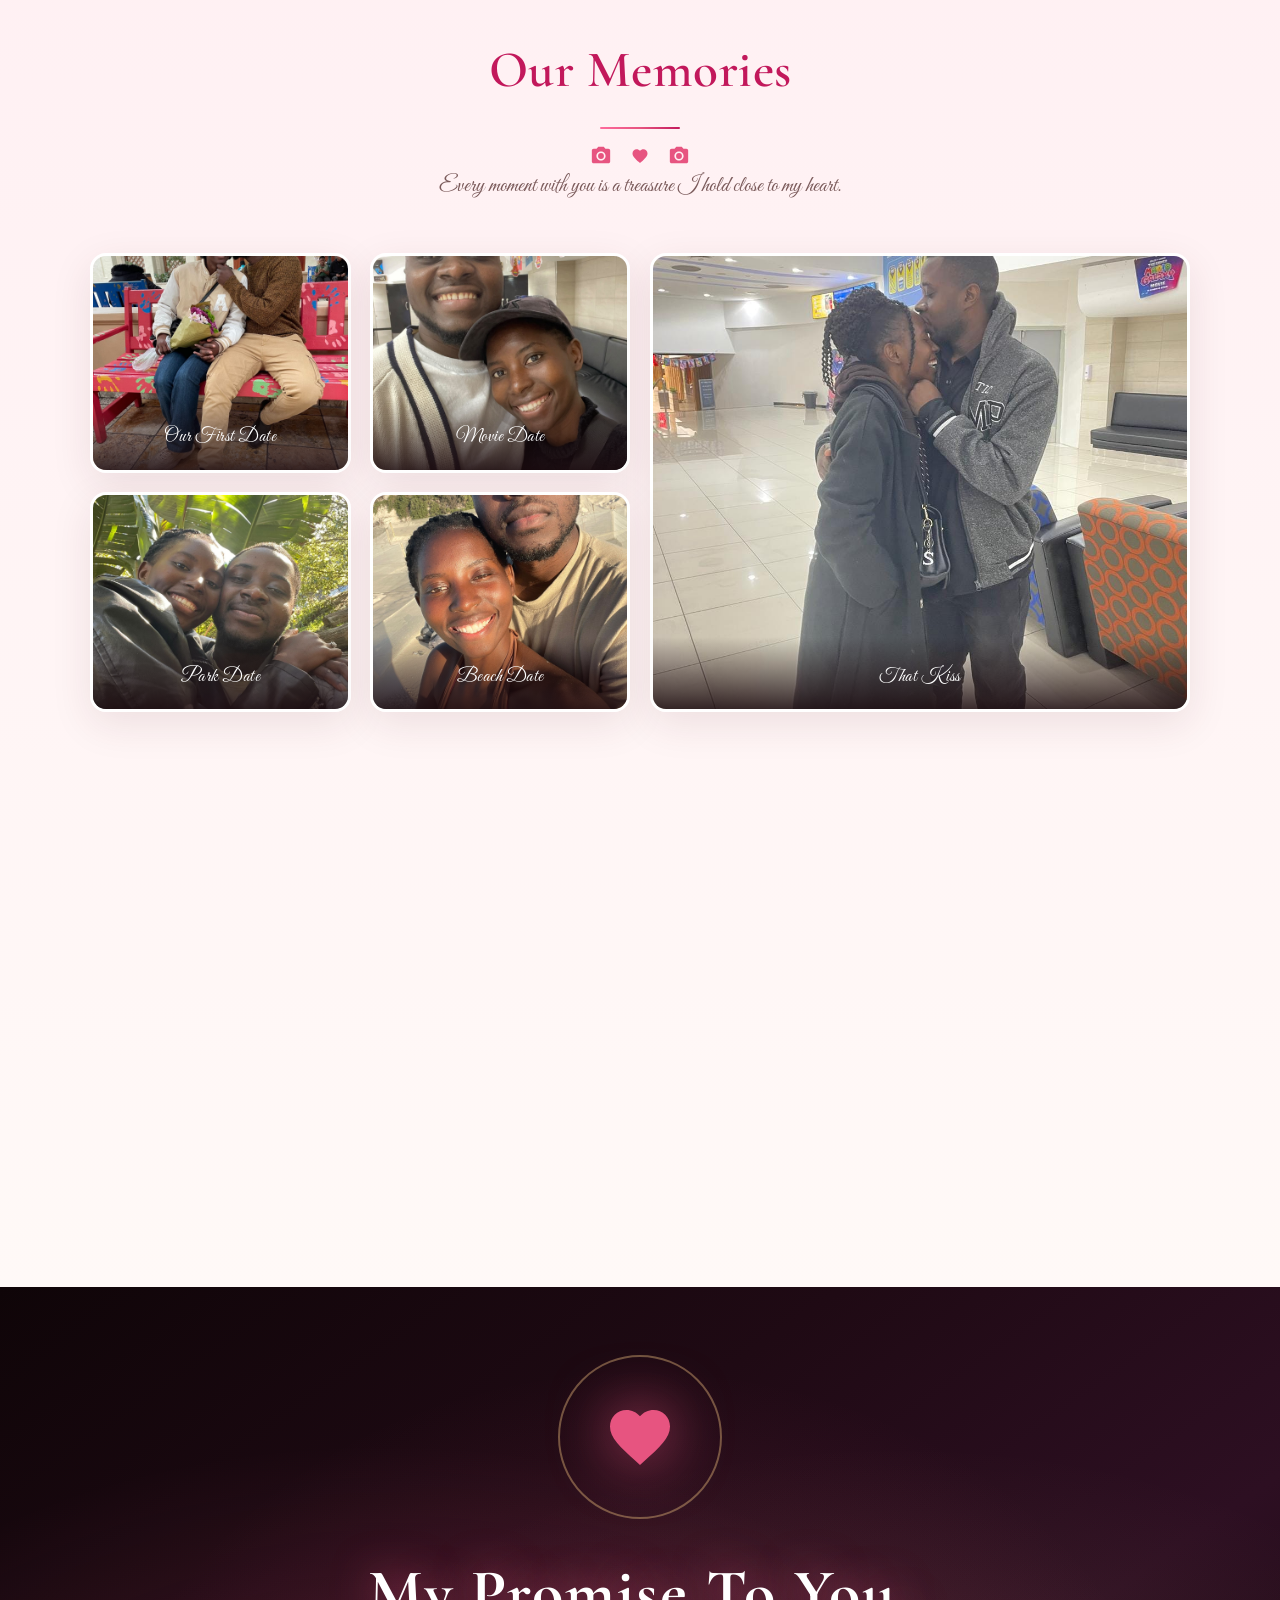
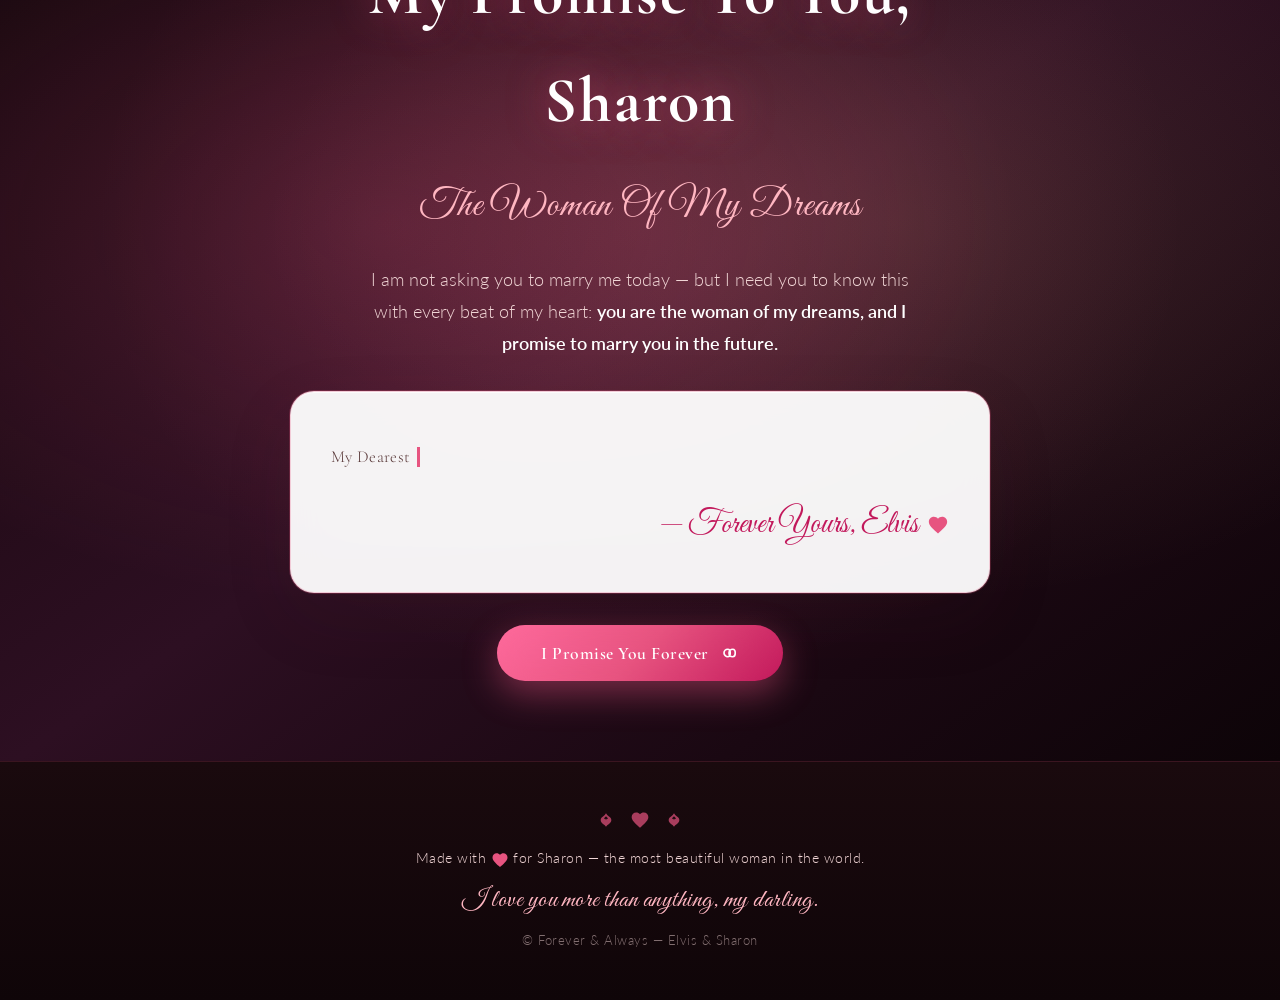
==== commit 518b3d6f: "More Life" ====
--- a/index.html
+++ b/index.html
@@ -3,16 +3,46 @@
 <head>
     <meta charset="UTF-8">
     <meta name="viewport" content="width=device-width, initial-scale=1.0">
-    <title>For Sharon — The Woman Of My Dreams ❤️</title>
+    <title>For Sharon — The Woman Of My Dreams</title>
+    <link rel="preconnect" href="https://fonts.googleapis.com">
+    <link rel="preconnect" href="https://fonts.gstatic.com" crossorigin>
+    <link href="https://fonts.googleapis.com/css2?family=Cormorant+Garamond:ital,wght@0,400;0,600;0,700;1,400&family=Great+Vibes&family=Lato:wght@300;400;500&display=swap" rel="stylesheet">
     <link rel="stylesheet" href="css/sharon.css">
 </head>
 <body>
 
-    <!-- Fixed Floating Hearts Background -->
+    <svg xmlns="http://www.w3.org/2000/svg" aria-hidden="true" style="position:absolute;width:0;height:0;overflow:hidden">
+        <symbol id="icon-heart" viewBox="0 0 24 24"><path fill="currentColor" d="M12 21.35l-1.45-1.32C5.4 15.36 2 12.28 2 8.5 2 5.42 4.42 3 7.5 3c1.74 0 3.41.81 4.5 2.09C13.09 3.81 14.76 3 16.5 3 19.58 3 22 5.42 22 8.5c0 3.78-3.4 6.86-8.55 11.54L12 21.35z"/></symbol>
+        <symbol id="icon-heart-double" viewBox="0 0 24 24"><path fill="currentColor" d="M16.5 3c-1.74 0-3.41.81-4.5 2.09C10.91 3.81 9.24 3 7.5 3 4.42 3 2 5.42 2 8.5c0 3.78 3.4 6.86 8.55 11.54L12 21.35l1.45-1.32C18.6 15.36 22 12.28 22 8.5 22 5.42 19.58 3 16.5 3zm-4.4 15.55l-.1.1-.1-.1C7.14 14.24 4 11.39 4 8.5 4 6.5 5.5 5 7.5 5c1.54 0 3.04.99 3.57 2.36h1.87C13.46 5.99 14.96 5 16.5 5c2 0 3.5 1.5 3.5 3.5 0 2.89-3.14 5.74-7.9 10.05z"/></symbol>
+        <symbol id="icon-rose" viewBox="0 0 24 24"><path fill="currentColor" d="M12 2c-1 2-2.5 3.5-4 4.5C6 8 4 9.5 4 12c0 2.5 1.5 4.5 4 6.5 1.5 1 3 2 4 3.5 1-1.5 2.5-2.5 4-3.5 2.5-2 4-4 4-6.5 0-2.5-2-4-4-5.5C14.5 5.5 13 4 12 2zm0 4.5c.8 1.2 1.8 2.2 3 3-1.2.8-2.2 1.8-3 3-.8-1.2-1.8-2.2-3-3 1.2-.8 2.2-1.8 3-3z"/><circle fill="currentColor" opacity="0.6" cx="12" cy="12" r="2"/><path fill="currentColor" opacity="0.4" d="M12 18v4M10 20h4"/></symbol>
+        <symbol id="icon-envelope" viewBox="0 0 24 24"><path fill="currentColor" d="M20 4H4c-1.1 0-2 .9-2 2v12c0 1.1.9 2 2 2h16c1.1 0 2-.9 2-2V6c0-1.1-.9-2-2-2zm0 4l-8 5-8-5V6l8 5 8-5v2z"/></symbol>
+        <symbol id="icon-sparkle" viewBox="0 0 24 24"><path fill="currentColor" d="M12 2l1.5 5.5L19 9l-5.5 1.5L12 16l-1.5-5.5L5 9l5.5-1.5L12 2zm-7 13l1 3.5L9.5 19l-3.5 1-1-3.5L1.5 15l3.5-1L5 10.5 6 14l3.5 1zm14 0l1-3.5L22.5 15l-3.5-1L18 10.5l-1 3.5-3.5 1L16 19l3.5-1L21 14z"/></symbol>
+        <symbol id="icon-moon" viewBox="0 0 24 24"><path fill="currentColor" d="M12 3a9 9 0 1 0 9 9c0-.46-.04-.92-.1-1.36a7 7 0 1 1-8.9-8.9c.44-.06.9-.1 1.36-.1z"/></symbol>
+        <symbol id="icon-home" viewBox="0 0 24 24"><path fill="currentColor" d="M10 20v-6h4v6h5v-8h3L12 3 2 12h3v8z"/></symbol>
+        <symbol id="icon-book" viewBox="0 0 24 24"><path fill="currentColor" d="M18 2H6c-1.1 0-2 .9-2 2v16c0 1.1.9 2 2 2h12c1.1 0 2-.9 2-2V4c0-1.1-.9-2-2-2zM6 4h5v8l-2.5-1.5L6 12V4z"/></symbol>
+        <symbol id="icon-camera" viewBox="0 0 24 24"><path fill="currentColor" d="M12 15.2a3.2 3.2 0 1 0 0-6.4 3.2 3.2 0 0 0 0 6.4z"/><path fill="currentColor" d="M9 2L7.17 4H4c-1.1 0-2 .9-2 2v12c0 1.1.9 2 2 2h16c1.1 0 2-.9 2-2V6c0-1.1-.9-2-2-2h-3.17L15 2H9zm3 15c-2.76 0-5-2.24-5-5s2.24-5 5-5 5 2.24 5 5-2.24 5-5 5z"/></symbol>
+        <symbol id="icon-chevron-down" viewBox="0 0 24 24"><path fill="currentColor" d="M7.41 8.59L12 13.17l4.59-4.58L18 10l-6 6-6-6 1.41-1.41z"/></symbol>
+        <symbol id="icon-infinity" viewBox="0 0 24 24"><path fill="none" stroke="currentColor" stroke-width="2" stroke-linecap="round" d="M6 12c0-2.5 2-4.5 4.5-4.5S13.5 9 13.5 12s-1 4.5-3 4.5S6 14.5 6 12zm6 0c0-2.5 2-4.5 4.5-4.5S19.5 9 19.5 12s-1 4.5-3 4.5-4.5-1-4.5-4.5z"/></symbol>
+        <symbol id="icon-ring" viewBox="0 0 24 24"><circle fill="none" stroke="currentColor" stroke-width="1.5" cx="12" cy="14" r="7"/><path fill="currentColor" d="M12 3l1.5 3h-3L12 3zm0 0l-2 5h4l-2-5z"/><circle fill="currentColor" cx="12" cy="7" r="2"/></symbol>
+        <symbol id="icon-petal" viewBox="0 0 24 24"><path fill="currentColor" d="M12 2C10 6 6 8 4 12c2 4 6 6 8 10 2-4 6-6 8-10-2-4-6-6-8-10z" opacity="0.85"/></symbol>
+        <symbol id="icon-star" viewBox="0 0 24 24"><path fill="currentColor" d="M12 2l3.09 6.26L22 9.27l-5 4.87 1.18 6.88L12 17.77l-6.18 3.25L7 14.14 2 9.27l6.91-1.01L12 2z"/></symbol>
+        <symbol id="icon-kiss" viewBox="0 0 24 24"><path fill="currentColor" d="M12 3C8 3 5 6 5 9.5c0 2 1 3.8 2.5 5L12 22l4.5-7.5C18 13.3 19 11.5 19 9.5 19 6 16 3 12 3zm0 5c1.1 0 2 .9 2 2s-.9 2-2 2-2-.9-2-2 .9-2 2-2z"/></symbol>
+    </svg>
+
+    <div class="ambient-orbs" aria-hidden="true">
+        <span class="orb orb-1"></span>
+        <span class="orb orb-2"></span>
+        <span class="orb orb-3"></span>
+    </div>
+
+    <div id="petals-container" aria-hidden="true"></div>
     <div id="hearts-container"></div>
 
-    <!-- Navigation -->
     <nav id="navbar">
+        <a href="#home" class="nav-brand">
+            <svg class="icon icon-nav" width="22" height="22" aria-hidden="true"><use href="#icon-heart"/></svg>
+            <span>Elvis &amp; Sharon</span>
+        </a>
         <ul class="nav-links">
             <li><a href="#home">Home</a></li>
             <li><a href="#her-letters">Her Letters</a></li>
@@ -23,143 +53,198 @@
         </ul>
     </nav>
 
-    <!-- Hero Section -->
     <section class="hero" id="home">
-        <div class="hero-image-wrap reveal">
-            <img src="images/romantic kiss on the beach.jpeg" alt="Sharon and Elvis — a romantic kiss on the beach" class="hero-photo">
-        </div>
-        <div class="hero-content">
-            <span class="hero-heart">❤️</span>
-            <h1>Sharon, I Love You</h1>
-            <p class="hero-subtitle">The Woman Of My Dreams</p>
-            <p class="hero-message">
-                You are not just the love of my life — you are my today, my tomorrow, and the future I pray for every single day.
-                I promise you, my love: one day I will make you my wife. Until then, I choose you — every day, in every way.
-            </p>
-            <a href="#her-letters" class="btn-proposal" style="font-size:1rem;padding:0.8rem 2rem;">Read Her Heart ❤️</a>
+        <div class="hero-bg-shimmer" aria-hidden="true"></div>
+        <div class="hero-layout">
+            <div class="hero-image-wrap reveal">
+                <div class="hero-frame">
+                    <img src="images/romantic kiss on the beach.jpeg" alt="Sharon and Elvis — a romantic kiss on the beach" class="hero-photo">
+                    <div class="hero-frame-ring" aria-hidden="true"></div>
+                </div>
+            </div>
+            <div class="hero-content">
+                <div class="hero-heart">
+                    <svg class="icon icon-hero-heart" width="64" height="64" aria-hidden="true"><use href="#icon-heart"/></svg>
+                </div>
+                <p class="hero-eyebrow">For the woman who changed everything</p>
+                <h1>Sharon, I Love You</h1>
+                <p class="hero-subtitle">The Woman Of My Dreams</p>
+                <p class="hero-message">
+                    You are not just the love of my life — you are my today, my tomorrow, and the future I pray for every single day.
+                    I promise you, my love: one day I will make you my wife. Until then, I choose you — every day, in every way.
+                </p>
+                <a href="#her-letters" class="btn-proposal btn-glow">
+                    <span>Read Her Heart</span>
+                    <svg class="icon" width="18" height="18" aria-hidden="true"><use href="#icon-envelope"/></svg>
+                </a>
+            </div>
         </div>
         <div class="scroll-indicator">
             <span>Scroll Down</span>
-            <span class="arrow">▼</span>
-        </div>
-    </section>
-
-    <!-- Sharon's Love Letters -->
+            <svg class="icon icon-scroll" width="28" height="28" aria-hidden="true"><use href="#icon-chevron-down"/></svg>
+        </div>
+    </section>
+
     <section id="her-letters">
-        <h2 class="section-title reveal">Letters From Her Heart</h2>
-        <div class="section-divider reveal">💌 ❤️ 💌</div>
+        <div class="section-header reveal">
+            <h2 class="section-title">Letters From Her Heart</h2>
+            <div class="section-divider">
+                <svg class="icon" width="22" height="22"><use href="#icon-envelope"/></svg>
+                <svg class="icon icon-pulse" width="18" height="18"><use href="#icon-heart"/></svg>
+                <svg class="icon" width="22" height="22"><use href="#icon-envelope"/></svg>
+            </div>
+        </div>
 
         <div class="letters-grid">
-            <div class="letter-container reveal">
+            <article class="letter-container reveal">
+                <div class="letter-seal" aria-hidden="true">
+                    <svg class="icon" width="36" height="36"><use href="#icon-envelope"/></svg>
+                </div>
                 <span class="letter-label">The First Time She Said It</span>
                 <div class="letter-text letter-static">
-                    <p>On our movie date, I wanted to tell you something important — something I've been wanting to say for a long time — but I couldn't find the courage in that moment. In place of that, I asked if I could kiss you 🥰 because I thought through my kiss I could convey my deep feelings ☺️</p>
-                    <p><strong>I love you, Elvis 😊😘.</strong> I think I have for much longer than I ever admitted to myself.</p>
-                    <p>Back in high school, I was afraid of the unknown, even though deep down I always knew I wanted you 🥹. I sabotaged something beautiful because I didn't feel good enough at the time. But I thank God for giving me a second chance and bringing us back to each other 🤭🥰</p>
-                    <p>I kept your love letter because a part of me always hoped our paths would cross again 🤭</p>
-                    <p>I love you for being you — for being a steady pillar in my life all these years, first as a friend I didn't know I needed, and now as my partner. I love your kindness, your honesty, your sincerity ❤️😘</p>
-                    <p>Lately, all I dream and pray about is a good future for us — a future where we grow together, build together, and choose each other every day ❤️. I want you in my life as my forever partner, and I can't wait for the day that becomes our reality 🤭</p>
-                    <p>I really do love you, Elvis. I thought I could wait until I had the courage to say it face to face, but my heart is too full to keep it in any longer 🥹😊😘</p>
+                    <p>On our movie date, I wanted to tell you something important — something I've been wanting to say for a long time — but I couldn't find the courage in that moment. In place of that, I asked if I could kiss you because I thought through my kiss I could convey my deep feelings.</p>
+                    <p><strong>I love you, Elvis.</strong> I think I have for much longer than I ever admitted to myself.</p>
+                    <p>Back in high school, I was afraid of the unknown, even though deep down I always knew I wanted you. I sabotaged something beautiful because I didn't feel good enough at the time. But I thank God for giving me a second chance and bringing us back to each other.</p>
+                    <p>I kept your love letter because a part of me always hoped our paths would cross again.</p>
+                    <p>I love you for being you — for being a steady pillar in my life all these years, first as a friend I didn't know I needed, and now as my partner. I love your kindness, your honesty, your sincerity.</p>
+                    <p>Lately, all I dream and pray about is a good future for us — a future where we grow together, build together, and choose each other every day. I want you in my life as my forever partner, and I can't wait for the day that becomes our reality.</p>
+                    <p>I really do love you, Elvis. I thought I could wait until I had the courage to say it face to face, but my heart is too full to keep it in any longer.</p>
                 </div>
                 <div class="letter-image">
                     <img src="images/movie date kiss.jpeg" alt="Our movie date kiss">
                 </div>
-                <div class="letter-signature">— Sharon ❤️</div>
-            </div>
-
-            <div class="letter-container reveal reveal-delay-1">
+                <div class="letter-signature">
+                    <span>— Sharon</span>
+                    <svg class="icon" width="20" height="20"><use href="#icon-heart"/></svg>
+                </div>
+            </article>
+
+            <article class="letter-container reveal reveal-delay-1">
+                <div class="letter-seal" aria-hidden="true">
+                    <svg class="icon" width="36" height="36"><use href="#icon-heart-double"/></svg>
+                </div>
                 <span class="letter-label">Her Promise To Me</span>
                 <div class="letter-text letter-static">
-                    <p>You're just the sweetest 🥰🥹. Sometimes I ask myself what I've done in my previous life to be this blessed and lucky to have you in my life 🥰</p>
+                    <p>You're just the sweetest. Sometimes I ask myself what I've done in my previous life to be this blessed and lucky to have you in my life.</p>
                     <p><strong>I love you more than words could convey and I want to spend the rest of my life with you.</strong> I only see a future with you in it and no one else, and I wouldn't have it any other way.</p>
-                    <p>You understand me and love me in ways I never thought possible. You bring a sense of peace and calmness with you, and I feel the safest in your presence 🥰❤️🤭</p>
-                    <p>Just so you know — I'm here to stay, to love you and to be loved by you. I'm your wife and you're my husband 😘. I can't wait for the whole world to officially know that I only belong to you and you belong to me only.</p>
-                    <p>I can't wait to wake up next to you, for you to make love to me and only me day and night 🙈🥰, to only be claimed by you and receive all those amazing hugs and kisses from you.</p>
-                    <p>I can't wait to officially become one with you, because I know and feel that God has definitely blessed this union ❤️🥰</p>
+                    <p>You understand me and love me in ways I never thought possible. You bring a sense of peace and calmness with you, and I feel the safest in your presence.</p>
+                    <p>Just so you know — I'm here to stay, to love you and to be loved by you. I'm your wife and you're my husband. I can't wait for the whole world to officially know that I only belong to you and you belong to me only.</p>
+                    <p>I can't wait to wake up next to you, for you to make love to me and only me day and night, to only be claimed by you and receive all those amazing hugs and kisses from you.</p>
+                    <p>I can't wait to officially become one with you, because I know and feel that God has definitely blessed this union.</p>
                     <p><strong>I love you so much.</strong></p>
                 </div>
                 <div class="letter-image">
                     <img src="images/beach date.jpeg" alt="Our beach date">
                 </div>
-                <div class="letter-signature">— Sharon, Forever Yours ❤️</div>
-            </div>
-        </div>
-    </section>
-
-    <!-- Reasons Section -->
+                <div class="letter-signature">
+                    <span>— Sharon, Forever Yours</span>
+                    <svg class="icon" width="20" height="20"><use href="#icon-heart"/></svg>
+                </div>
+            </article>
+        </div>
+    </section>
+
     <section id="reasons">
-        <h2 class="section-title reveal">Why You Are The Woman For Me</h2>
-        <div class="section-divider reveal">🌹 🌹 🌹</div>
+        <div class="section-header reveal">
+            <h2 class="section-title">Why You Are The Woman For Me</h2>
+            <div class="section-divider">
+                <svg class="icon" width="22" height="22"><use href="#icon-rose"/></svg>
+                <svg class="icon icon-pulse" width="18" height="18"><use href="#icon-rose"/></svg>
+                <svg class="icon" width="22" height="22"><use href="#icon-rose"/></svg>
+            </div>
+        </div>
         <div class="reasons-grid">
             <div class="reason-card reveal reveal-delay-1">
-                <img src="images/first date.jpeg" alt="Our first date" class="reason-photo">
-                <span class="reason-icon">💕</span>
+                <div class="reason-photo-wrap">
+                    <img src="images/first date.jpeg" alt="Our first date" class="reason-photo">
+                </div>
+                <span class="reason-icon"><svg class="icon" width="32" height="32"><use href="#icon-heart-double"/></svg></span>
                 <h3>Your Heart</h3>
                 <p>You love with a depth I never knew was possible. The way you opened your heart to me — even when it was hard — changed my life forever.</p>
             </div>
             <div class="reason-card reveal reveal-delay-2">
-                <img src="images/park date.jpeg" alt="Our park date" class="reason-photo">
-                <span class="reason-icon">🌹</span>
+                <div class="reason-photo-wrap">
+                    <img src="images/park date.jpeg" alt="Our park date" class="reason-photo">
+                </div>
+                <span class="reason-icon"><svg class="icon" width="32" height="32"><use href="#icon-rose"/></svg></span>
                 <h3>Your Courage</h3>
                 <p>You found the courage to tell me you loved me, even when your heart was too full to keep it in. That bravery is one of the most beautiful things about you.</p>
             </div>
             <div class="reason-card reveal reveal-delay-3">
-                <img src="images/movie date.jpeg" alt="Our movie date" class="reason-photo">
-                <span class="reason-icon">✨</span>
+                <div class="reason-photo-wrap">
+                    <img src="images/movie date.jpeg" alt="Our movie date" class="reason-photo">
+                </div>
+                <span class="reason-icon"><svg class="icon" width="32" height="32"><use href="#icon-sparkle"/></svg></span>
                 <h3>Your Honesty</h3>
                 <p>You are honest and sincere in everything you do. You told me about high school, about keeping my letter, about your fears — and that honesty made me love you even more.</p>
             </div>
             <div class="reason-card reveal reveal-delay-4">
-                <img src="images/beach date 2.jpeg" alt="Another beach date" class="reason-photo">
-                <span class="reason-icon">🌙</span>
+                <div class="reason-photo-wrap">
+                    <img src="images/beach date 2.jpeg" alt="Another beach date" class="reason-photo">
+                </div>
+                <span class="reason-icon"><svg class="icon" width="32" height="32"><use href="#icon-moon"/></svg></span>
                 <h3>Your Faith</h3>
                 <p>You thank God for our second chance, and so do I. You believe in us, in our future, and in the beautiful union God has blessed — and that faith carries me through everything.</p>
             </div>
             <div class="reason-card reveal reveal-delay-1">
-                <img src="images/friends wedding.jpeg" alt="At a friend's wedding" class="reason-photo">
-                <span class="reason-icon">🏡</span>
+                <div class="reason-photo-wrap">
+                    <img src="images/friends wedding.jpeg" alt="At a friend's wedding" class="reason-photo">
+                </div>
+                <span class="reason-icon"><svg class="icon" width="32" height="32"><use href="#icon-home"/></svg></span>
                 <h3>My Home</h3>
                 <p>Home isn't a place for me anymore — it's wherever you are. With you, I've found where I belong. You are my safe place, my peace, my everything.</p>
             </div>
             <div class="reason-card reveal reveal-delay-2">
-                <img src="images/romantic kiss on the beach.jpeg" alt="Romantic kiss on the beach" class="reason-photo">
-                <span class="reason-icon">❤️</span>
+                <div class="reason-photo-wrap">
+                    <img src="images/romantic kiss on the beach.jpeg" alt="Romantic kiss on the beach" class="reason-photo">
+                </div>
+                <span class="reason-icon"><svg class="icon" width="32" height="32"><use href="#icon-infinity"/></svg></span>
                 <h3>My Forever</h3>
                 <p>You see a future with only me in it — and I see the same. I want to grow with you, build with you, and choose you every single day for the rest of our lives.</p>
             </div>
         </div>
     </section>
 
-    <!-- Our Story Timeline -->
     <section id="our-story">
-        <h2 class="section-title reveal">Our Beautiful Journey</h2>
-        <div class="section-divider reveal">📖 ❤️ 📖</div>
+        <div class="section-header reveal">
+            <h2 class="section-title">Our Beautiful Journey</h2>
+            <div class="section-divider">
+                <svg class="icon" width="22" height="22"><use href="#icon-book"/></svg>
+                <svg class="icon icon-pulse" width="18" height="18"><use href="#icon-heart"/></svg>
+                <svg class="icon" width="22" height="22"><use href="#icon-book"/></svg>
+            </div>
+        </div>
         <div class="timeline">
             <div class="timeline-item reveal">
+                <span class="timeline-marker" aria-hidden="true"><svg class="icon" width="20" height="20"><use href="#icon-heart"/></svg></span>
                 <img src="images/first date.jpeg" alt="Where it all began again" class="timeline-photo">
                 <span class="date">High School</span>
                 <h4>A Love That Started Young</h4>
                 <p>Even back then, deep down, we both knew. You were afraid of the unknown and didn't feel good enough — but a part of you always knew you wanted me. And I never stopped caring.</p>
             </div>
             <div class="timeline-item reveal reveal-delay-1">
+                <span class="timeline-marker" aria-hidden="true"><svg class="icon" width="20" height="20"><use href="#icon-sparkle"/></svg></span>
                 <img src="images/park date.jpeg" alt="God's second chance" class="timeline-photo">
                 <span class="date">A Second Chance</span>
                 <h4>God Brought Us Back</h4>
                 <p>You kept my love letter because a part of you always hoped our paths would cross again. And they did. I thank God every day for giving us this beautiful second chance.</p>
             </div>
             <div class="timeline-item reveal reveal-delay-2">
+                <span class="timeline-marker" aria-hidden="true"><svg class="icon" width="20" height="20"><use href="#icon-kiss"/></svg></span>
                 <img src="images/movie date kiss.jpeg" alt="Our movie date" class="timeline-photo">
                 <span class="date">Our Movie Date</span>
                 <h4>When She Told Me She Loved Me</h4>
                 <p>You couldn't find the words in that moment — so you asked if you could kiss me instead, hoping your kiss would say everything. And then you told me: <em>"I love you, Elvis."</em> My heart has belonged to you ever since.</p>
             </div>
             <div class="timeline-item reveal reveal-delay-3">
+                <span class="timeline-marker" aria-hidden="true"><svg class="icon" width="20" height="20"><use href="#icon-heart-double"/></svg></span>
                 <img src="images/beach date.jpeg" alt="Building our future" class="timeline-photo">
                 <span class="date">Us, Today</span>
                 <h4>Partners In Every Way</h4>
                 <p>From friends to partners — you are my steady pillar, my best friend, my greatest love. We dream together, pray together, and choose each other every single day.</p>
             </div>
             <div class="timeline-item reveal reveal-delay-4">
+                <span class="timeline-marker" aria-hidden="true"><svg class="icon" width="20" height="20"><use href="#icon-ring"/></svg></span>
                 <img src="images/friends wedding.jpeg" alt="Our future ahead" class="timeline-photo">
                 <span class="date">Our Future</span>
                 <h4>Forever Starts With A Promise</h4>
@@ -168,11 +253,16 @@
         </div>
     </section>
 
-    <!-- Photo Gallery -->
     <section id="memories">
-        <h2 class="section-title reveal">Our Memories</h2>
-        <div class="section-divider reveal">📸 ❤️ 📸</div>
-        <p class="gallery-intro reveal">Every moment with you is a treasure I hold close to my heart.</p>
+        <div class="section-header reveal">
+            <h2 class="section-title">Our Memories</h2>
+            <div class="section-divider">
+                <svg class="icon" width="22" height="22"><use href="#icon-camera"/></svg>
+                <svg class="icon icon-pulse" width="18" height="18"><use href="#icon-heart"/></svg>
+                <svg class="icon" width="22" height="22"><use href="#icon-camera"/></svg>
+            </div>
+            <p class="gallery-intro">Every moment with you is a treasure I hold close to my heart.</p>
+        </div>
         <div class="photo-gallery">
             <div class="gallery-item reveal reveal-delay-1">
                 <img src="images/first date.jpeg" alt="Our first date">
@@ -182,9 +272,9 @@
                 <img src="images/movie date.jpeg" alt="Movie date">
                 <span class="gallery-caption">Movie Date</span>
             </div>
-            <div class="gallery-item reveal reveal-delay-3">
+            <div class="gallery-item gallery-featured reveal reveal-delay-3">
                 <img src="images/movie date kiss.jpeg" alt="Movie date kiss">
-                <span class="gallery-caption">That Kiss 🥰</span>
+                <span class="gallery-caption">That Kiss</span>
             </div>
             <div class="gallery-item reveal reveal-delay-1">
                 <img src="images/park date.jpeg" alt="Park date">
@@ -198,7 +288,7 @@
                 <img src="images/beach date 2.jpeg" alt="Beach date 2">
                 <span class="gallery-caption">More Beach Days</span>
             </div>
-            <div class="gallery-item reveal reveal-delay-1">
+            <div class="gallery-item gallery-featured reveal reveal-delay-1">
                 <img src="images/romantic kiss on the beach.jpeg" alt="Romantic kiss on the beach">
                 <span class="gallery-caption">Romantic Kiss On The Beach</span>
             </div>
@@ -209,11 +299,14 @@
         </div>
     </section>
 
-    <!-- My Promise Section -->
     <section id="my-promise">
+        <div class="promise-bg-glow" aria-hidden="true"></div>
         <div class="promise-content">
             <div class="promise-icon-container" id="promise-icon-container">
-                <div class="promise-heart">❤️</div>
+                <div class="promise-heart-ring" aria-hidden="true"></div>
+                <div class="promise-heart">
+                    <svg class="icon icon-promise" width="72" height="72"><use href="#icon-heart"/></svg>
+                </div>
             </div>
             <h1 class="proposal-title reveal">My Promise To You, Sharon</h1>
             <p class="proposal-subtitle reveal">The Woman Of My Dreams</p>
@@ -223,34 +316,49 @@
             </p>
             <div class="letter-container promise-letter reveal">
                 <div class="letter-text" id="typewriter-text"></div>
-                <div class="letter-signature">— Forever Yours, Elvis ❤️</div>
-            </div>
-            <button class="btn-proposal reveal" id="promise-btn">I Promise You Forever ❤️</button>
-        </div>
-    </section>
-
-    <!-- Promise Modal -->
+                <div class="letter-signature">
+                    <span>— Forever Yours, Elvis</span>
+                    <svg class="icon" width="22" height="22"><use href="#icon-heart"/></svg>
+                </div>
+            </div>
+            <button class="btn-proposal btn-glow reveal" id="promise-btn">
+                <span>I Promise You Forever</span>
+                <svg class="icon" width="20" height="20"><use href="#icon-infinity"/></svg>
+            </button>
+        </div>
+    </section>
+
     <div class="modal-overlay" id="promise-modal">
         <div class="modal-content">
-            <span class="big-heart">❤️</span>
+            <div class="big-heart">
+                <svg class="icon" width="72" height="72"><use href="#icon-heart"/></svg>
+            </div>
             <h2>My Heart Is Yours</h2>
             <p class="modal-message">
                 Sharon, you are the most beautiful blessing in my life.<br><br>
                 I promise to love you, cherish you, and stand by you through everything — today, tomorrow, and every day until I make you my wife.<br><br>
                 <strong>You are my forever. I love you endlessly.</strong><br><br>
-                Now come here and give me that hug! ❤️
+                Now come here and give me that hug!
             </p>
-            <button class="btn-close-modal" id="close-modal-btn">Our Forever Starts Here 💕</button>
+            <button class="btn-close-modal" id="close-modal-btn">
+                <span>Our Forever Starts Here</span>
+                <svg class="icon" width="18" height="18"><use href="#icon-heart-double"/></svg>
+            </button>
         </div>
     </div>
 
-    <!-- Footer -->
     <footer>
-        <p>Made with <span class="footer-heart">❤️</span> for Sharon — the most beautiful woman in the world.</p>
-        <p style="margin-top:0.5rem;font-family:var(--font-script);font-size:1.3rem;color:var(--soft-pink);">I love you more than anything, my darling.</p>
-        <p style="margin-top:0.5rem;opacity:0.6;font-size:0.8rem;">© Forever & Always — Elvis & Sharon</p>
+        <div class="footer-flourish" aria-hidden="true">
+            <svg class="icon" width="16" height="16"><use href="#icon-rose"/></svg>
+            <svg class="icon" width="20" height="20"><use href="#icon-heart"/></svg>
+            <svg class="icon" width="16" height="16"><use href="#icon-rose"/></svg>
+        </div>
+        <p>Made with <span class="footer-heart"><svg class="icon" width="18" height="18"><use href="#icon-heart"/></svg></span> for Sharon — the most beautiful woman in the world.</p>
+        <p class="footer-script">I love you more than anything, my darling.</p>
+        <p class="footer-copy">&copy; Forever &amp; Always — Elvis &amp; Sharon</p>
     </footer>
 
+    <script src="js/icons.js"></script>
     <script src="js/sharon.js"></script>
 </body>
 </html>
--- a/css/sharon.css
+++ b/css/sharon.css
@@ -3,20 +3,23 @@
     --deep-rose: #c2185b;
     --soft-pink: #ffb6c1;
     --blush: #ffe4e1;
-    --cream: #fff8f0;
+    --cream: #fff8f5;
     --gold: #d4a574;
     --warm-gold: #f0c27f;
-    --chocolate: #5d4037;
+    --chocolate: #4a2c2a;
     --wine: #722f37;
-    --plum: #4a1f3d;
-    --shadow: rgba(199, 21, 133, 0.3);
-    --shadow-soft: rgba(0, 0, 0, 0.08);
-    --gradient-hero: linear-gradient(135deg, #1a0a0e 0%, #2d0a1e 25%, #3d0f2a 50%, #2d0a1e 75%, #1a0a0e 100%);
-    --gradient-rose: linear-gradient(135deg, #ff6b9d, #e75480, #c2185b);
-    --gradient-gold: linear-gradient(135deg, #f0c27f, #d4a574, #b8860b);
-    --font-display: 'Georgia', 'Times New Roman', serif;
-    --font-body: 'Segoe UI', 'Helvetica Neue', Arial, sans-serif;
-    --font-script: 'Brush Script MT', 'Lucida Handwriting', 'Comic Sans MS', cursive;
+    --plum: #3d1528;
+    --shadow: rgba(199, 21, 133, 0.35);
+    --shadow-soft: rgba(74, 28, 44, 0.1);
+    --gradient-hero: linear-gradient(145deg, #0f0508 0%, #1f0a14 30%, #2d0f22 55%, #1a0812 80%, #0d0408 100%);
+    --gradient-rose: linear-gradient(135deg, #ff6b9d 0%, #e75480 50%, #c2185b 100%);
+    --gradient-gold: linear-gradient(135deg, #f5d49a, #d4a574, #b8860b);
+    --gradient-section: linear-gradient(180deg, #fff9f7 0%, #fff0f3 50%, #fff9f7 100%);
+    --font-display: 'Cormorant Garamond', Georgia, 'Times New Roman', serif;
+    --font-body: 'Lato', 'Segoe UI', sans-serif;
+    --font-script: 'Great Vibes', 'Brush Script MT', cursive;
+    --glass: rgba(255, 255, 255, 0.72);
+    --glass-border: rgba(231, 84, 128, 0.25);
 }
 
 * {
@@ -27,15 +30,104 @@
 
 html {
     scroll-behavior: smooth;
-    scroll-padding-top: 70px;
+    scroll-padding-top: 80px;
 }
 
 body {
     font-family: var(--font-body);
+    font-weight: 300;
     background: var(--cream);
     color: var(--chocolate);
     overflow-x: hidden;
-    line-height: 1.6;
+    line-height: 1.7;
+}
+
+/* ===== SVG Icons ===== */
+.icon {
+    display: inline-block;
+    vertical-align: middle;
+    flex-shrink: 0;
+    color: var(--rose);
+    transition: color 0.3s ease, transform 0.3s ease;
+}
+
+.icon-pulse {
+    animation: iconPulse 2s ease-in-out infinite;
+}
+
+@keyframes iconPulse {
+    0%, 100% { transform: scale(1); opacity: 0.8; }
+    50% { transform: scale(1.2); opacity: 1; }
+}
+
+/* ===== Ambient Background ===== */
+.ambient-orbs {
+    position: fixed;
+    inset: 0;
+    pointer-events: none;
+    z-index: 0;
+    overflow: hidden;
+}
+
+.orb {
+    position: absolute;
+    border-radius: 50%;
+    filter: blur(80px);
+    animation: orbDrift 20s ease-in-out infinite;
+}
+
+.orb-1 {
+    width: 400px;
+    height: 400px;
+    background: rgba(231, 84, 128, 0.12);
+    top: 10%;
+    left: -5%;
+}
+
+.orb-2 {
+    width: 350px;
+    height: 350px;
+    background: rgba(240, 194, 127, 0.1);
+    top: 50%;
+    right: -8%;
+    animation-delay: -7s;
+}
+
+.orb-3 {
+    width: 300px;
+    height: 300px;
+    background: rgba(194, 24, 91, 0.08);
+    bottom: 15%;
+    left: 30%;
+    animation-delay: -14s;
+}
+
+@keyframes orbDrift {
+    0%, 100% { transform: translate(0, 0) scale(1); }
+    33% { transform: translate(40px, -30px) scale(1.1); }
+    66% { transform: translate(-30px, 20px) scale(0.95); }
+}
+
+#petals-container {
+    position: fixed;
+    inset: 0;
+    pointer-events: none;
+    z-index: 1;
+    overflow: hidden;
+}
+
+.falling-petal {
+    position: absolute;
+    top: -40px;
+    animation: petalFall linear infinite;
+    will-change: transform;
+}
+
+@keyframes petalFall {
+    0% { transform: translateY(0) translateX(0) rotate(0deg); opacity: 0; }
+    10% { opacity: 1; }
+    90% { opacity: 0.6; }
+    100% { transform: translateY(110vh) translateX(80px) rotate(720deg); opacity: 0; }
 }
 
 /* ===== Floating Hearts Background (fixed) ===== */
@@ -53,11 +145,11 @@
 .floating-heart {
     position: absolute;
     bottom: -60px;
-    font-size: 24px;
-    opacity: 0.7;
+    opacity: 0.5;
     animation: floatUp linear infinite;
     user-select: none;
     will-change: transform, opacity;
+    filter: drop-shadow(0 0 6px rgba(231, 84, 128, 0.4));
 }
 
 @keyframes floatUp {
@@ -88,21 +180,42 @@
     left: 0;
     width: 100%;
     z-index: 1000;
-    background: rgba(26, 10, 14, 0.85);
-    backdrop-filter: blur(20px);
-    -webkit-backdrop-filter: blur(20px);
+    background: rgba(15, 5, 8, 0.75);
+    backdrop-filter: blur(24px) saturate(1.4);
+    -webkit-backdrop-filter: blur(24px) saturate(1.4);
     padding: 0 2rem;
     display: flex;
-    justify-content: center;
+    justify-content: space-between;
     align-items: center;
-    height: 65px;
-    border-bottom: 1px solid rgba(231, 84, 128, 0.3);
-    transition: all 0.3s ease;
+    height: 70px;
+    border-bottom: 1px solid rgba(231, 84, 128, 0.2);
+    transition: all 0.4s ease;
+}
+
+.nav-brand {
+    display: flex;
+    align-items: center;
+    gap: 0.5rem;
+    color: var(--soft-pink);
+    text-decoration: none;
+    font-family: var(--font-script);
+    font-size: 1.5rem;
+    letter-spacing: 0.5px;
+    transition: color 0.3s ease;
+}
+
+.nav-brand:hover {
+    color: #fff;
+}
+
+.nav-brand .icon {
+    color: var(--rose);
 }
 
 nav.scrolled {
-    background: rgba(26, 10, 14, 0.95);
-    box-shadow: 0 4px 30px var(--shadow);
+    background: rgba(15, 5, 8, 0.95);
+    box-shadow: 0 8px 40px rgba(0, 0, 0, 0.4);
+    height: 62px;
 }
 
 .nav-links {
@@ -154,45 +267,106 @@
     text-align: center;
     background: var(--gradient-hero);
     position: relative;
-    padding: 6rem 2rem 4rem;
+    padding: 7rem 2rem 5rem;
     overflow: hidden;
+}
+
+.hero-bg-shimmer {
+    position: absolute;
+    inset: 0;
+    background:
+        radial-gradient(ellipse 80% 60% at 20% 40%, rgba(231, 84, 128, 0.18) 0%, transparent 60%),
+        radial-gradient(ellipse 60% 50% at 80% 60%, rgba(240, 194, 127, 0.1) 0%, transparent 55%),
+        radial-gradient(ellipse at center, rgba(194, 24, 91, 0.12) 0%, transparent 70%);
+    animation: shimmerPulse 8s ease-in-out infinite;
+}
+
+@keyframes shimmerPulse {
+    0%, 100% { opacity: 0.7; transform: scale(1); }
+    50% { opacity: 1; transform: scale(1.02); }
 }
 
 .hero::before {
     content: '';
     position: absolute;
-    top: 0;
-    left: 0;
+    inset: 0;
+    background: url("data:image/svg+xml,%3Csvg width='60' height='60' viewBox='0 0 60 60' xmlns='http://www.w3.org/2000/svg'%3E%3Cg fill='none' fill-rule='evenodd'%3E%3Cg fill='%23e75480' fill-opacity='0.03'%3E%3Cpath d='M36 34v-4h-2v4h-4v2h4v4h2v-4h4v-2h-4zm0-30V0h-2v4h-4v2h4v4h2V6h4V4h-4zM6 34v-4H4v4H0v2h4v4h2v-4h4v-2H6zM6 4V0H4v4H0v2h4v4h2V6h4V4H6z'/%3E%3C/g%3E%3C/g%3E%3C/svg%3E");
+    opacity: 0.5;
+}
+
+.hero-layout {
+    display: flex;
+    align-items: center;
+    justify-content: center;
+    gap: 4rem;
+    flex-wrap: wrap;
+    position: relative;
+    z-index: 5;
+    max-width: 1100px;
+    width: 100%;
+}
+
+.hero-eyebrow {
+    font-family: var(--font-body);
+    font-size: 0.8rem;
+    letter-spacing: 4px;
+    text-transform: uppercase;
+    color: var(--warm-gold);
+    margin-bottom: 0.8rem;
+    opacity: 0.9;
+}
+
+.hero-image-wrap {
+    position: relative;
+    z-index: 5;
+    flex-shrink: 0;
+}
+
+.hero-frame {
+    position: relative;
+    width: 280px;
+    height: 280px;
+}
+
+.hero-photo {
     width: 100%;
     height: 100%;
-    background: radial-gradient(ellipse at center, rgba(231, 84, 128, 0.15) 0%, transparent 70%);
-    animation: pulseGlow 4s ease-in-out infinite;
-}
-
-@keyframes pulseGlow {
-    0%,
-    100% {
-        opacity: 0.5;
-    }
-    50% {
-        opacity: 1;
-    }
-}
-
-.hero-image-wrap {
-    position: relative;
-    z-index: 5;
-    margin-bottom: 2rem;
-}
-
-.hero-photo {
-    width: 220px;
-    height: 220px;
     object-fit: cover;
     border-radius: 50%;
-    border: 4px solid var(--rose);
-    box-shadow: 0 0 40px rgba(231, 84, 128, 0.6), 0 0 80px rgba(231, 84, 128, 0.3);
-    animation: heroPhotoGlow 3s ease-in-out infinite;
+    border: 3px solid transparent;
+    background: linear-gradient(var(--cream), var(--cream)) padding-box,
+                var(--gradient-rose) border-box;
+    box-shadow:
+        0 0 0 6px rgba(231, 84, 128, 0.15),
+        0 20px 60px rgba(0, 0, 0, 0.5),
+        0 0 80px rgba(231, 84, 128, 0.3);
+    animation: heroPhotoGlow 4s ease-in-out infinite;
+}
+
+.hero-frame-ring {
+    position: absolute;
+    inset: -18px;
+    border-radius: 50%;
+    border: 1px solid rgba(240, 194, 127, 0.3);
+    animation: ringRotate 20s linear infinite;
+}
+
+.hero-frame-ring::before {
+    content: '';
+    position: absolute;
+    top: -2px;
+    left: 50%;
+    width: 8px;
+    height: 8px;
+    background: var(--warm-gold);
+    border-radius: 50%;
+    box-shadow: 0 0 12px var(--warm-gold);
+    transform: translateX(-50%);
+}
+
+@keyframes ringRotate {
+    from { transform: rotate(0deg); }
+    to { transform: rotate(360deg); }
 }
 
 @keyframes heroPhotoGlow {
@@ -208,15 +382,19 @@
 .hero-content {
     position: relative;
     z-index: 5;
-    max-width: 800px;
+    max-width: 560px;
+    text-align: left;
 }
 
 .hero-heart {
-    font-size: 4rem;
+    margin-bottom: 0.5rem;
     animation: heartbeat 1.5s ease-in-out infinite;
     display: inline-block;
-    margin-bottom: 1.5rem;
-    filter: drop-shadow(0 0 20px rgba(231, 84, 128, 0.8));
+}
+
+.icon-hero-heart {
+    color: var(--rose);
+    filter: drop-shadow(0 0 24px rgba(231, 84, 128, 0.9));
 }
 
 @keyframes heartbeat {
@@ -240,40 +418,30 @@
 
 .hero h1 {
     font-family: var(--font-display);
-    font-size: clamp(2.8rem, 7vw, 5rem);
+    font-size: clamp(2.8rem, 5vw, 4.2rem);
     color: #fff;
-    font-weight: 700;
-    letter-spacing: 2px;
-    margin-bottom: 0.5rem;
-    text-shadow: 0 0 40px rgba(231, 84, 128, 0.6), 0 0 80px rgba(231, 84, 128, 0.3);
-    animation: titleGlow 3s ease-in-out infinite;
-}
-
-@keyframes titleGlow {
-    0%,
-    100% {
-        text-shadow: 0 0 40px rgba(231, 84, 128, 0.6), 0 0 80px rgba(231, 84, 128, 0.3);
-    }
-    50% {
-        text-shadow: 0 0 60px rgba(231, 84, 128, 0.9), 0 0 120px rgba(231, 84, 128, 0.5), 0 0 160px rgba(231, 84, 128, 0.3);
-    }
+    font-weight: 600;
+    letter-spacing: 1px;
+    margin-bottom: 0.3rem;
+    line-height: 1.1;
+    text-shadow: 0 0 50px rgba(231, 84, 128, 0.5);
 }
 
 .hero-subtitle {
     font-family: var(--font-script);
-    font-size: clamp(1.5rem, 3vw, 2.2rem);
+    font-size: clamp(2rem, 4vw, 3rem);
     color: var(--soft-pink);
-    margin-bottom: 1rem;
+    margin-bottom: 1.2rem;
     letter-spacing: 1px;
+    line-height: 1.2;
 }
 
 .hero-message {
-    font-size: clamp(1rem, 2vw, 1.2rem);
-    color: #f0d5d5;
-    max-width: 600px;
-    margin: 0 auto 2rem;
-    line-height: 1.8;
-    opacity: 0.9;
+    font-size: clamp(0.95rem, 1.8vw, 1.05rem);
+    color: rgba(255, 220, 220, 0.9);
+    margin: 0 0 2rem;
+    line-height: 1.9;
+    font-weight: 300;
 }
 
 .scroll-indicator {
@@ -292,8 +460,8 @@
     animation: bounceDown 2s ease-in-out infinite;
 }
 
-.scroll-indicator .arrow {
-    font-size: 1.5rem;
+.scroll-indicator .icon-scroll {
+    color: var(--soft-pink);
     animation: arrowBounce 1.5s ease-in-out infinite;
 }
 
@@ -323,30 +491,49 @@
 section {
     position: relative;
     z-index: 2;
-    padding: 5rem 2rem;
-    background: var(--cream);
+    padding: 6rem 2rem;
 }
 
 section:nth-child(even) {
-    background: #fff5f5;
+    background: var(--gradient-section);
+}
+
+.section-header {
+    text-align: center;
+    margin-bottom: 3rem;
 }
 
 .section-title {
     font-family: var(--font-display);
-    font-size: clamp(2rem, 4vw, 2.8rem);
+    font-size: clamp(2.2rem, 4.5vw, 3.2rem);
     text-align: center;
     color: var(--deep-rose);
-    margin-bottom: 0.8rem;
-    letter-spacing: 1px;
+    margin-bottom: 1rem;
+    letter-spacing: 0.5px;
+    font-weight: 600;
+    position: relative;
+    display: inline-block;
+    width: 100%;
+}
+
+.section-title::after {
+    content: '';
+    display: block;
+    width: 80px;
+    height: 2px;
+    background: var(--gradient-rose);
+    margin: 0.8rem auto 0;
+    border-radius: 2px;
 }
 
 .section-divider {
-    text-align: center;
-    font-size: 1.8rem;
-    margin-bottom: 2.5rem;
+    display: flex;
+    align-items: center;
+    justify-content: center;
+    gap: 1.2rem;
+    margin-bottom: 0;
     color: var(--rose);
-    letter-spacing: 8px;
-    animation: dividerPulse 2s ease-in-out infinite;
+    animation: dividerPulse 3s ease-in-out infinite;
 }
 
 @keyframes dividerPulse {
@@ -361,8 +548,8 @@
 
 /* ===== Love Letter Section ===== */
 #her-letters {
-    background: linear-gradient(180deg, var(--cream) 0%, #fff5f5 100%);
-    padding: 5rem 2rem;
+    background: linear-gradient(180deg, #fff9f7 0%, #fff0f3 50%, #fff9f7 100%);
+    padding: 6rem 2rem;
 }
 
 .letters-grid {
@@ -413,26 +600,39 @@
 .letter-container {
     max-width: 700px;
     margin: 0 auto;
-    background: #fff;
-    border-radius: 20px;
-    padding: 3rem 2.5rem;
-    box-shadow: 0 20px 60px var(--shadow-soft), 0 5px 20px rgba(231, 84, 128, 0.1);
-    border: 2px solid var(--soft-pink);
-    position: relative;
-    transition: all 0.4s ease;
-}
-
-.letter-container::before {
-    content: '💌';
-    position: absolute;
-    top: -25px;
+    background: var(--glass);
+    backdrop-filter: blur(16px);
+    -webkit-backdrop-filter: blur(16px);
+    border-radius: 24px;
+    padding: 3rem 2.5rem 2.5rem;
+    box-shadow:
+        0 25px 70px var(--shadow-soft),
+        0 0 0 1px var(--glass-border),
+        inset 0 1px 0 rgba(255, 255, 255, 0.8);
+    border: 1px solid var(--glass-border);
+    position: relative;
+    transition: all 0.5s cubic-bezier(0.175, 0.885, 0.32, 1.275);
+}
+
+.letter-seal {
+    position: absolute;
+    top: -28px;
     left: 50%;
     transform: translateX(-50%);
-    font-size: 3rem;
-    background: var(--cream);
+    width: 56px;
+    height: 56px;
+    background: linear-gradient(145deg, #fff, #fff0f3);
     border-radius: 50%;
-    padding: 5px 10px;
-    box-shadow: 0 4px 15px var(--shadow);
+    display: flex;
+    align-items: center;
+    justify-content: center;
+    box-shadow: 0 8px 25px var(--shadow), 0 0 0 3px rgba(231, 84, 128, 0.2);
+    color: var(--deep-rose);
+    z-index: 2;
+}
+
+.letter-container::before {
+    display: none;
 }
 
 .letter-container:hover {
@@ -449,10 +649,13 @@
 }
 
 .letter-signature {
-    text-align: right;
+    display: flex;
+    align-items: center;
+    justify-content: flex-end;
+    gap: 0.5rem;
     margin-top: 1.5rem;
     font-family: var(--font-script);
-    font-size: 1.8rem;
+    font-size: 2rem;
     color: var(--deep-rose);
 }
 
@@ -478,8 +681,19 @@
 
 /* ===== Reasons Section ===== */
 #reasons {
-    background: #fff5f5;
-    padding: 5rem 2rem;
+    background: #fff;
+    padding: 6rem 2rem;
+    position: relative;
+}
+
+#reasons::before {
+    content: '';
+    position: absolute;
+    top: 0;
+    left: 0;
+    right: 0;
+    height: 1px;
+    background: linear-gradient(90deg, transparent, var(--soft-pink), transparent);
 }
 
 .reasons-grid {
@@ -492,15 +706,29 @@
 
 .reason-card {
     background: #fff;
-    border-radius: 18px;
-    padding: 2rem 1.8rem;
+    border-radius: 20px;
+    padding: 0 0 2rem;
     text-align: center;
-    box-shadow: 0 8px 30px var(--shadow-soft);
-    border: 1px solid #f5d5d5;
-    transition: all 0.4s cubic-bezier(0.175, 0.885, 0.32, 1.275);
+    box-shadow: 0 12px 40px var(--shadow-soft);
+    border: 1px solid rgba(231, 84, 128, 0.12);
+    transition: all 0.5s cubic-bezier(0.175, 0.885, 0.32, 1.275);
     cursor: default;
     position: relative;
     overflow: hidden;
+}
+
+.reason-photo-wrap {
+    position: relative;
+    overflow: hidden;
+    margin-bottom: 0;
+}
+
+.reason-photo-wrap::after {
+    content: '';
+    position: absolute;
+    inset: 0;
+    background: linear-gradient(transparent 50%, rgba(61, 21, 40, 0.15));
+    pointer-events: none;
 }
 
 .reason-card::before {
@@ -527,11 +755,11 @@
 
 .reason-photo {
     width: 100%;
-    height: 160px;
+    height: 180px;
     object-fit: cover;
-    border-radius: 12px;
-    margin-bottom: 1rem;
-    transition: transform 0.4s ease;
+    border-radius: 0;
+    margin-bottom: 0;
+    transition: transform 0.6s ease;
 }
 
 .reason-card:hover .reason-photo {
@@ -539,10 +767,27 @@
 }
 
 .reason-icon {
-    font-size: 2.5rem;
-    margin-bottom: 1rem;
-    display: block;
-    animation: iconWiggle 3s ease-in-out infinite;
+    margin: -1.5rem auto 0.8rem;
+    display: flex;
+    align-items: center;
+    justify-content: center;
+    width: 52px;
+    height: 52px;
+    background: #fff;
+    border-radius: 50%;
+    box-shadow: 0 6px 20px var(--shadow);
+    position: relative;
+    z-index: 2;
+    animation: iconWiggle 4s ease-in-out infinite;
+    color: var(--rose);
+}
+
+.reason-card h3 {
+    padding: 0 1.5rem;
+}
+
+.reason-card p {
+    padding: 0 1.5rem;
 }
 
 .reason-card:nth-child(2) .reason-icon {
@@ -629,15 +874,24 @@
 }
 
 .timeline-item::before {
-    content: '❤️';
-    position: absolute;
-    left: -2.3rem;
-    top: 1.5rem;
-    font-size: 1.5rem;
-    background: var(--cream);
+    display: none;
+}
+
+.timeline-marker {
+    position: absolute;
+    left: -2.4rem;
+    top: 1.6rem;
+    width: 36px;
+    height: 36px;
+    background: #fff;
     border-radius: 50%;
-    padding: 3px;
+    display: flex;
+    align-items: center;
+    justify-content: center;
+    box-shadow: 0 4px 15px var(--shadow);
     z-index: 2;
+    color: var(--rose);
+    border: 2px solid var(--soft-pink);
 }
 
 .timeline-photo {
@@ -675,8 +929,8 @@
 
 /* ===== Photo Gallery ===== */
 #memories {
-    background: #fff5f5;
-    padding: 5rem 2rem;
+    background: linear-gradient(180deg, #fff0f3 0%, #fff9f7 100%);
+    padding: 6rem 2rem;
 }
 
 .gallery-intro {
@@ -690,8 +944,9 @@
 
 .photo-gallery {
     display: grid;
-    grid-template-columns: repeat(auto-fit, minmax(250px, 1fr));
-    gap: 1.5rem;
+    grid-template-columns: repeat(4, 1fr);
+    grid-auto-rows: 220px;
+    gap: 1.2rem;
     max-width: 1100px;
     margin: 0 auto;
 }
@@ -700,9 +955,21 @@
     position: relative;
     border-radius: 16px;
     overflow: hidden;
-    box-shadow: 0 8px 30px var(--shadow-soft);
+    box-shadow: 0 12px 40px var(--shadow-soft);
     cursor: pointer;
-    aspect-ratio: 4 / 3;
+    border: 3px solid #fff;
+    transition: transform 0.4s ease, box-shadow 0.4s ease;
+}
+
+.gallery-item.gallery-featured {
+    grid-column: span 2;
+    grid-row: span 2;
+}
+
+.gallery-item:hover {
+    transform: translateY(-6px) scale(1.01);
+    box-shadow: 0 20px 50px var(--shadow);
+    z-index: 2;
 }
 
 .gallery-item img {
@@ -795,14 +1062,36 @@
     transform: scale(1.1);
 }
 
+.promise-bg-glow {
+    position: absolute;
+    inset: 0;
+    background:
+        radial-gradient(ellipse at 30% 50%, rgba(231, 84, 128, 0.2) 0%, transparent 50%),
+        radial-gradient(ellipse at 70% 50%, rgba(240, 194, 127, 0.12) 0%, transparent 50%);
+    animation: proposalGlow 6s ease-in-out infinite;
+}
+
+.promise-heart-ring {
+    position: absolute;
+    inset: -12px;
+    border-radius: 50%;
+    border: 2px solid rgba(240, 194, 127, 0.4);
+    animation: ringRotate 15s linear infinite reverse;
+}
+
 .promise-heart {
-    font-size: 5rem;
     animation: heartbeat 1.5s ease-in-out infinite;
-    filter: drop-shadow(0 0 20px rgba(231, 84, 128, 0.8));
     display: flex;
     align-items: center;
     justify-content: center;
     height: 100%;
+    color: var(--rose);
+    filter: drop-shadow(0 0 30px rgba(231, 84, 128, 0.8));
+}
+
+.icon-promise {
+    width: 72px;
+    height: 72px;
 }
 
 .ring-container {
@@ -833,14 +1122,7 @@
 }
 
 .ring::after {
-    content: '💎';
-    position: absolute;
-    top: -18px;
-    left: 50%;
-    transform: translateX(-50%);
-    font-size: 2.5rem;
-    filter: drop-shadow(0 0 15px rgba(255, 255, 255, 0.8));
-    animation: diamondShine 2s ease-in-out infinite;
+    display: none;
 }
 
 @keyframes ringPulse {
@@ -898,21 +1180,45 @@
 }
 
 .btn-proposal {
-    display: inline-block;
-    padding: 1.2rem 3.5rem;
-    font-size: 1.3rem;
+    display: inline-flex;
+    align-items: center;
+    justify-content: center;
+    gap: 0.6rem;
+    padding: 1.1rem 2.8rem;
+    font-size: 1.1rem;
     font-family: var(--font-display);
+    font-weight: 600;
     background: var(--gradient-rose);
     color: #fff;
     border: none;
     border-radius: 50px;
     cursor: pointer;
-    letter-spacing: 1px;
+    letter-spacing: 0.5px;
     transition: all 0.4s ease;
-    box-shadow: 0 10px 30px rgba(231, 84, 128, 0.5);
+    box-shadow: 0 12px 35px rgba(231, 84, 128, 0.45);
     position: relative;
     overflow: hidden;
     text-decoration: none;
+}
+
+.btn-glow::before {
+    content: '';
+    position: absolute;
+    inset: -2px;
+    border-radius: 50px;
+    background: var(--gradient-rose);
+    z-index: -1;
+    filter: blur(12px);
+    opacity: 0.5;
+    transition: opacity 0.4s ease;
+}
+
+.btn-glow:hover::before {
+    opacity: 0.8;
+}
+
+.btn-proposal .icon {
+    color: #fff;
 }
 
 .btn-proposal:hover {
@@ -975,15 +1281,16 @@
 }
 
 .modal-content {
-    background: #fff;
-    border-radius: 25px;
+    background: linear-gradient(160deg, #fff 0%, #fff5f8 100%);
+    border-radius: 28px;
     padding: 3rem 2.5rem;
     max-width: 520px;
     width: 90%;
     text-align: center;
     position: relative;
-    box-shadow: 0 30px 80px rgba(0, 0, 0, 0.5);
+    box-shadow: 0 40px 100px rgba(0, 0, 0, 0.5), 0 0 0 1px rgba(231, 84, 128, 0.15);
     animation: modalPop 0.5s cubic-bezier(0.175, 0.885, 0.32, 1.275);
+    border: 1px solid rgba(231, 84, 128, 0.2);
 }
 
 @keyframes modalPop {
@@ -998,10 +1305,17 @@
 }
 
 .modal-content .big-heart {
-    font-size: 4rem;
-    display: block;
-    margin-bottom: 0.5rem;
+    display: flex;
+    justify-content: center;
+    margin-bottom: 0.8rem;
     animation: heartbeat 1.5s ease-in-out infinite;
+    color: var(--rose);
+}
+
+.modal-content .btn-close-modal {
+    display: inline-flex;
+    align-items: center;
+    gap: 0.5rem;
 }
 
 .modal-content h2 {
@@ -1038,20 +1352,45 @@
 
 /* ===== Footer ===== */
 footer {
-    background: #1a0a0e;
+    background: linear-gradient(180deg, #1a0a0e 0%, #0f0508 100%);
     color: #f0d5d5;
     text-align: center;
-    padding: 2rem;
+    padding: 3rem 2rem;
     font-size: 0.9rem;
     letter-spacing: 0.5px;
     position: relative;
     z-index: 2;
-}
-
-footer .footer-heart {
-    display: inline-block;
+    border-top: 1px solid rgba(231, 84, 128, 0.2);
+}
+
+.footer-flourish {
+    display: flex;
+    align-items: center;
+    justify-content: center;
+    gap: 1rem;
+    margin-bottom: 1rem;
+    color: var(--rose);
+    opacity: 0.7;
+}
+
+.footer-heart {
+    display: inline-flex;
+    vertical-align: middle;
     animation: heartbeat 1.5s ease-in-out infinite;
-    font-size: 1.2rem;
+    color: var(--rose);
+}
+
+.footer-script {
+    margin-top: 0.5rem;
+    font-family: var(--font-script);
+    font-size: 1.6rem;
+    color: var(--soft-pink);
+}
+
+.footer-copy {
+    margin-top: 0.5rem;
+    opacity: 0.5;
+    font-size: 0.8rem;
 }
 
 /* ===== Reveal Animations ===== */
@@ -1084,8 +1423,8 @@
     position: fixed;
     pointer-events: none;
     z-index: 3000;
-    font-size: 2rem;
     animation: burstOut 0.8s ease-out forwards;
+    filter: drop-shadow(0 0 8px rgba(231, 84, 128, 0.6));
 }
 
 @keyframes burstOut {
@@ -1103,22 +1442,47 @@
 @media (max-width: 768px) {
     nav {
         padding: 0 1rem;
-        height: 55px;
-    }
+        height: auto;
+        min-height: 55px;
+        flex-wrap: wrap;
+        justify-content: center;
+        gap: 0.3rem;
+        padding-bottom: 0.5rem;
+    }
+
+    .nav-brand {
+        width: 100%;
+        justify-content: center;
+        font-size: 1.3rem;
+        padding-top: 0.4rem;
+    }
+
     .nav-links {
-        gap: 1rem;
-        font-size: 0.8rem;
-    }
+        gap: 0.8rem;
+    }
+
     .nav-links a {
-        font-size: 0.75rem;
+        font-size: 0.7rem;
     }
 
     .hero {
-        padding: 5rem 1.5rem 3rem;
-    }
-    .hero-photo {
-        width: 160px;
-        height: 160px;
+        padding: 6rem 1.5rem 4rem;
+    }
+
+    .hero-layout {
+        flex-direction: column;
+        gap: 2rem;
+        text-align: center;
+    }
+
+    .hero-content {
+        text-align: center;
+        max-width: 100%;
+    }
+
+    .hero-frame {
+        width: 200px;
+        height: 200px;
     }
 
     .hero h1 {
@@ -1130,17 +1494,23 @@
     }
 
     .photo-gallery {
-        grid-template-columns: repeat(auto-fit, minmax(200px, 1fr));
-        gap: 1rem;
+        grid-template-columns: repeat(2, 1fr);
+        grid-auto-rows: 160px;
+    }
+
+    .gallery-item.gallery-featured {
+        grid-column: span 2;
+        grid-row: span 1;
     }
 
     section {
-        padding: 3rem 1.2rem;
+        padding: 4rem 1.2rem;
     }
 
     .letter-container {
-        padding: 2.5rem 1.5rem;
-    }
+        padding: 2.5rem 1.5rem 2rem;
+    }
+
     .letter-text {
         font-size: 0.95rem;
         line-height: 1.8;
@@ -1148,41 +1518,31 @@
 
     .reasons-grid {
         grid-template-columns: 1fr;
-        gap: 1.2rem;
+        gap: 1.5rem;
     }
 
     .timeline {
         padding-left: 2.5rem;
     }
+
     .timeline::before {
         left: 1.1rem;
     }
-    .timeline-item::before {
+
+    .timeline-marker {
         left: -1.9rem;
-        font-size: 1.2rem;
+        width: 30px;
+        height: 30px;
         top: 1.2rem;
     }
+
     .timeline-item {
         padding: 1.2rem 1.3rem;
     }
 
-    .ring-container {
-        width: 140px;
-        height: 140px;
-    }
-    .ring {
-        width: 110px;
-        height: 110px;
-        border-width: 5px;
-    }
-    .ring::after {
-        font-size: 2rem;
-        top: -14px;
-    }
-
     .btn-proposal {
-        padding: 1rem 2.5rem;
-        font-size: 1.1rem;
+        padding: 1rem 2rem;
+        font-size: 1rem;
     }
 
     .proposal-title {
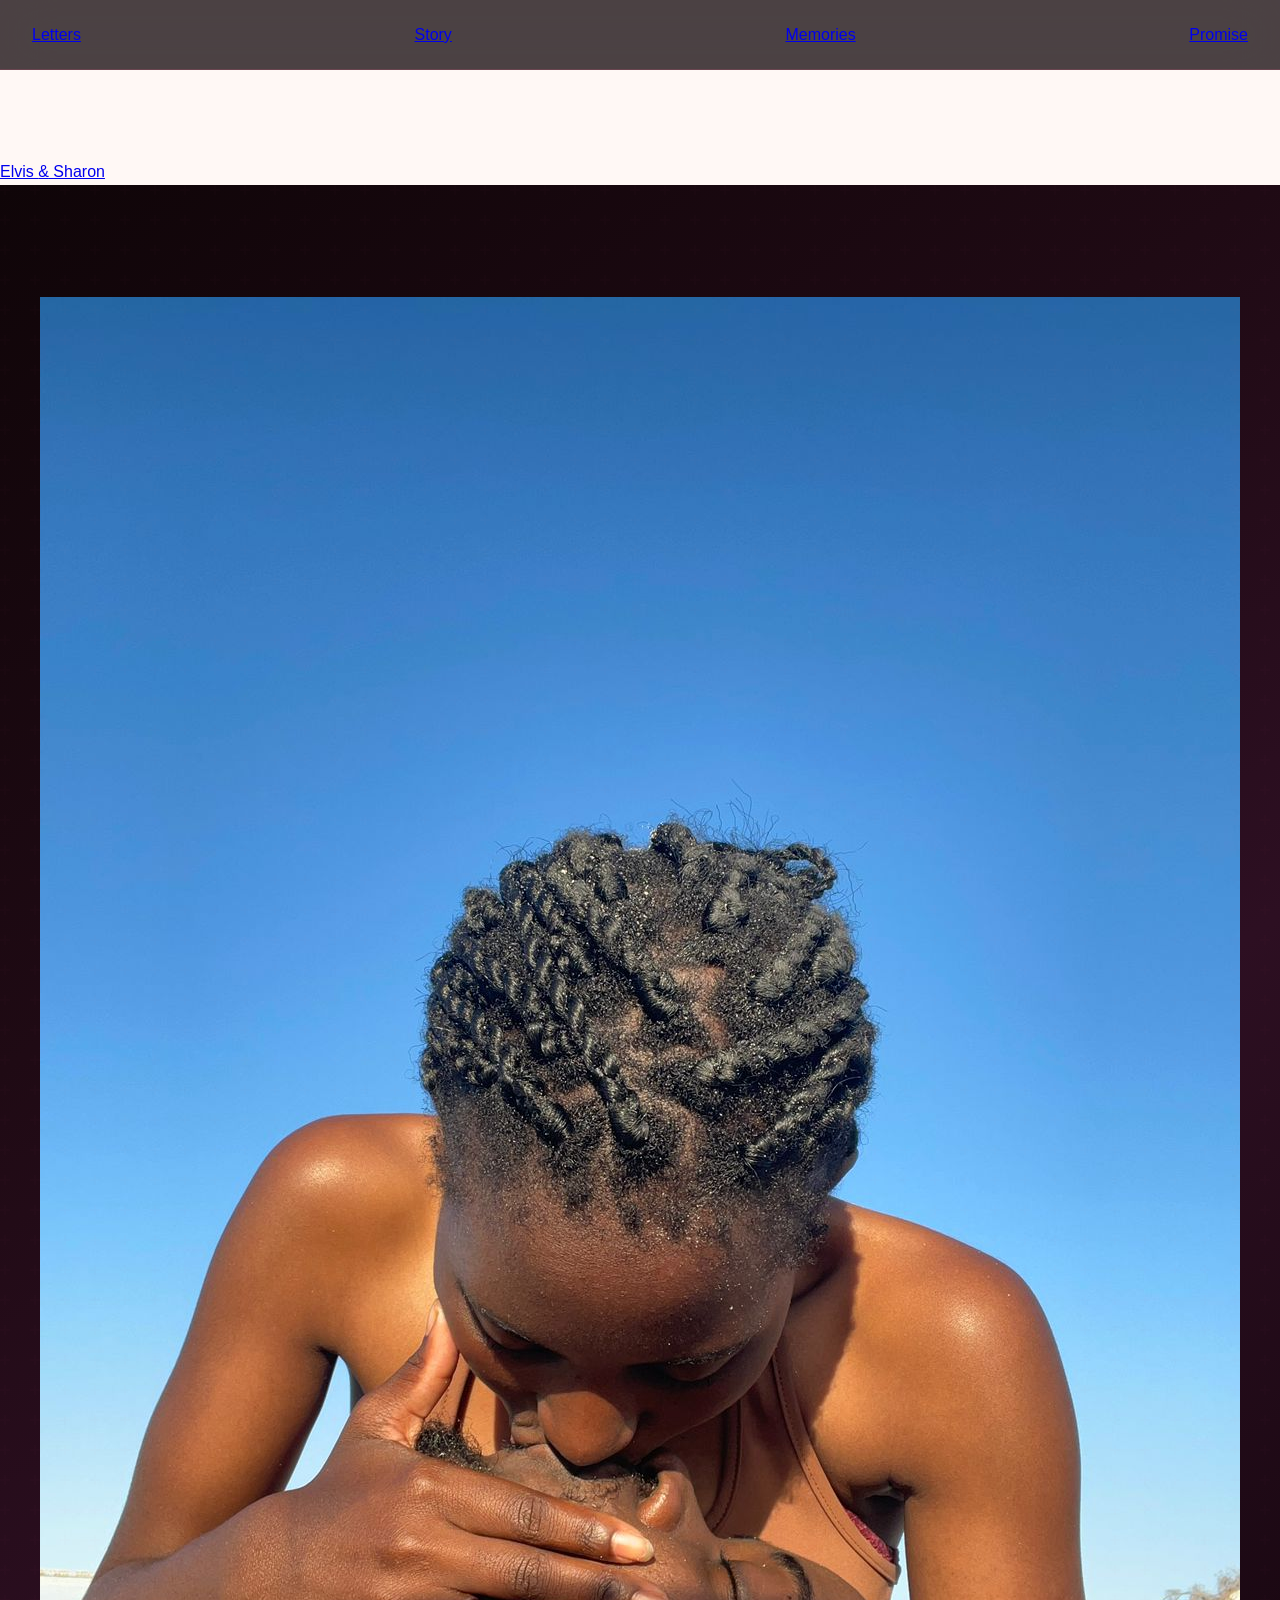
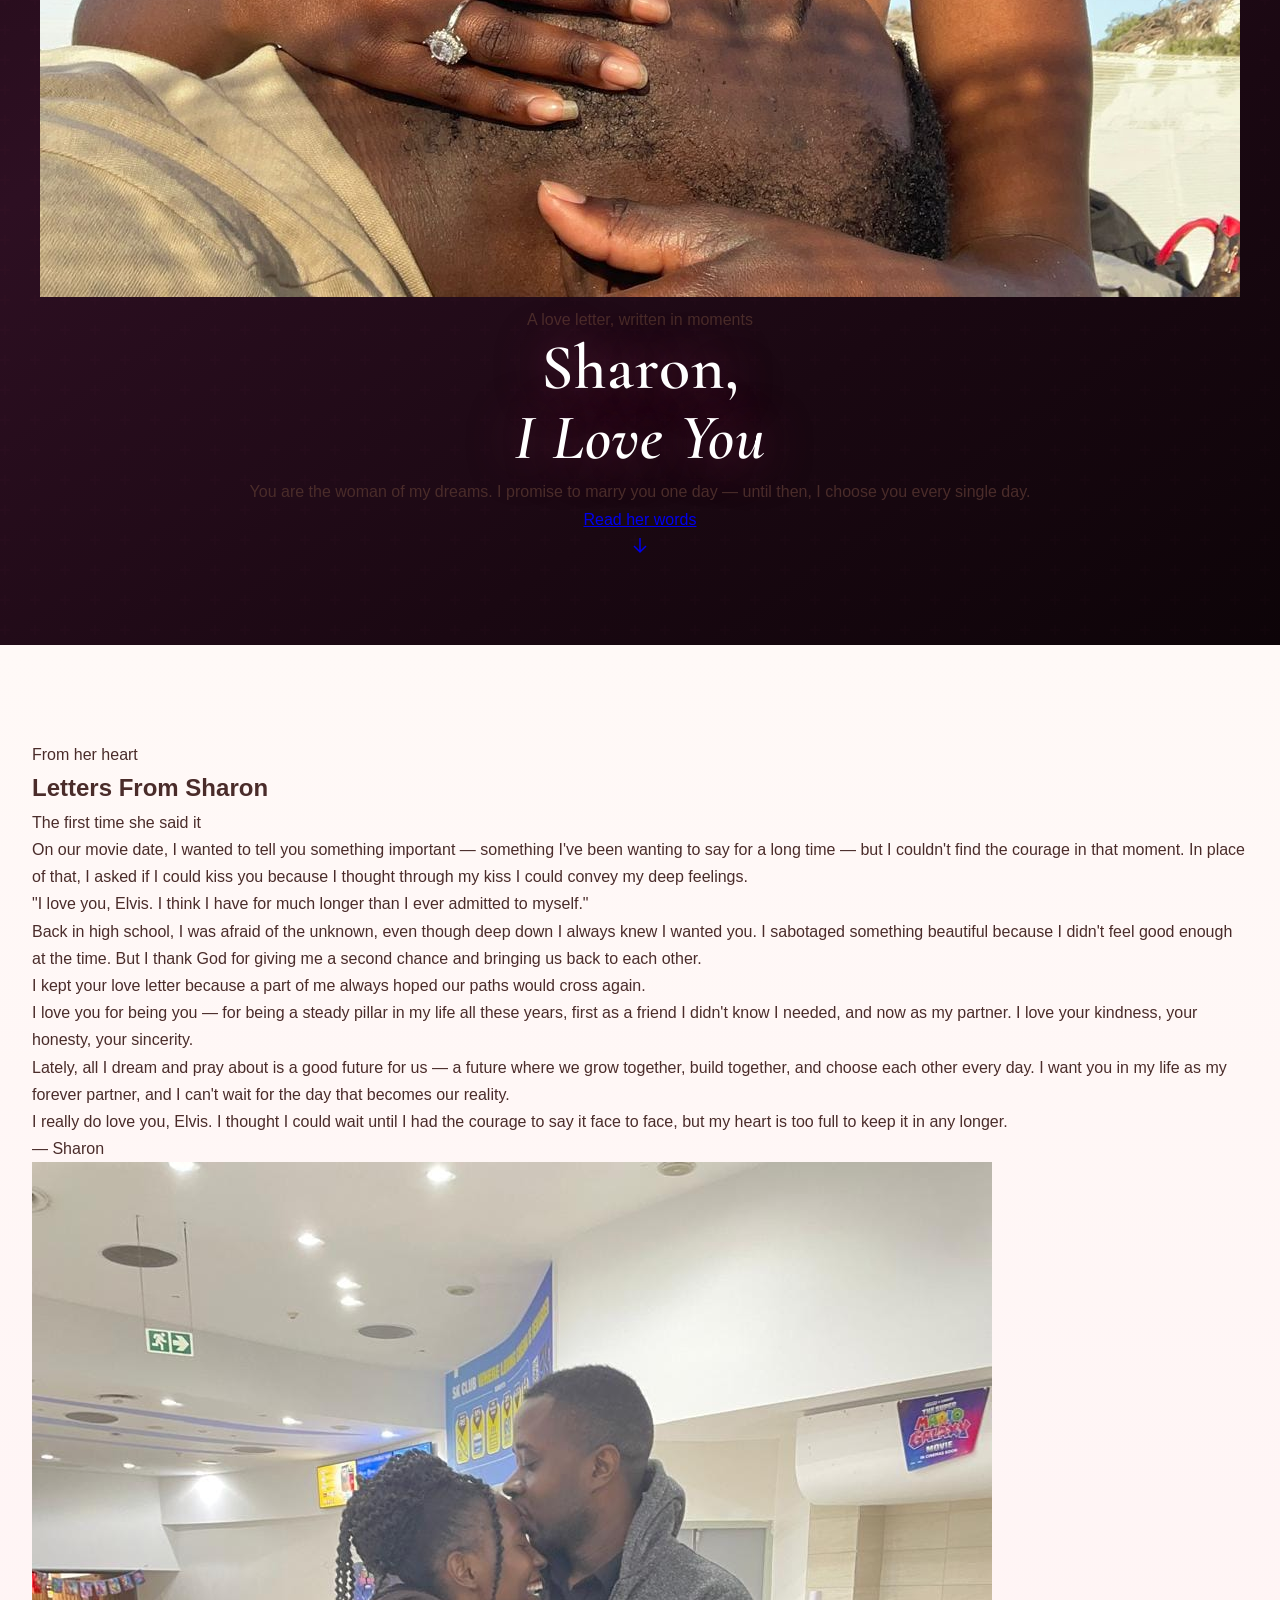
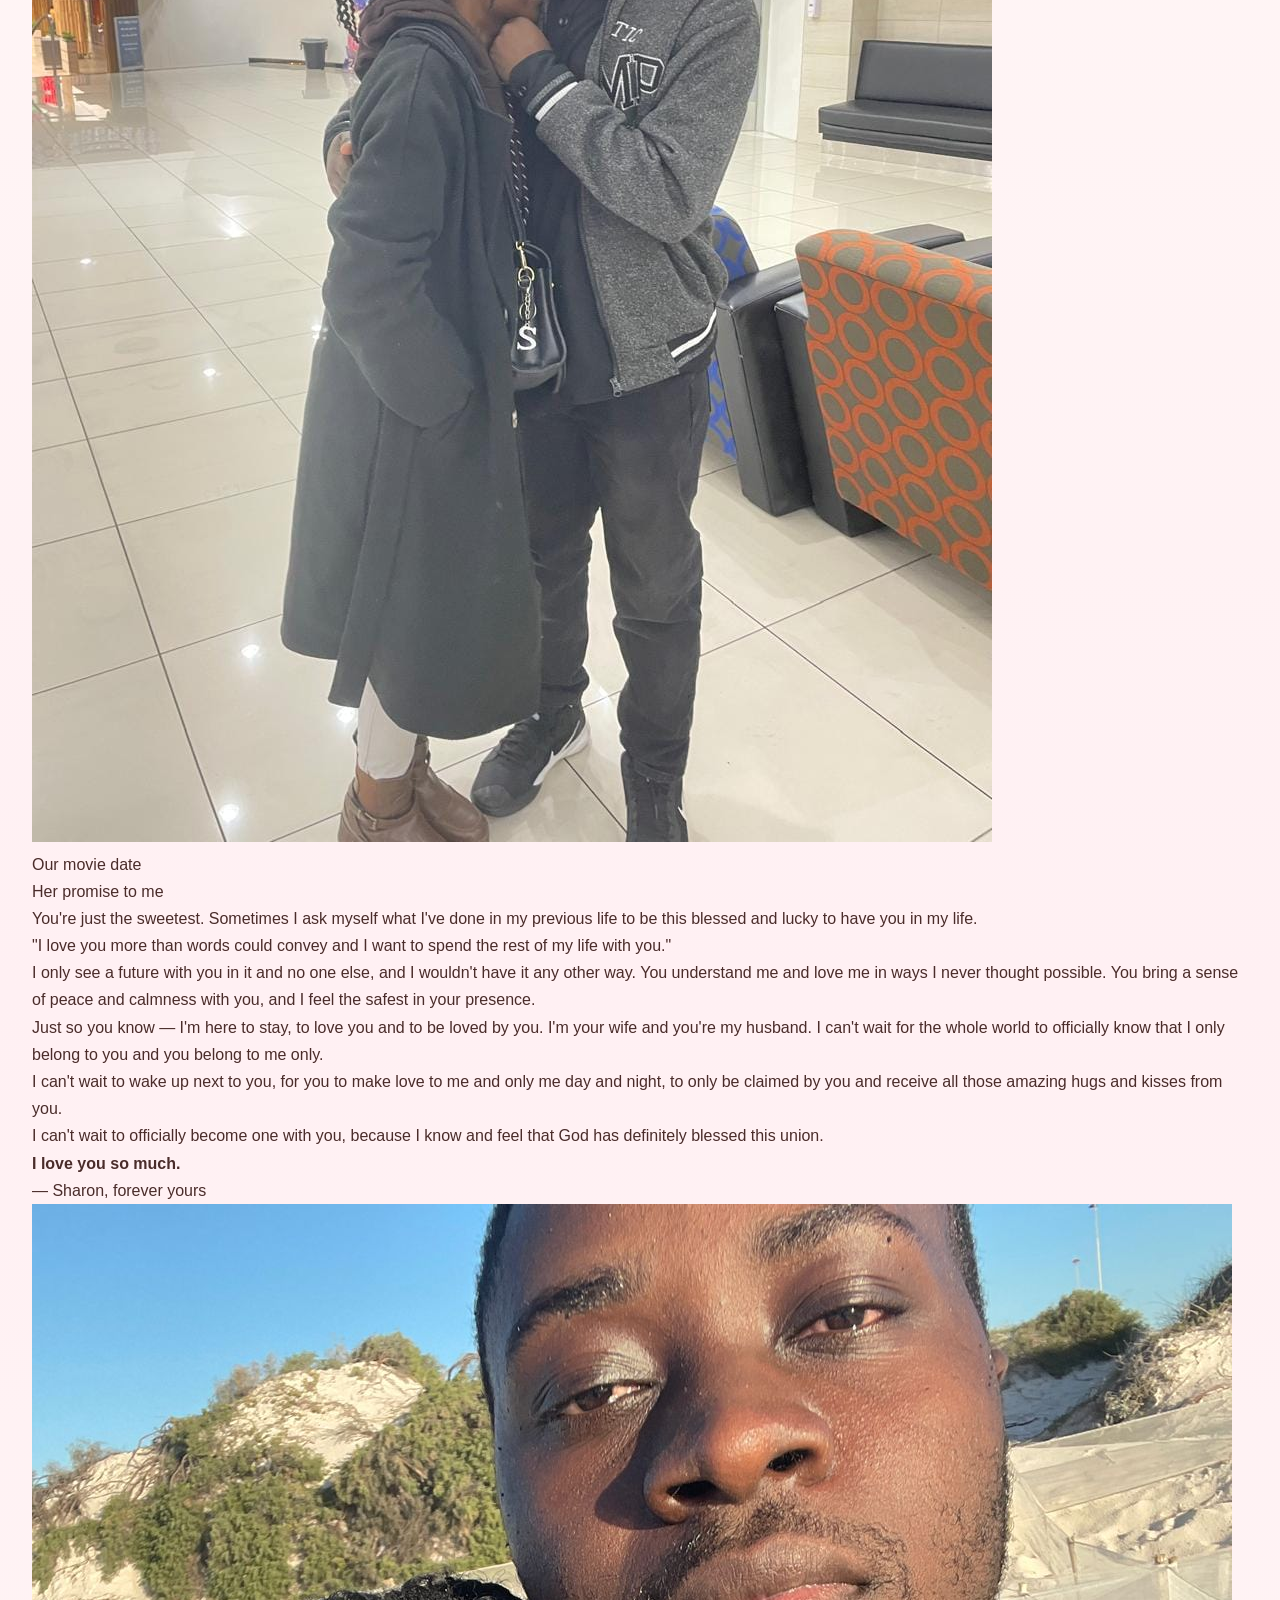
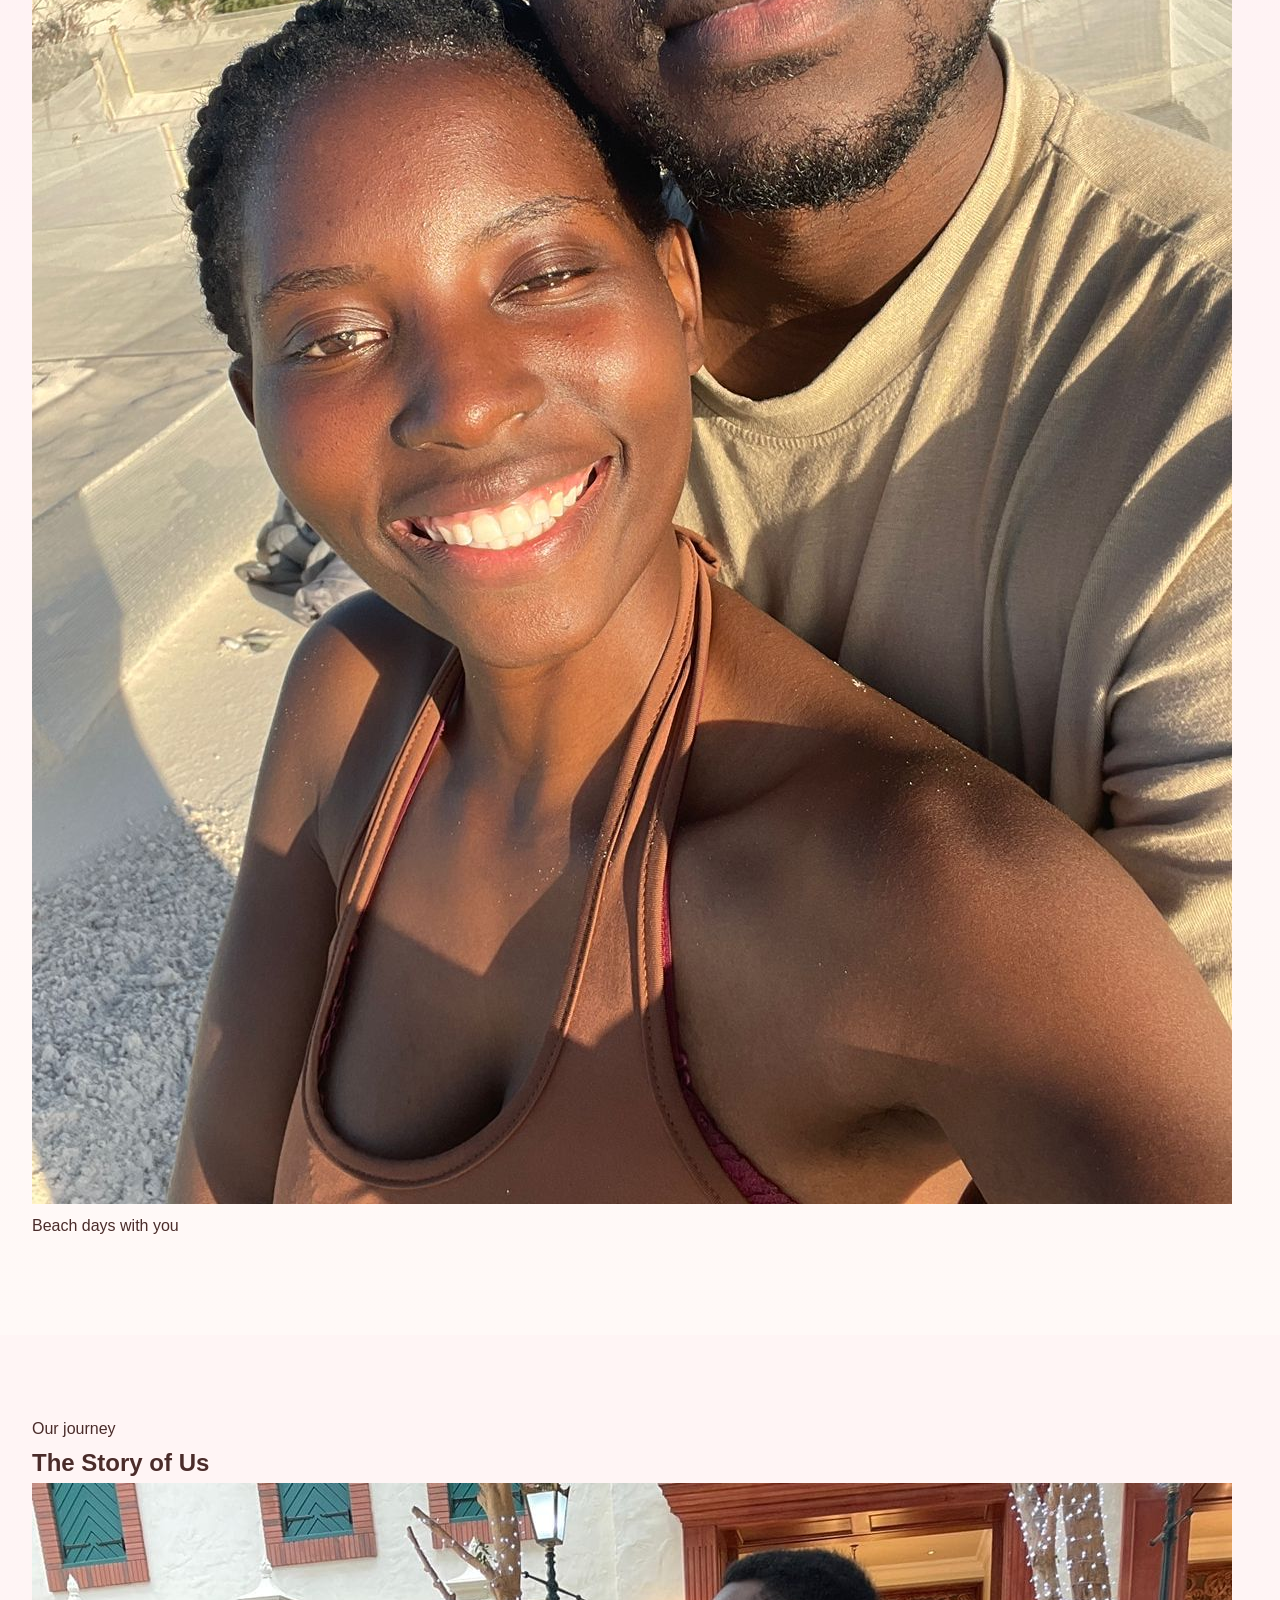
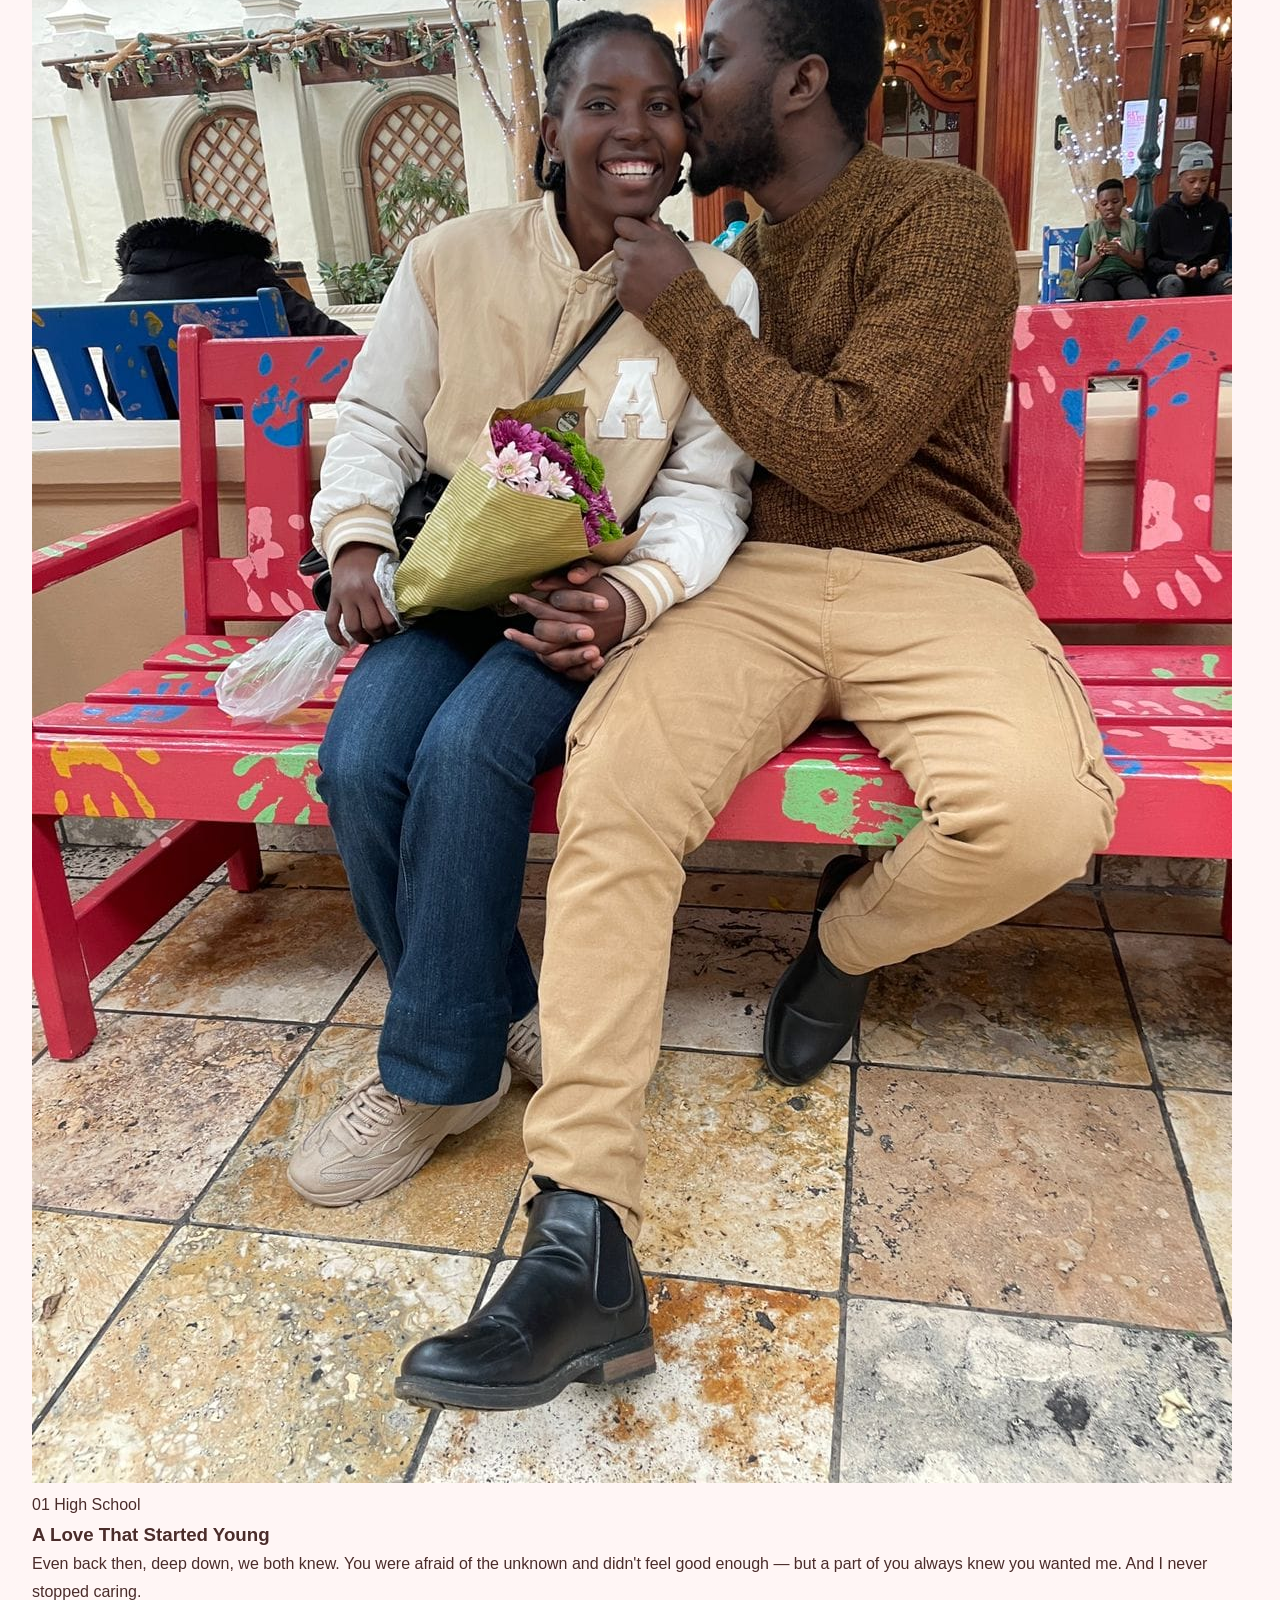
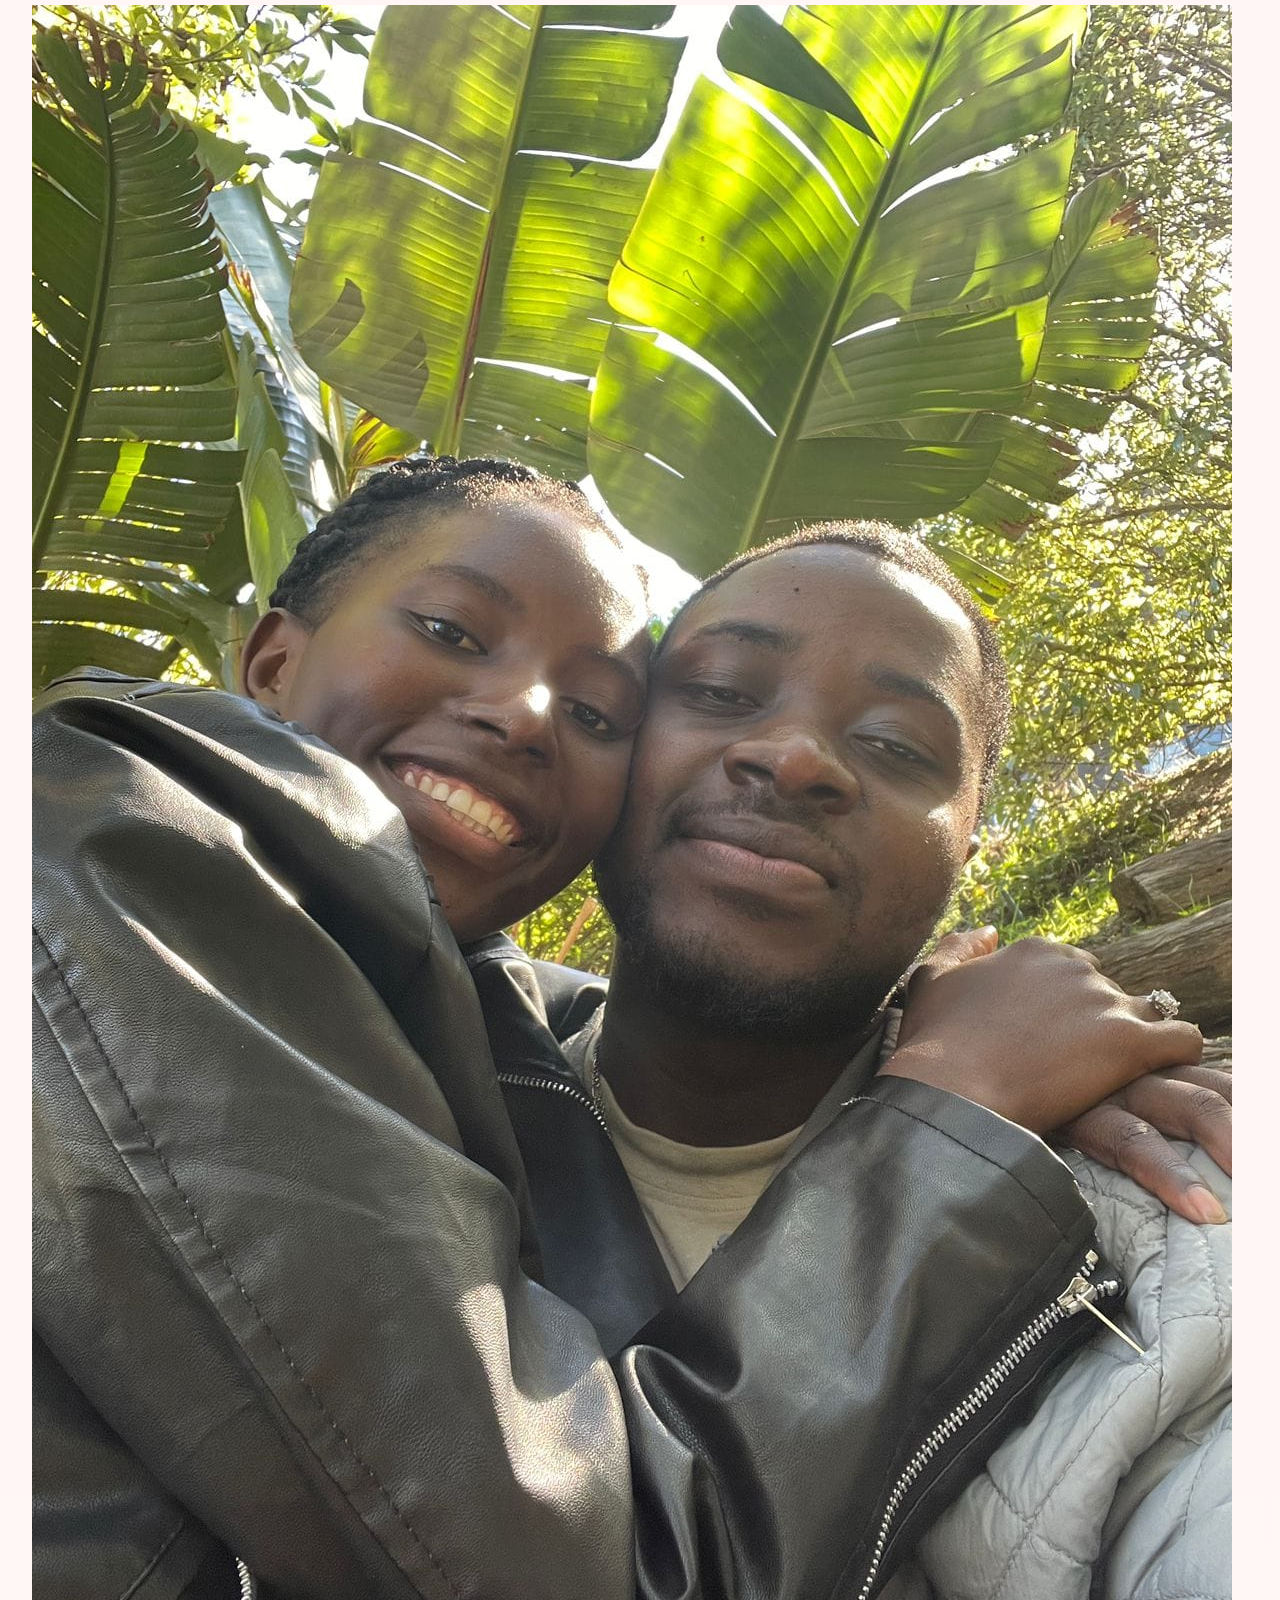
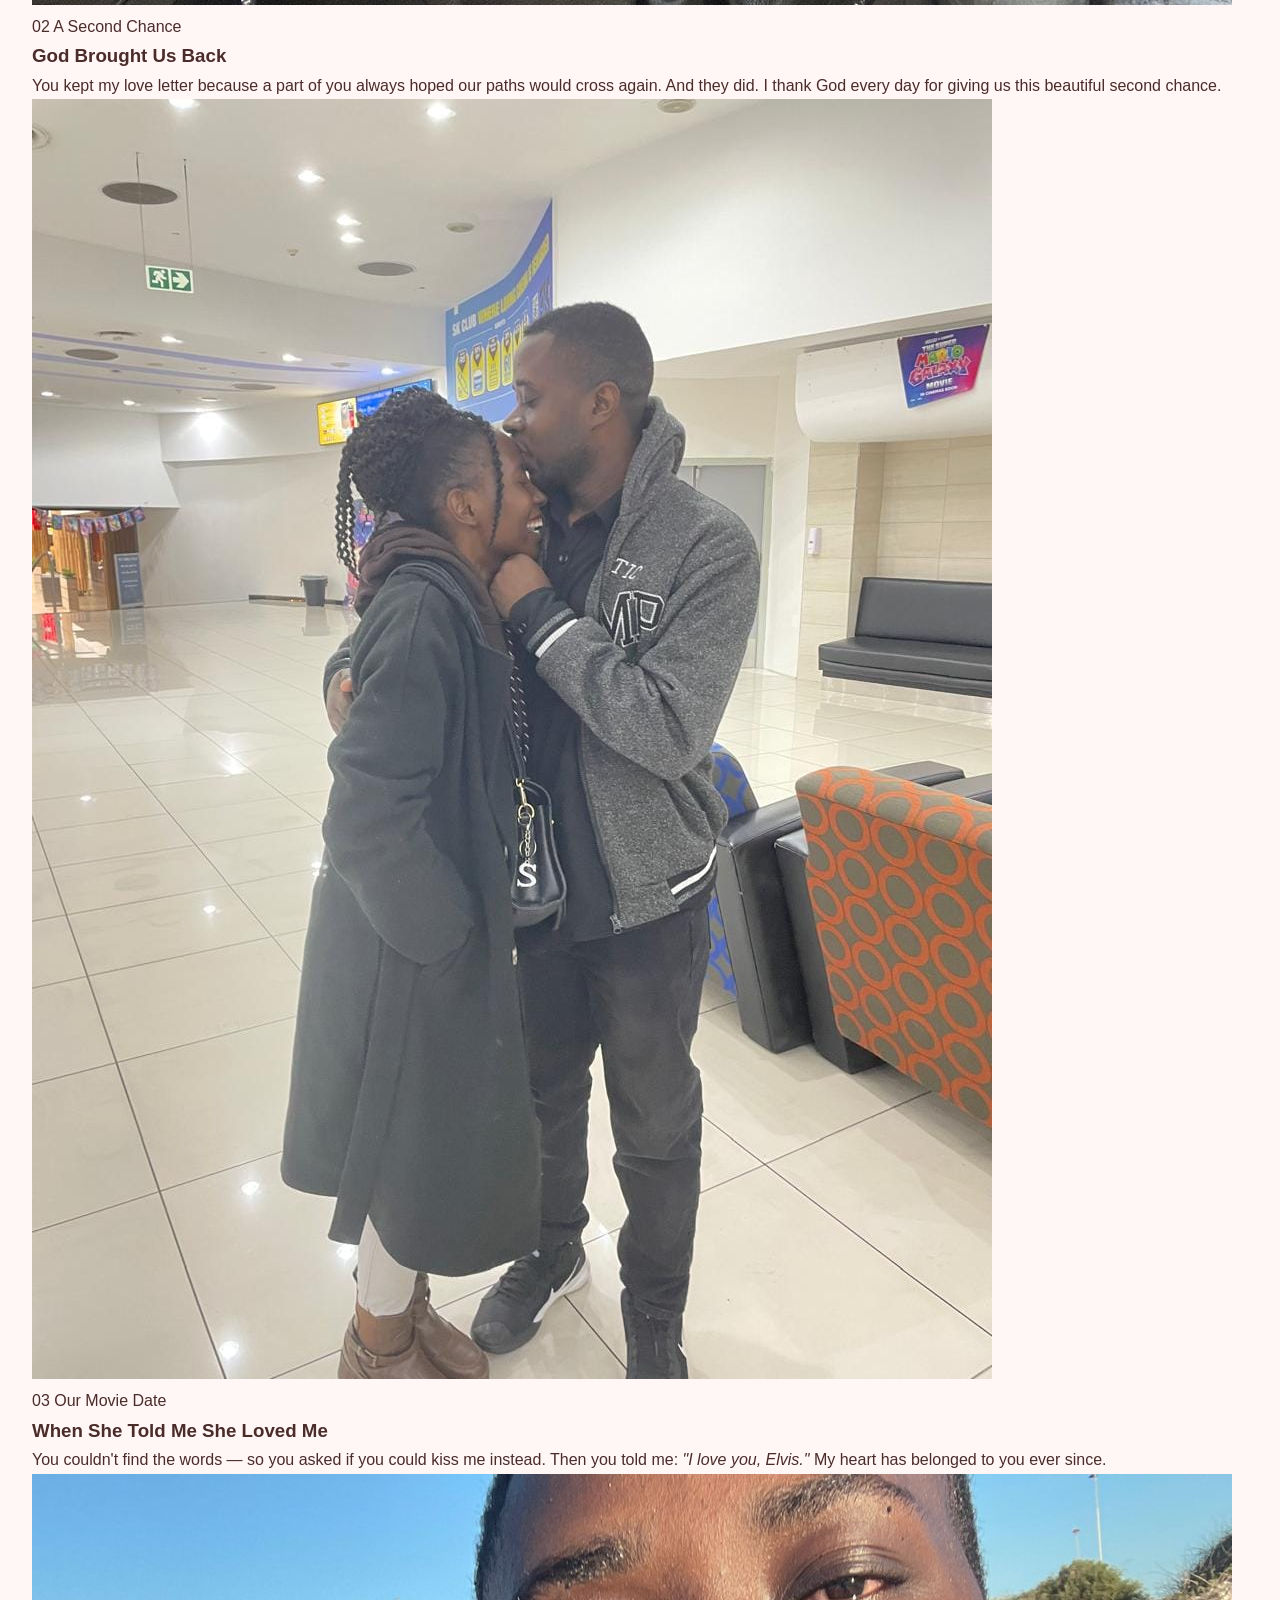
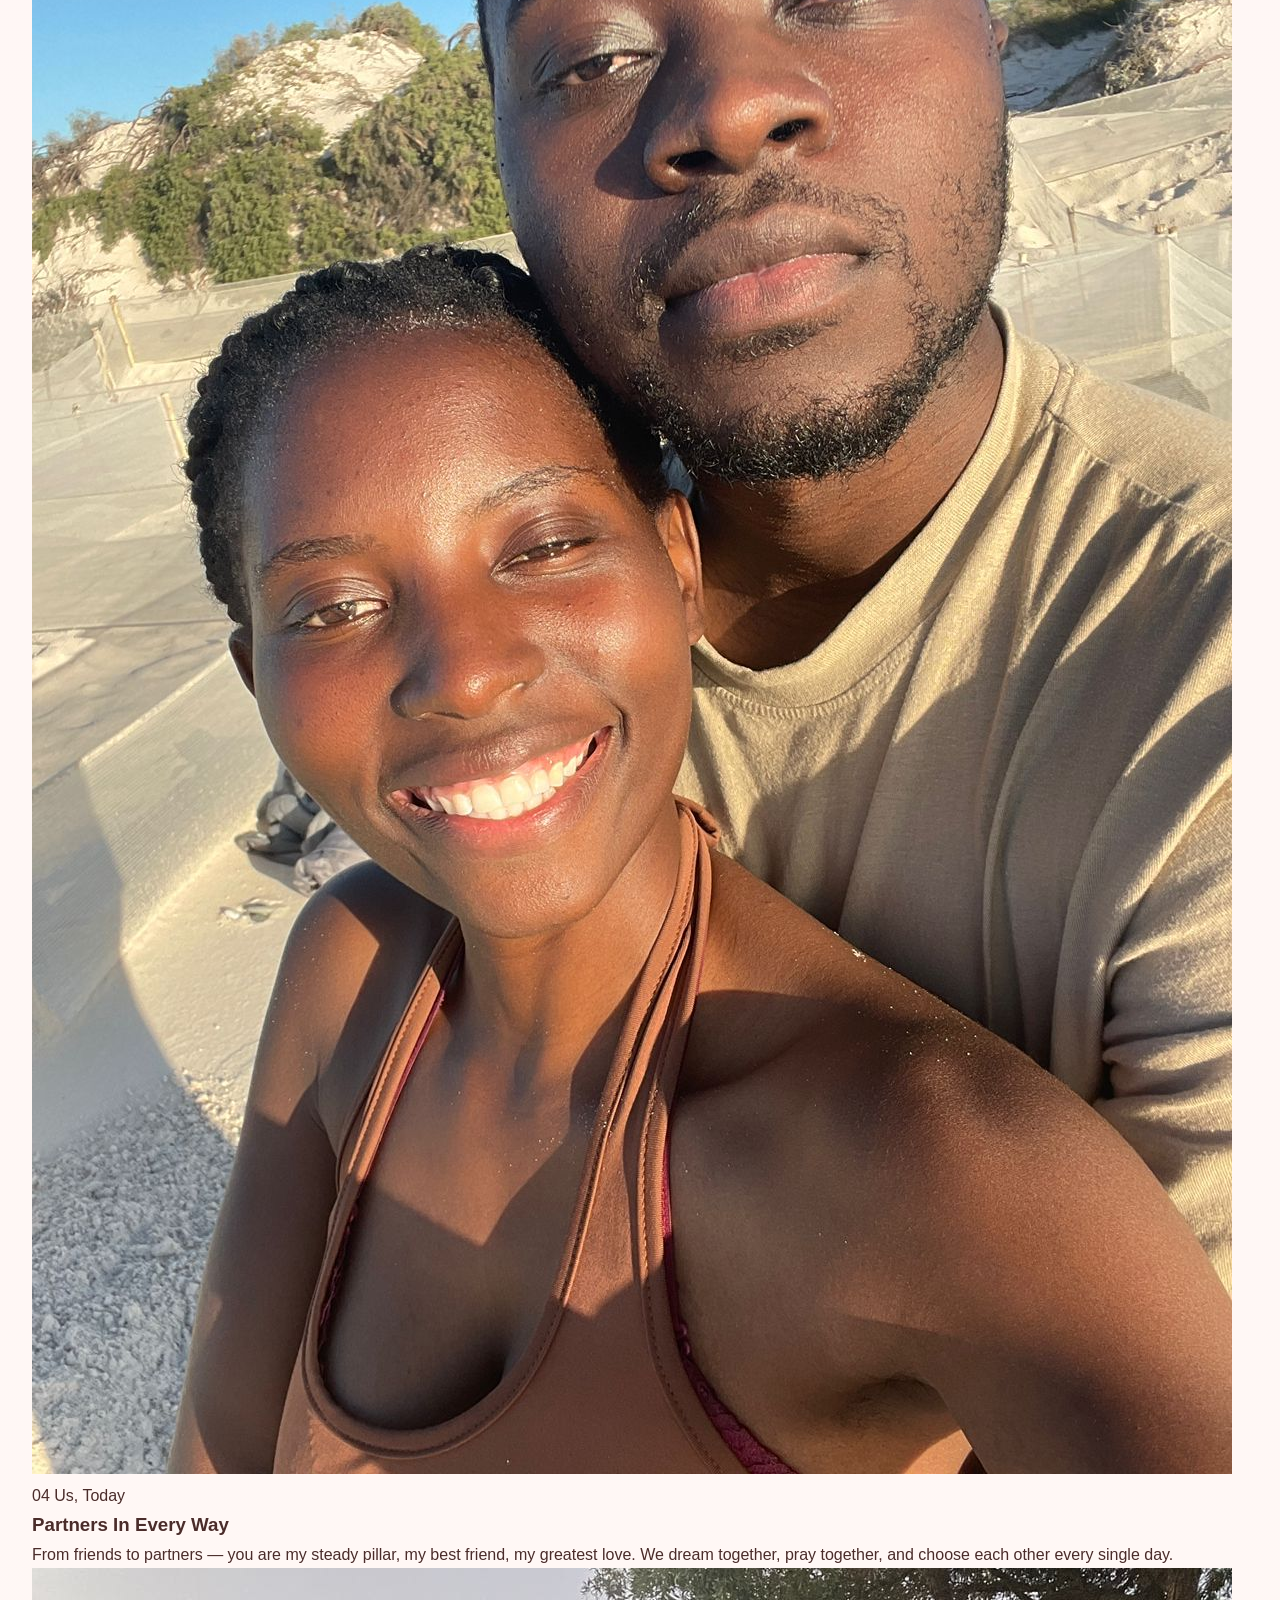
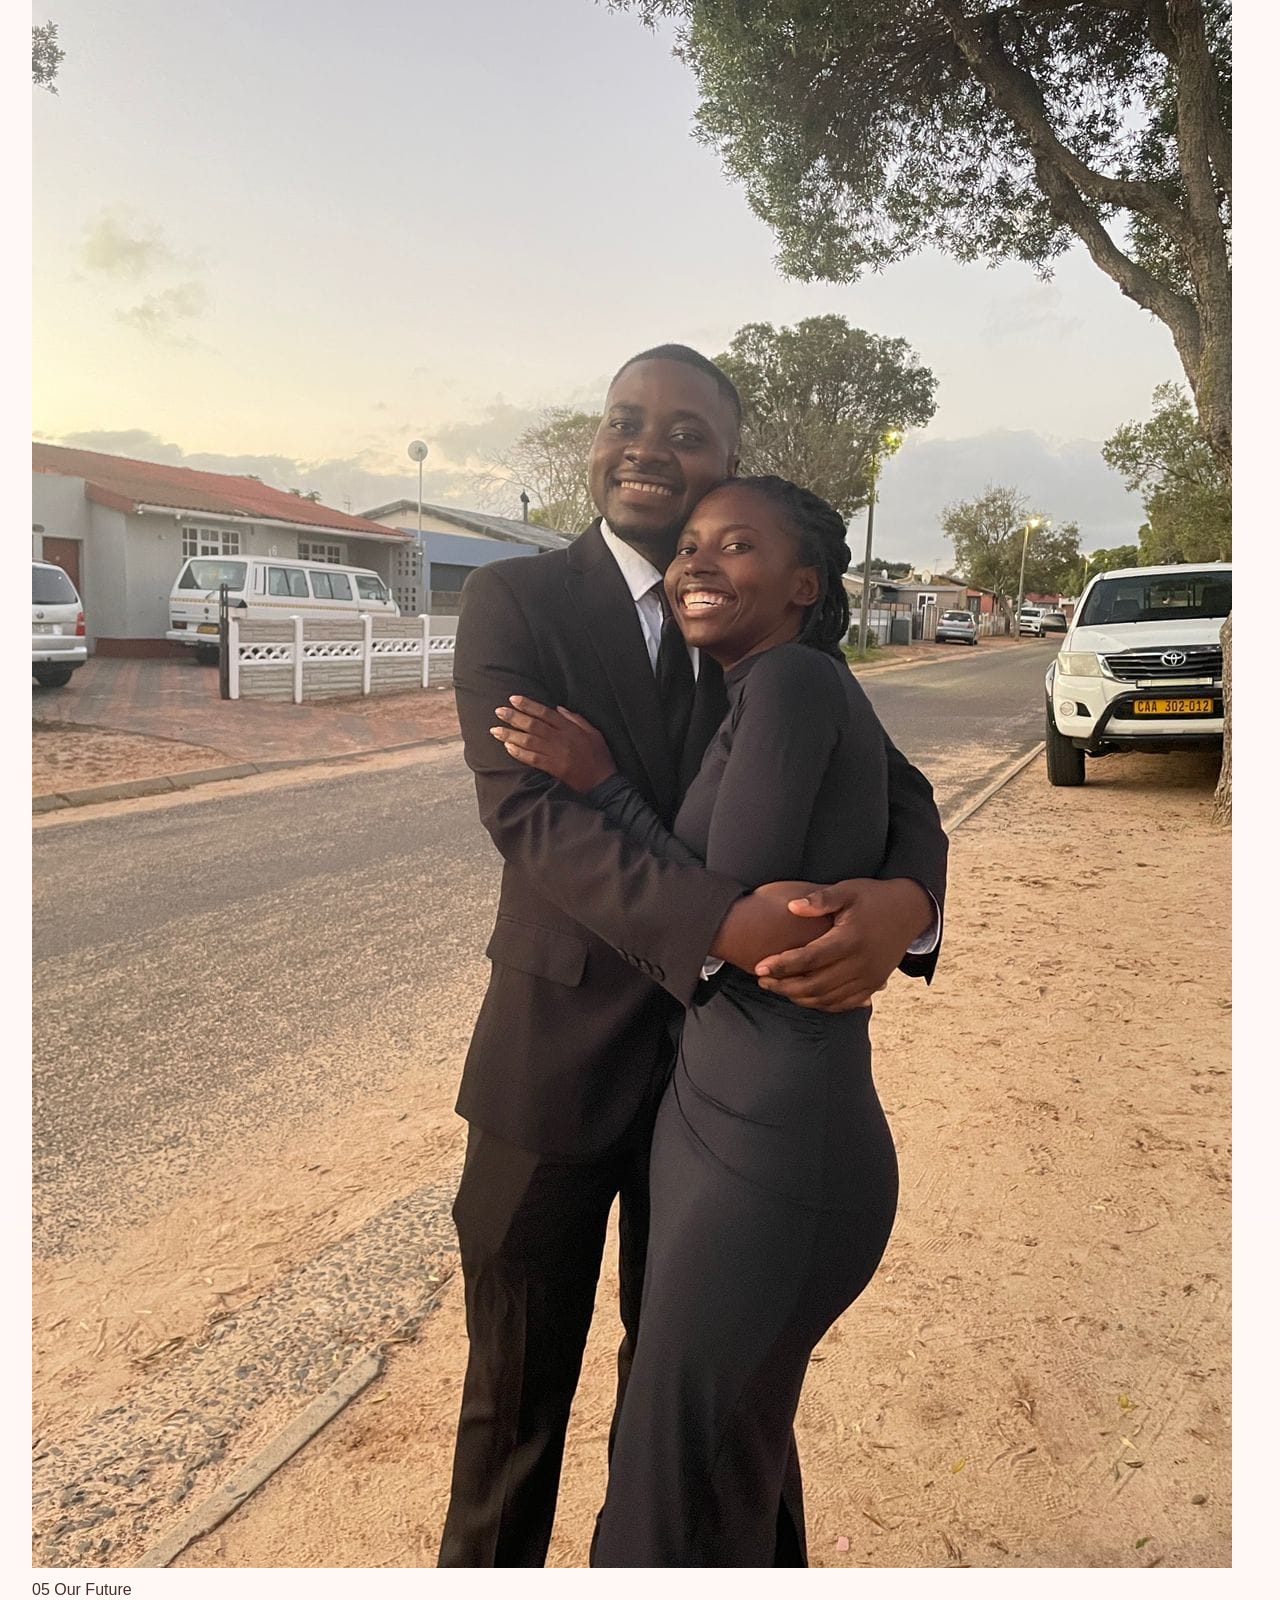
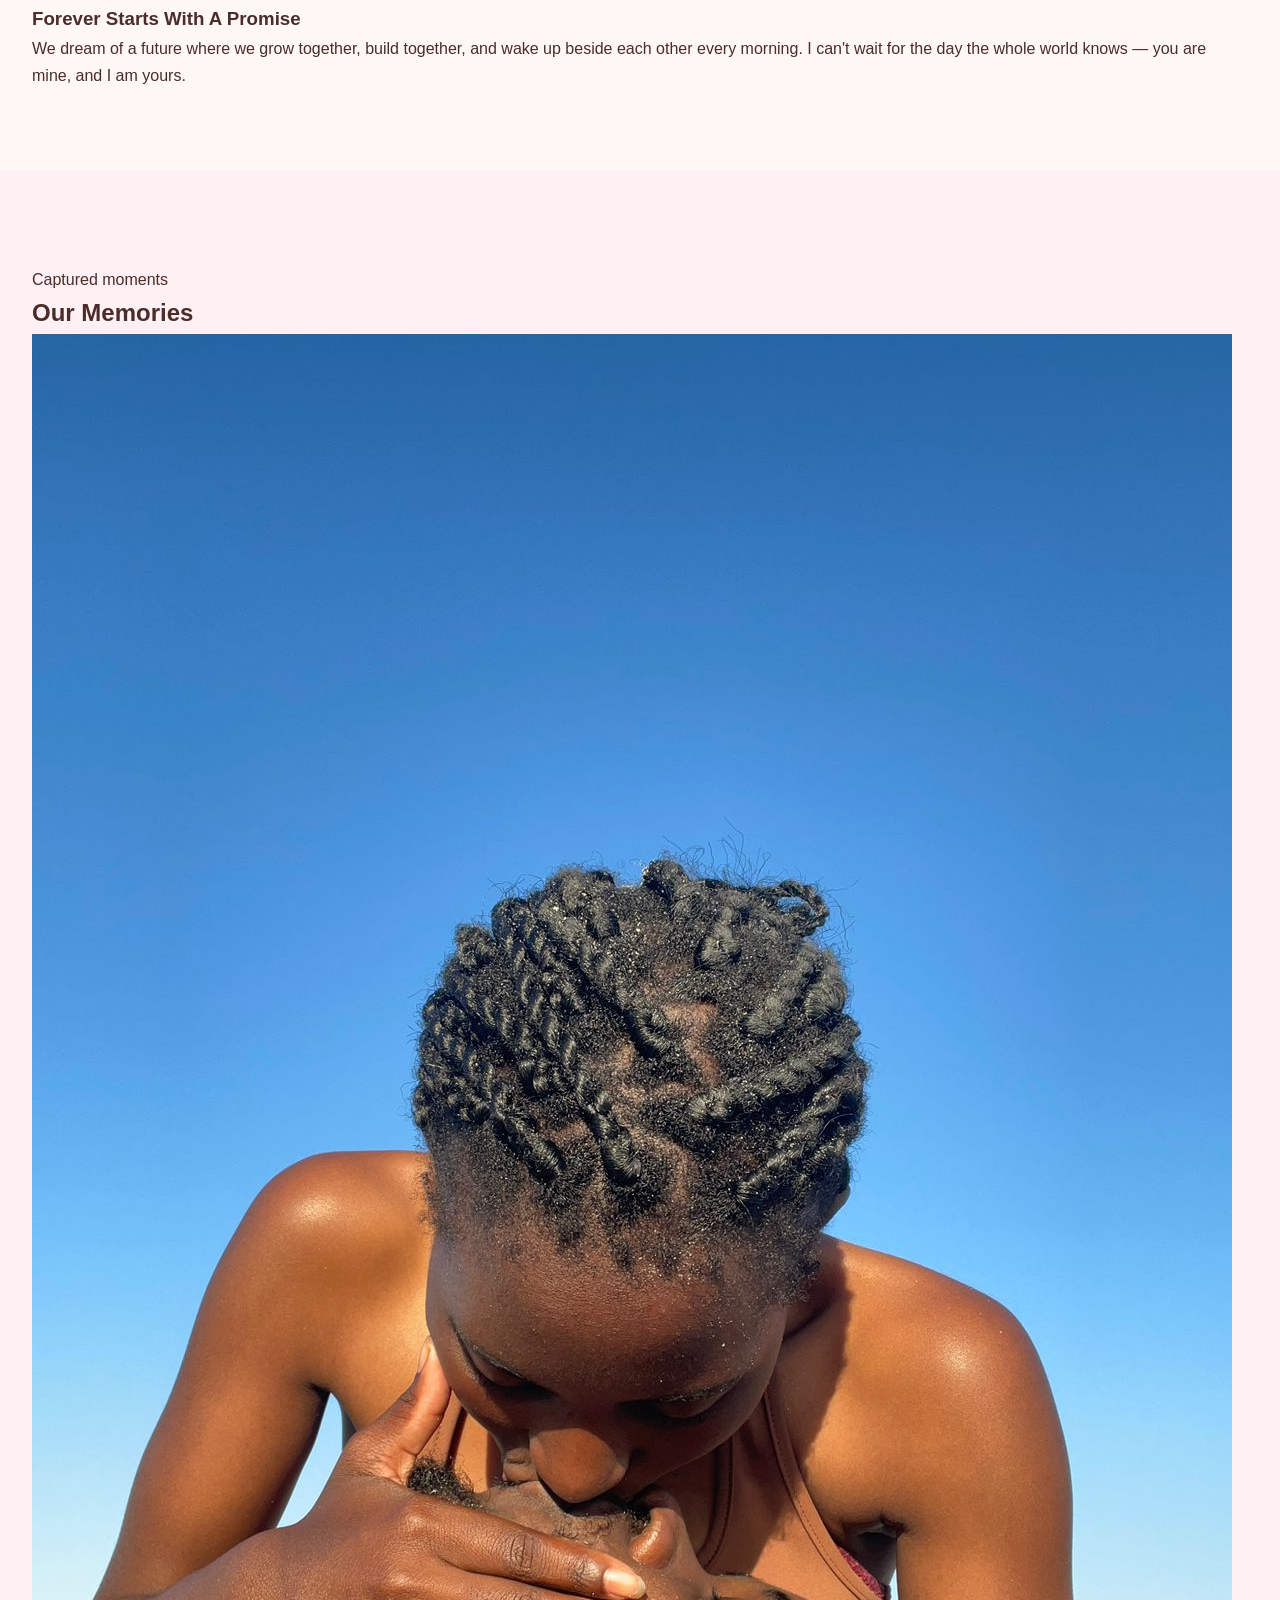
==== commit 1fa4f682: "Update" ====
--- a/index.html
+++ b/index.html
@@ -3,362 +3,250 @@
 <head>
     <meta charset="UTF-8">
     <meta name="viewport" content="width=device-width, initial-scale=1.0">
-    <title>For Sharon — The Woman Of My Dreams</title>
+    <title>For Sharon</title>
     <link rel="preconnect" href="https://fonts.googleapis.com">
     <link rel="preconnect" href="https://fonts.gstatic.com" crossorigin>
-    <link href="https://fonts.googleapis.com/css2?family=Cormorant+Garamond:ital,wght@0,400;0,600;0,700;1,400&family=Great+Vibes&family=Lato:wght@300;400;500&display=swap" rel="stylesheet">
+    <link href="https://fonts.googleapis.com/css2?family=Cormorant+Garamond:ital,wght@0,400;0,500;0,600;1,400;1,500&family=Playfair+Display:ital,wght@0,500;0,600;0,700;1,400&family=Raleway:wght@300;400;500&display=swap" rel="stylesheet">
     <link rel="stylesheet" href="css/sharon.css">
 </head>
 <body>
 
-    <svg xmlns="http://www.w3.org/2000/svg" aria-hidden="true" style="position:absolute;width:0;height:0;overflow:hidden">
+    <svg xmlns="http://www.w3.org/2000/svg" aria-hidden="true" class="svg-sprite">
         <symbol id="icon-heart" viewBox="0 0 24 24"><path fill="currentColor" d="M12 21.35l-1.45-1.32C5.4 15.36 2 12.28 2 8.5 2 5.42 4.42 3 7.5 3c1.74 0 3.41.81 4.5 2.09C13.09 3.81 14.76 3 16.5 3 19.58 3 22 5.42 22 8.5c0 3.78-3.4 6.86-8.55 11.54L12 21.35z"/></symbol>
-        <symbol id="icon-heart-double" viewBox="0 0 24 24"><path fill="currentColor" d="M16.5 3c-1.74 0-3.41.81-4.5 2.09C10.91 3.81 9.24 3 7.5 3 4.42 3 2 5.42 2 8.5c0 3.78 3.4 6.86 8.55 11.54L12 21.35l1.45-1.32C18.6 15.36 22 12.28 22 8.5 22 5.42 19.58 3 16.5 3zm-4.4 15.55l-.1.1-.1-.1C7.14 14.24 4 11.39 4 8.5 4 6.5 5.5 5 7.5 5c1.54 0 3.04.99 3.57 2.36h1.87C13.46 5.99 14.96 5 16.5 5c2 0 3.5 1.5 3.5 3.5 0 2.89-3.14 5.74-7.9 10.05z"/></symbol>
-        <symbol id="icon-rose" viewBox="0 0 24 24"><path fill="currentColor" d="M12 2c-1 2-2.5 3.5-4 4.5C6 8 4 9.5 4 12c0 2.5 1.5 4.5 4 6.5 1.5 1 3 2 4 3.5 1-1.5 2.5-2.5 4-3.5 2.5-2 4-4 4-6.5 0-2.5-2-4-4-5.5C14.5 5.5 13 4 12 2zm0 4.5c.8 1.2 1.8 2.2 3 3-1.2.8-2.2 1.8-3 3-.8-1.2-1.8-2.2-3-3 1.2-.8 2.2-1.8 3-3z"/><circle fill="currentColor" opacity="0.6" cx="12" cy="12" r="2"/><path fill="currentColor" opacity="0.4" d="M12 18v4M10 20h4"/></symbol>
-        <symbol id="icon-envelope" viewBox="0 0 24 24"><path fill="currentColor" d="M20 4H4c-1.1 0-2 .9-2 2v12c0 1.1.9 2 2 2h16c1.1 0 2-.9 2-2V6c0-1.1-.9-2-2-2zm0 4l-8 5-8-5V6l8 5 8-5v2z"/></symbol>
-        <symbol id="icon-sparkle" viewBox="0 0 24 24"><path fill="currentColor" d="M12 2l1.5 5.5L19 9l-5.5 1.5L12 16l-1.5-5.5L5 9l5.5-1.5L12 2zm-7 13l1 3.5L9.5 19l-3.5 1-1-3.5L1.5 15l3.5-1L5 10.5 6 14l3.5 1zm14 0l1-3.5L22.5 15l-3.5-1L18 10.5l-1 3.5-3.5 1L16 19l3.5-1L21 14z"/></symbol>
-        <symbol id="icon-moon" viewBox="0 0 24 24"><path fill="currentColor" d="M12 3a9 9 0 1 0 9 9c0-.46-.04-.92-.1-1.36a7 7 0 1 1-8.9-8.9c.44-.06.9-.1 1.36-.1z"/></symbol>
-        <symbol id="icon-home" viewBox="0 0 24 24"><path fill="currentColor" d="M10 20v-6h4v6h5v-8h3L12 3 2 12h3v8z"/></symbol>
-        <symbol id="icon-book" viewBox="0 0 24 24"><path fill="currentColor" d="M18 2H6c-1.1 0-2 .9-2 2v16c0 1.1.9 2 2 2h12c1.1 0 2-.9 2-2V4c0-1.1-.9-2-2-2zM6 4h5v8l-2.5-1.5L6 12V4z"/></symbol>
-        <symbol id="icon-camera" viewBox="0 0 24 24"><path fill="currentColor" d="M12 15.2a3.2 3.2 0 1 0 0-6.4 3.2 3.2 0 0 0 0 6.4z"/><path fill="currentColor" d="M9 2L7.17 4H4c-1.1 0-2 .9-2 2v12c0 1.1.9 2 2 2h16c1.1 0 2-.9 2-2V6c0-1.1-.9-2-2-2h-3.17L15 2H9zm3 15c-2.76 0-5-2.24-5-5s2.24-5 5-5 5 2.24 5 5-2.24 5-5 5z"/></symbol>
-        <symbol id="icon-chevron-down" viewBox="0 0 24 24"><path fill="currentColor" d="M7.41 8.59L12 13.17l4.59-4.58L18 10l-6 6-6-6 1.41-1.41z"/></symbol>
-        <symbol id="icon-infinity" viewBox="0 0 24 24"><path fill="none" stroke="currentColor" stroke-width="2" stroke-linecap="round" d="M6 12c0-2.5 2-4.5 4.5-4.5S13.5 9 13.5 12s-1 4.5-3 4.5S6 14.5 6 12zm6 0c0-2.5 2-4.5 4.5-4.5S19.5 9 19.5 12s-1 4.5-3 4.5-4.5-1-4.5-4.5z"/></symbol>
-        <symbol id="icon-ring" viewBox="0 0 24 24"><circle fill="none" stroke="currentColor" stroke-width="1.5" cx="12" cy="14" r="7"/><path fill="currentColor" d="M12 3l1.5 3h-3L12 3zm0 0l-2 5h4l-2-5z"/><circle fill="currentColor" cx="12" cy="7" r="2"/></symbol>
-        <symbol id="icon-petal" viewBox="0 0 24 24"><path fill="currentColor" d="M12 2C10 6 6 8 4 12c2 4 6 6 8 10 2-4 6-6 8-10-2-4-6-6-8-10z" opacity="0.85"/></symbol>
-        <symbol id="icon-star" viewBox="0 0 24 24"><path fill="currentColor" d="M12 2l3.09 6.26L22 9.27l-5 4.87 1.18 6.88L12 17.77l-6.18 3.25L7 14.14 2 9.27l6.91-1.01L12 2z"/></symbol>
-        <symbol id="icon-kiss" viewBox="0 0 24 24"><path fill="currentColor" d="M12 3C8 3 5 6 5 9.5c0 2 1 3.8 2.5 5L12 22l4.5-7.5C18 13.3 19 11.5 19 9.5 19 6 16 3 12 3zm0 5c1.1 0 2 .9 2 2s-.9 2-2 2-2-.9-2-2 .9-2 2-2z"/></symbol>
+        <symbol id="icon-arrow-down" viewBox="0 0 24 24"><path fill="none" stroke="currentColor" stroke-width="1.5" d="M12 5v14M6 13l6 6 6-6"/></symbol>
     </svg>
 
-    <div class="ambient-orbs" aria-hidden="true">
-        <span class="orb orb-1"></span>
-        <span class="orb orb-2"></span>
-        <span class="orb orb-3"></span>
-    </div>
-
-    <div id="petals-container" aria-hidden="true"></div>
-    <div id="hearts-container"></div>
-
-    <nav id="navbar">
-        <a href="#home" class="nav-brand">
-            <svg class="icon icon-nav" width="22" height="22" aria-hidden="true"><use href="#icon-heart"/></svg>
-            <span>Elvis &amp; Sharon</span>
+    <header class="site-header" id="navbar">
+        <a href="#home" class="logo">Elvis <span>&</span> Sharon</a>
+        <nav class="site-nav">
+            <a href="#her-letters">Letters</a>
+            <a href="#our-story">Story</a>
+            <a href="#memories">Memories</a>
+            <a href="#my-promise">Promise</a>
+        </nav>
+    </header>
+
+    <!-- HERO -->
+    <section class="hero" id="home">
+        <div class="hero-media">
+            <img src="images/romantic kiss on the beach.jpeg" alt="Sharon and Elvis">
+            <div class="hero-overlay"></div>
+        </div>
+        <div class="hero-inner reveal">
+            <p class="eyebrow">A love letter, written in moments</p>
+            <h1>Sharon,<br><em>I Love You</em></h1>
+            <p class="hero-lead">You are the woman of my dreams. I promise to marry you one day — until then, I choose you every single day.</p>
+            <a href="#her-letters" class="btn-primary">Read her words</a>
+        </div>
+        <a href="#her-letters" class="scroll-hint" aria-label="Scroll down">
+            <svg width="24" height="24"><use href="#icon-arrow-down"/></svg>
         </a>
-        <ul class="nav-links">
-            <li><a href="#home">Home</a></li>
-            <li><a href="#her-letters">Her Letters</a></li>
-            <li><a href="#reasons">Why You</a></li>
-            <li><a href="#our-story">Our Story</a></li>
-            <li><a href="#memories">Memories</a></li>
-            <li><a href="#my-promise">My Promise</a></li>
-        </ul>
-    </nav>
-
-    <section class="hero" id="home">
-        <div class="hero-bg-shimmer" aria-hidden="true"></div>
-        <div class="hero-layout">
-            <div class="hero-image-wrap reveal">
-                <div class="hero-frame">
-                    <img src="images/romantic kiss on the beach.jpeg" alt="Sharon and Elvis — a romantic kiss on the beach" class="hero-photo">
-                    <div class="hero-frame-ring" aria-hidden="true"></div>
-                </div>
-            </div>
-            <div class="hero-content">
-                <div class="hero-heart">
-                    <svg class="icon icon-hero-heart" width="64" height="64" aria-hidden="true"><use href="#icon-heart"/></svg>
-                </div>
-                <p class="hero-eyebrow">For the woman who changed everything</p>
-                <h1>Sharon, I Love You</h1>
-                <p class="hero-subtitle">The Woman Of My Dreams</p>
-                <p class="hero-message">
-                    You are not just the love of my life — you are my today, my tomorrow, and the future I pray for every single day.
-                    I promise you, my love: one day I will make you my wife. Until then, I choose you — every day, in every way.
-                </p>
-                <a href="#her-letters" class="btn-proposal btn-glow">
-                    <span>Read Her Heart</span>
-                    <svg class="icon" width="18" height="18" aria-hidden="true"><use href="#icon-envelope"/></svg>
-                </a>
-            </div>
-        </div>
-        <div class="scroll-indicator">
-            <span>Scroll Down</span>
-            <svg class="icon icon-scroll" width="28" height="28" aria-hidden="true"><use href="#icon-chevron-down"/></svg>
-        </div>
-    </section>
-
-    <section id="her-letters">
-        <div class="section-header reveal">
-            <h2 class="section-title">Letters From Her Heart</h2>
-            <div class="section-divider">
-                <svg class="icon" width="22" height="22"><use href="#icon-envelope"/></svg>
-                <svg class="icon icon-pulse" width="18" height="18"><use href="#icon-heart"/></svg>
-                <svg class="icon" width="22" height="22"><use href="#icon-envelope"/></svg>
-            </div>
-        </div>
-
-        <div class="letters-grid">
-            <article class="letter-container reveal">
-                <div class="letter-seal" aria-hidden="true">
-                    <svg class="icon" width="36" height="36"><use href="#icon-envelope"/></svg>
-                </div>
-                <span class="letter-label">The First Time She Said It</span>
-                <div class="letter-text letter-static">
+    </section>
+
+    <!-- LETTERS -->
+    <section class="section letters-section" id="her-letters">
+        <div class="section-intro reveal">
+            <span class="section-label">From her heart</span>
+            <h2>Letters From Sharon</h2>
+            <div class="gold-line"></div>
+        </div>
+
+        <article class="letter-block reveal">
+            <div class="letter-paper">
+                <span class="letter-tag">The first time she said it</span>
+                <div class="letter-body">
                     <p>On our movie date, I wanted to tell you something important — something I've been wanting to say for a long time — but I couldn't find the courage in that moment. In place of that, I asked if I could kiss you because I thought through my kiss I could convey my deep feelings.</p>
-                    <p><strong>I love you, Elvis.</strong> I think I have for much longer than I ever admitted to myself.</p>
+                    <p class="pull-quote">"I love you, Elvis. I think I have for much longer than I ever admitted to myself."</p>
                     <p>Back in high school, I was afraid of the unknown, even though deep down I always knew I wanted you. I sabotaged something beautiful because I didn't feel good enough at the time. But I thank God for giving me a second chance and bringing us back to each other.</p>
                     <p>I kept your love letter because a part of me always hoped our paths would cross again.</p>
                     <p>I love you for being you — for being a steady pillar in my life all these years, first as a friend I didn't know I needed, and now as my partner. I love your kindness, your honesty, your sincerity.</p>
                     <p>Lately, all I dream and pray about is a good future for us — a future where we grow together, build together, and choose each other every day. I want you in my life as my forever partner, and I can't wait for the day that becomes our reality.</p>
                     <p>I really do love you, Elvis. I thought I could wait until I had the courage to say it face to face, but my heart is too full to keep it in any longer.</p>
                 </div>
-                <div class="letter-image">
-                    <img src="images/movie date kiss.jpeg" alt="Our movie date kiss">
-                </div>
-                <div class="letter-signature">
-                    <span>— Sharon</span>
-                    <svg class="icon" width="20" height="20"><use href="#icon-heart"/></svg>
-                </div>
-            </article>
-
-            <article class="letter-container reveal reveal-delay-1">
-                <div class="letter-seal" aria-hidden="true">
-                    <svg class="icon" width="36" height="36"><use href="#icon-heart-double"/></svg>
-                </div>
-                <span class="letter-label">Her Promise To Me</span>
-                <div class="letter-text letter-static">
+                <p class="letter-sign">— Sharon</p>
+            </div>
+            <figure class="letter-figure">
+                <img src="images/movie date kiss.jpeg" alt="Our movie date kiss">
+                <figcaption>Our movie date</figcaption>
+            </figure>
+        </article>
+
+        <article class="letter-block letter-block--reverse reveal">
+            <div class="letter-paper">
+                <span class="letter-tag">Her promise to me</span>
+                <div class="letter-body">
                     <p>You're just the sweetest. Sometimes I ask myself what I've done in my previous life to be this blessed and lucky to have you in my life.</p>
-                    <p><strong>I love you more than words could convey and I want to spend the rest of my life with you.</strong> I only see a future with you in it and no one else, and I wouldn't have it any other way.</p>
-                    <p>You understand me and love me in ways I never thought possible. You bring a sense of peace and calmness with you, and I feel the safest in your presence.</p>
+                    <p class="pull-quote">"I love you more than words could convey and I want to spend the rest of my life with you."</p>
+                    <p>I only see a future with you in it and no one else, and I wouldn't have it any other way. You understand me and love me in ways I never thought possible. You bring a sense of peace and calmness with you, and I feel the safest in your presence.</p>
                     <p>Just so you know — I'm here to stay, to love you and to be loved by you. I'm your wife and you're my husband. I can't wait for the whole world to officially know that I only belong to you and you belong to me only.</p>
                     <p>I can't wait to wake up next to you, for you to make love to me and only me day and night, to only be claimed by you and receive all those amazing hugs and kisses from you.</p>
                     <p>I can't wait to officially become one with you, because I know and feel that God has definitely blessed this union.</p>
                     <p><strong>I love you so much.</strong></p>
                 </div>
-                <div class="letter-image">
-                    <img src="images/beach date.jpeg" alt="Our beach date">
-                </div>
-                <div class="letter-signature">
-                    <span>— Sharon, Forever Yours</span>
-                    <svg class="icon" width="20" height="20"><use href="#icon-heart"/></svg>
-                </div>
-            </article>
-        </div>
-    </section>
-
-    <section id="reasons">
-        <div class="section-header reveal">
-            <h2 class="section-title">Why You Are The Woman For Me</h2>
-            <div class="section-divider">
-                <svg class="icon" width="22" height="22"><use href="#icon-rose"/></svg>
-                <svg class="icon icon-pulse" width="18" height="18"><use href="#icon-rose"/></svg>
-                <svg class="icon" width="22" height="22"><use href="#icon-rose"/></svg>
-            </div>
-        </div>
-        <div class="reasons-grid">
-            <div class="reason-card reveal reveal-delay-1">
-                <div class="reason-photo-wrap">
-                    <img src="images/first date.jpeg" alt="Our first date" class="reason-photo">
-                </div>
-                <span class="reason-icon"><svg class="icon" width="32" height="32"><use href="#icon-heart-double"/></svg></span>
-                <h3>Your Heart</h3>
-                <p>You love with a depth I never knew was possible. The way you opened your heart to me — even when it was hard — changed my life forever.</p>
-            </div>
-            <div class="reason-card reveal reveal-delay-2">
-                <div class="reason-photo-wrap">
-                    <img src="images/park date.jpeg" alt="Our park date" class="reason-photo">
-                </div>
-                <span class="reason-icon"><svg class="icon" width="32" height="32"><use href="#icon-rose"/></svg></span>
-                <h3>Your Courage</h3>
-                <p>You found the courage to tell me you loved me, even when your heart was too full to keep it in. That bravery is one of the most beautiful things about you.</p>
-            </div>
-            <div class="reason-card reveal reveal-delay-3">
-                <div class="reason-photo-wrap">
-                    <img src="images/movie date.jpeg" alt="Our movie date" class="reason-photo">
-                </div>
-                <span class="reason-icon"><svg class="icon" width="32" height="32"><use href="#icon-sparkle"/></svg></span>
-                <h3>Your Honesty</h3>
-                <p>You are honest and sincere in everything you do. You told me about high school, about keeping my letter, about your fears — and that honesty made me love you even more.</p>
-            </div>
-            <div class="reason-card reveal reveal-delay-4">
-                <div class="reason-photo-wrap">
-                    <img src="images/beach date 2.jpeg" alt="Another beach date" class="reason-photo">
-                </div>
-                <span class="reason-icon"><svg class="icon" width="32" height="32"><use href="#icon-moon"/></svg></span>
-                <h3>Your Faith</h3>
-                <p>You thank God for our second chance, and so do I. You believe in us, in our future, and in the beautiful union God has blessed — and that faith carries me through everything.</p>
-            </div>
-            <div class="reason-card reveal reveal-delay-1">
-                <div class="reason-photo-wrap">
-                    <img src="images/friends wedding.jpeg" alt="At a friend's wedding" class="reason-photo">
-                </div>
-                <span class="reason-icon"><svg class="icon" width="32" height="32"><use href="#icon-home"/></svg></span>
-                <h3>My Home</h3>
-                <p>Home isn't a place for me anymore — it's wherever you are. With you, I've found where I belong. You are my safe place, my peace, my everything.</p>
-            </div>
-            <div class="reason-card reveal reveal-delay-2">
-                <div class="reason-photo-wrap">
-                    <img src="images/romantic kiss on the beach.jpeg" alt="Romantic kiss on the beach" class="reason-photo">
-                </div>
-                <span class="reason-icon"><svg class="icon" width="32" height="32"><use href="#icon-infinity"/></svg></span>
-                <h3>My Forever</h3>
-                <p>You see a future with only me in it — and I see the same. I want to grow with you, build with you, and choose you every single day for the rest of our lives.</p>
-            </div>
-        </div>
-    </section>
-
-    <section id="our-story">
-        <div class="section-header reveal">
-            <h2 class="section-title">Our Beautiful Journey</h2>
-            <div class="section-divider">
-                <svg class="icon" width="22" height="22"><use href="#icon-book"/></svg>
-                <svg class="icon icon-pulse" width="18" height="18"><use href="#icon-heart"/></svg>
-                <svg class="icon" width="22" height="22"><use href="#icon-book"/></svg>
-            </div>
-        </div>
-        <div class="timeline">
-            <div class="timeline-item reveal">
-                <span class="timeline-marker" aria-hidden="true"><svg class="icon" width="20" height="20"><use href="#icon-heart"/></svg></span>
-                <img src="images/first date.jpeg" alt="Where it all began again" class="timeline-photo">
-                <span class="date">High School</span>
-                <h4>A Love That Started Young</h4>
-                <p>Even back then, deep down, we both knew. You were afraid of the unknown and didn't feel good enough — but a part of you always knew you wanted me. And I never stopped caring.</p>
-            </div>
-            <div class="timeline-item reveal reveal-delay-1">
-                <span class="timeline-marker" aria-hidden="true"><svg class="icon" width="20" height="20"><use href="#icon-sparkle"/></svg></span>
-                <img src="images/park date.jpeg" alt="God's second chance" class="timeline-photo">
-                <span class="date">A Second Chance</span>
-                <h4>God Brought Us Back</h4>
-                <p>You kept my love letter because a part of you always hoped our paths would cross again. And they did. I thank God every day for giving us this beautiful second chance.</p>
-            </div>
-            <div class="timeline-item reveal reveal-delay-2">
-                <span class="timeline-marker" aria-hidden="true"><svg class="icon" width="20" height="20"><use href="#icon-kiss"/></svg></span>
-                <img src="images/movie date kiss.jpeg" alt="Our movie date" class="timeline-photo">
-                <span class="date">Our Movie Date</span>
-                <h4>When She Told Me She Loved Me</h4>
-                <p>You couldn't find the words in that moment — so you asked if you could kiss me instead, hoping your kiss would say everything. And then you told me: <em>"I love you, Elvis."</em> My heart has belonged to you ever since.</p>
-            </div>
-            <div class="timeline-item reveal reveal-delay-3">
-                <span class="timeline-marker" aria-hidden="true"><svg class="icon" width="20" height="20"><use href="#icon-heart-double"/></svg></span>
-                <img src="images/beach date.jpeg" alt="Building our future" class="timeline-photo">
-                <span class="date">Us, Today</span>
-                <h4>Partners In Every Way</h4>
-                <p>From friends to partners — you are my steady pillar, my best friend, my greatest love. We dream together, pray together, and choose each other every single day.</p>
-            </div>
-            <div class="timeline-item reveal reveal-delay-4">
-                <span class="timeline-marker" aria-hidden="true"><svg class="icon" width="20" height="20"><use href="#icon-ring"/></svg></span>
-                <img src="images/friends wedding.jpeg" alt="Our future ahead" class="timeline-photo">
-                <span class="date">Our Future</span>
-                <h4>Forever Starts With A Promise</h4>
-                <p>We dream of a future where we grow together, build together, and wake up beside each other every morning. I can't wait for the day the whole world knows — you are mine, and I am yours.</p>
-            </div>
-        </div>
-    </section>
-
-    <section id="memories">
-        <div class="section-header reveal">
-            <h2 class="section-title">Our Memories</h2>
-            <div class="section-divider">
-                <svg class="icon" width="22" height="22"><use href="#icon-camera"/></svg>
-                <svg class="icon icon-pulse" width="18" height="18"><use href="#icon-heart"/></svg>
-                <svg class="icon" width="22" height="22"><use href="#icon-camera"/></svg>
-            </div>
-            <p class="gallery-intro">Every moment with you is a treasure I hold close to my heart.</p>
-        </div>
-        <div class="photo-gallery">
-            <div class="gallery-item reveal reveal-delay-1">
-                <img src="images/first date.jpeg" alt="Our first date">
-                <span class="gallery-caption">Our First Date</span>
-            </div>
-            <div class="gallery-item reveal reveal-delay-2">
+                <p class="letter-sign">— Sharon, forever yours</p>
+            </div>
+            <figure class="letter-figure">
+                <img src="images/beach date.jpeg" alt="Our beach date">
+                <figcaption>Beach days with you</figcaption>
+            </figure>
+        </article>
+    </section>
+
+    <!-- STORY -->
+    <section class="section story-section" id="our-story">
+        <div class="section-intro reveal">
+            <span class="section-label">Our journey</span>
+            <h2>The Story of Us</h2>
+            <div class="gold-line"></div>
+        </div>
+
+        <div class="story-chapters">
+            <article class="chapter reveal">
+                <div class="chapter-image">
+                    <img src="images/first date.jpeg" alt="High school">
+                </div>
+                <div class="chapter-text">
+                    <span class="chapter-num">01</span>
+                    <span class="chapter-date">High School</span>
+                    <h3>A Love That Started Young</h3>
+                    <p>Even back then, deep down, we both knew. You were afraid of the unknown and didn't feel good enough — but a part of you always knew you wanted me. And I never stopped caring.</p>
+                </div>
+            </article>
+
+            <article class="chapter chapter--flip reveal">
+                <div class="chapter-image">
+                    <img src="images/park date.jpeg" alt="Second chance">
+                </div>
+                <div class="chapter-text">
+                    <span class="chapter-num">02</span>
+                    <span class="chapter-date">A Second Chance</span>
+                    <h3>God Brought Us Back</h3>
+                    <p>You kept my love letter because a part of you always hoped our paths would cross again. And they did. I thank God every day for giving us this beautiful second chance.</p>
+                </div>
+            </article>
+
+            <article class="chapter reveal">
+                <div class="chapter-image">
+                    <img src="images/movie date kiss.jpeg" alt="Movie date">
+                </div>
+                <div class="chapter-text">
+                    <span class="chapter-num">03</span>
+                    <span class="chapter-date">Our Movie Date</span>
+                    <h3>When She Told Me She Loved Me</h3>
+                    <p>You couldn't find the words — so you asked if you could kiss me instead. Then you told me: <em>"I love you, Elvis."</em> My heart has belonged to you ever since.</p>
+                </div>
+            </article>
+
+            <article class="chapter chapter--flip reveal">
+                <div class="chapter-image">
+                    <img src="images/beach date.jpeg" alt="Us today">
+                </div>
+                <div class="chapter-text">
+                    <span class="chapter-num">04</span>
+                    <span class="chapter-date">Us, Today</span>
+                    <h3>Partners In Every Way</h3>
+                    <p>From friends to partners — you are my steady pillar, my best friend, my greatest love. We dream together, pray together, and choose each other every single day.</p>
+                </div>
+            </article>
+
+            <article class="chapter reveal">
+                <div class="chapter-image">
+                    <img src="images/friends wedding.jpeg" alt="Our future">
+                </div>
+                <div class="chapter-text">
+                    <span class="chapter-num">05</span>
+                    <span class="chapter-date">Our Future</span>
+                    <h3>Forever Starts With A Promise</h3>
+                    <p>We dream of a future where we grow together, build together, and wake up beside each other every morning. I can't wait for the day the whole world knows — you are mine, and I am yours.</p>
+                </div>
+            </article>
+        </div>
+    </section>
+
+    <!-- GALLERY -->
+    <section class="section gallery-section" id="memories">
+        <div class="section-intro reveal">
+            <span class="section-label">Captured moments</span>
+            <h2>Our Memories</h2>
+            <div class="gold-line"></div>
+        </div>
+
+        <div class="gallery">
+            <figure class="gallery-cell gallery-cell--tall reveal">
+                <img src="images/romantic kiss on the beach.jpeg" alt="Romantic kiss on the beach">
+                <figcaption>Romantic kiss on the beach</figcaption>
+            </figure>
+            <figure class="gallery-cell reveal">
+                <img src="images/first date.jpeg" alt="First date">
+                <figcaption>Our first date</figcaption>
+            </figure>
+            <figure class="gallery-cell reveal">
                 <img src="images/movie date.jpeg" alt="Movie date">
-                <span class="gallery-caption">Movie Date</span>
-            </div>
-            <div class="gallery-item gallery-featured reveal reveal-delay-3">
-                <img src="images/movie date kiss.jpeg" alt="Movie date kiss">
-                <span class="gallery-caption">That Kiss</span>
-            </div>
-            <div class="gallery-item reveal reveal-delay-1">
+                <figcaption>Movie date</figcaption>
+            </figure>
+            <figure class="gallery-cell reveal">
+                <img src="images/movie date kiss.jpeg" alt="That kiss">
+                <figcaption>That kiss</figcaption>
+            </figure>
+            <figure class="gallery-cell gallery-cell--wide reveal">
+                <img src="images/beach date.jpeg" alt="Beach date">
+                <figcaption>Beach date</figcaption>
+            </figure>
+            <figure class="gallery-cell reveal">
                 <img src="images/park date.jpeg" alt="Park date">
-                <span class="gallery-caption">Park Date</span>
-            </div>
-            <div class="gallery-item reveal reveal-delay-2">
-                <img src="images/beach date.jpeg" alt="Beach date">
-                <span class="gallery-caption">Beach Date</span>
-            </div>
-            <div class="gallery-item reveal reveal-delay-3">
-                <img src="images/beach date 2.jpeg" alt="Beach date 2">
-                <span class="gallery-caption">More Beach Days</span>
-            </div>
-            <div class="gallery-item gallery-featured reveal reveal-delay-1">
-                <img src="images/romantic kiss on the beach.jpeg" alt="Romantic kiss on the beach">
-                <span class="gallery-caption">Romantic Kiss On The Beach</span>
-            </div>
-            <div class="gallery-item reveal reveal-delay-2">
-                <img src="images/friends wedding.jpeg" alt="Friends wedding">
-                <span class="gallery-caption">Friend's Wedding</span>
-            </div>
-        </div>
-    </section>
-
-    <section id="my-promise">
-        <div class="promise-bg-glow" aria-hidden="true"></div>
-        <div class="promise-content">
-            <div class="promise-icon-container" id="promise-icon-container">
-                <div class="promise-heart-ring" aria-hidden="true"></div>
-                <div class="promise-heart">
-                    <svg class="icon icon-promise" width="72" height="72"><use href="#icon-heart"/></svg>
-                </div>
-            </div>
-            <h1 class="proposal-title reveal">My Promise To You, Sharon</h1>
-            <p class="proposal-subtitle reveal">The Woman Of My Dreams</p>
-            <p class="proposal-text reveal">
-                I am not asking you to marry me today — but I need you to know this with every beat of my heart:
+                <figcaption>Park date</figcaption>
+            </figure>
+            <figure class="gallery-cell reveal">
+                <img src="images/beach date 2.jpeg" alt="More beach days">
+                <figcaption>More beach days</figcaption>
+            </figure>
+            <figure class="gallery-cell reveal">
+                <img src="images/friends wedding.jpeg" alt="Friend's wedding">
+                <figcaption>Friend's wedding</figcaption>
+            </figure>
+        </div>
+    </section>
+
+    <!-- PROMISE -->
+    <section class="promise-section" id="my-promise">
+        <div class="promise-inner">
+            <div class="section-intro reveal">
+                <span class="section-label section-label--light">My vow to you</span>
+                <h2 class="promise-heading">My Promise, Sharon</h2>
+                <div class="gold-line gold-line--light"></div>
+            </div>
+
+            <p class="promise-lead reveal">
+                I am not asking you to marry me today — but you need to know this with every beat of my heart:
                 <strong>you are the woman of my dreams, and I promise to marry you in the future.</strong>
             </p>
-            <div class="letter-container promise-letter reveal">
+
+            <div class="promise-letter reveal">
                 <div class="letter-text" id="typewriter-text"></div>
-                <div class="letter-signature">
-                    <span>— Forever Yours, Elvis</span>
-                    <svg class="icon" width="22" height="22"><use href="#icon-heart"/></svg>
-                </div>
-            </div>
-            <button class="btn-proposal btn-glow reveal" id="promise-btn">
-                <span>I Promise You Forever</span>
-                <svg class="icon" width="20" height="20"><use href="#icon-infinity"/></svg>
-            </button>
-        </div>
-    </section>
-
-    <div class="modal-overlay" id="promise-modal">
-        <div class="modal-content">
-            <div class="big-heart">
-                <svg class="icon" width="72" height="72"><use href="#icon-heart"/></svg>
-            </div>
-            <h2>My Heart Is Yours</h2>
-            <p class="modal-message">
-                Sharon, you are the most beautiful blessing in my life.<br><br>
-                I promise to love you, cherish you, and stand by you through everything — today, tomorrow, and every day until I make you my wife.<br><br>
-                <strong>You are my forever. I love you endlessly.</strong><br><br>
-                Now come here and give me that hug!
-            </p>
-            <button class="btn-close-modal" id="close-modal-btn">
-                <span>Our Forever Starts Here</span>
-                <svg class="icon" width="18" height="18"><use href="#icon-heart-double"/></svg>
-            </button>
+                <p class="letter-sign letter-sign--light">— Forever yours, Elvis</p>
+            </div>
+
+            <button class="btn-primary btn-primary--light reveal" id="promise-btn">I promise you forever</button>
+        </div>
+    </section>
+
+    <div class="modal" id="promise-modal" aria-hidden="true">
+        <div class="modal-backdrop"></div>
+        <div class="modal-panel">
+            <svg class="modal-icon" width="40" height="40"><use href="#icon-heart"/></svg>
+            <h3>My heart is yours</h3>
+            <p>Sharon, you are the most beautiful blessing in my life. I promise to love you, cherish you, and stand by you — today, tomorrow, and every day until I make you my wife.</p>
+            <p class="modal-emphasis">You are my forever. I love you endlessly.</p>
+            <button class="btn-primary" id="close-modal-btn">Close</button>
         </div>
     </div>
 
-    <footer>
-        <div class="footer-flourish" aria-hidden="true">
-            <svg class="icon" width="16" height="16"><use href="#icon-rose"/></svg>
-            <svg class="icon" width="20" height="20"><use href="#icon-heart"/></svg>
-            <svg class="icon" width="16" height="16"><use href="#icon-rose"/></svg>
-        </div>
-        <p>Made with <span class="footer-heart"><svg class="icon" width="18" height="18"><use href="#icon-heart"/></svg></span> for Sharon — the most beautiful woman in the world.</p>
-        <p class="footer-script">I love you more than anything, my darling.</p>
-        <p class="footer-copy">&copy; Forever &amp; Always — Elvis &amp; Sharon</p>
+    <footer class="site-footer">
+        <p class="footer-mark">Elvis &amp; Sharon</p>
+        <p class="footer-note">Made with love, for the most beautiful woman in the world.</p>
+        <p class="footer-copy">&copy; Forever &amp; Always</p>
     </footer>
 
-    <script src="js/icons.js"></script>
     <script src="js/sharon.js"></script>
 </body>
 </html>
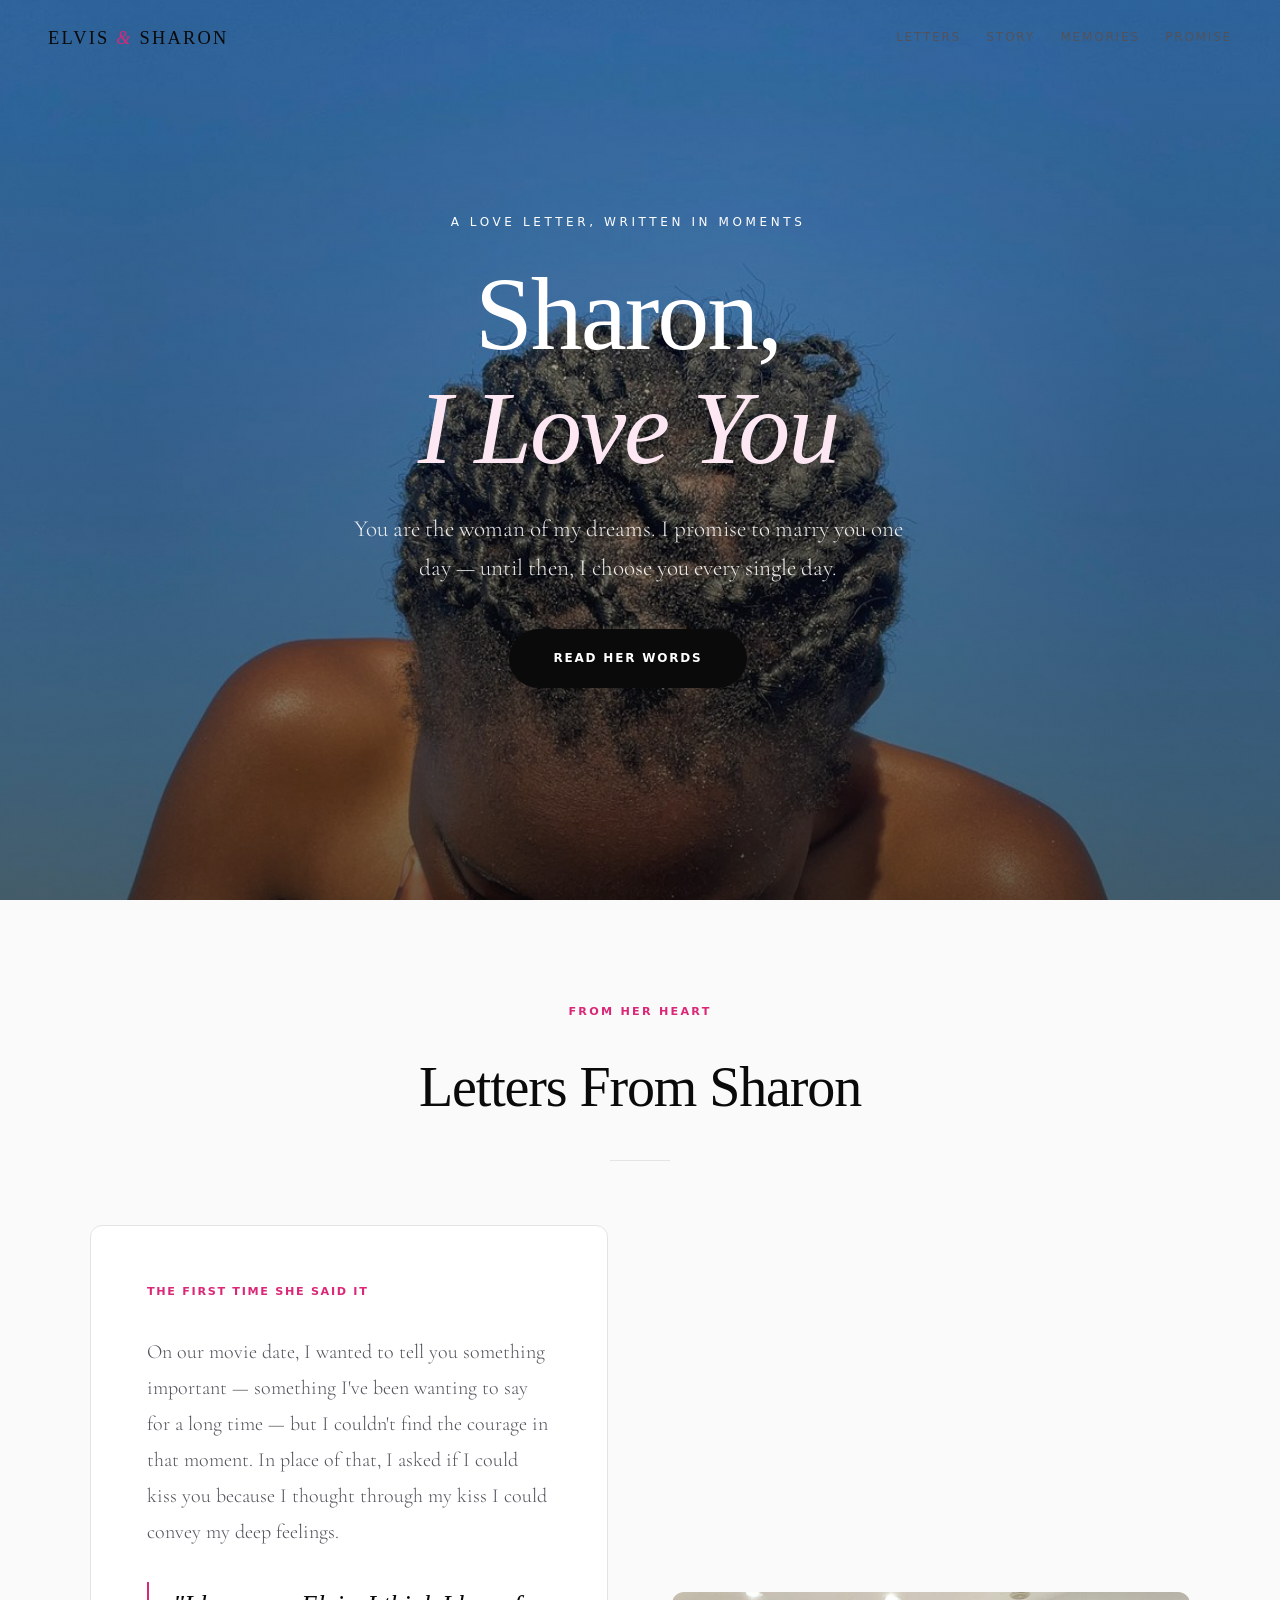
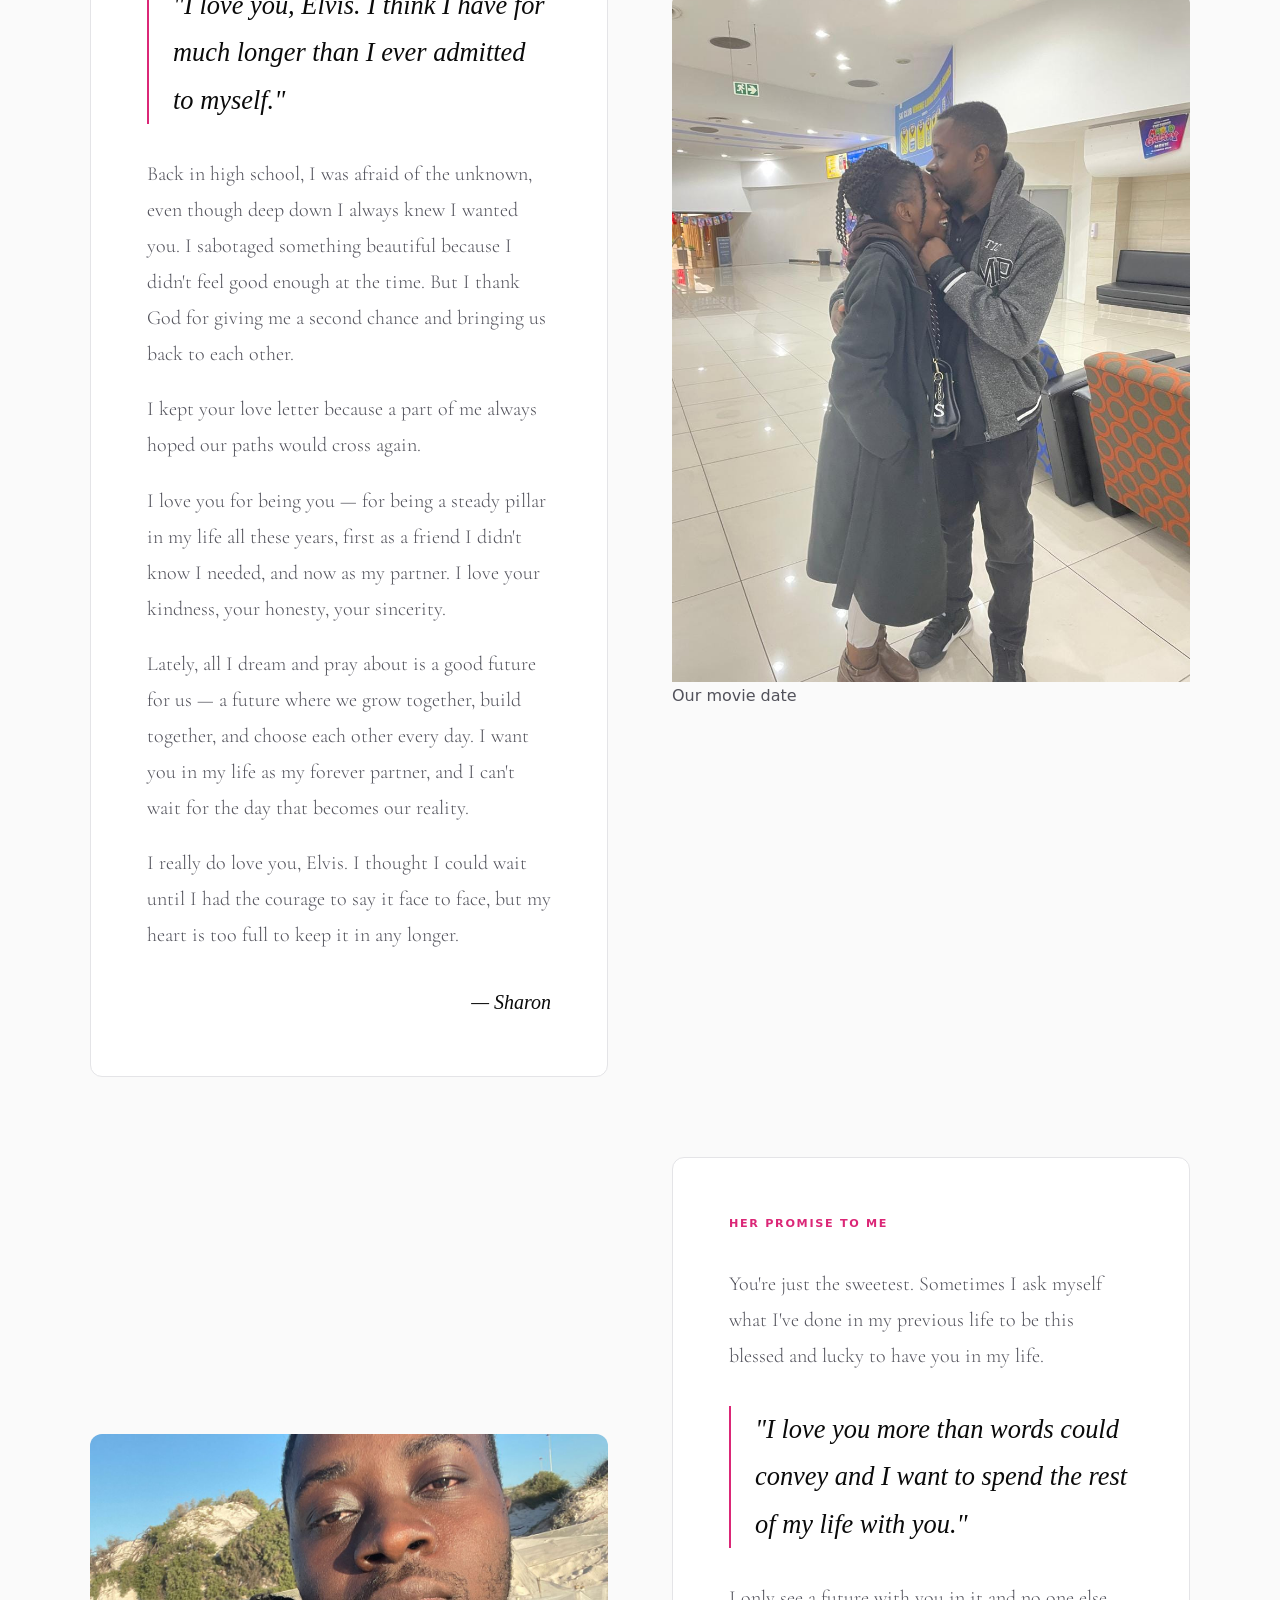
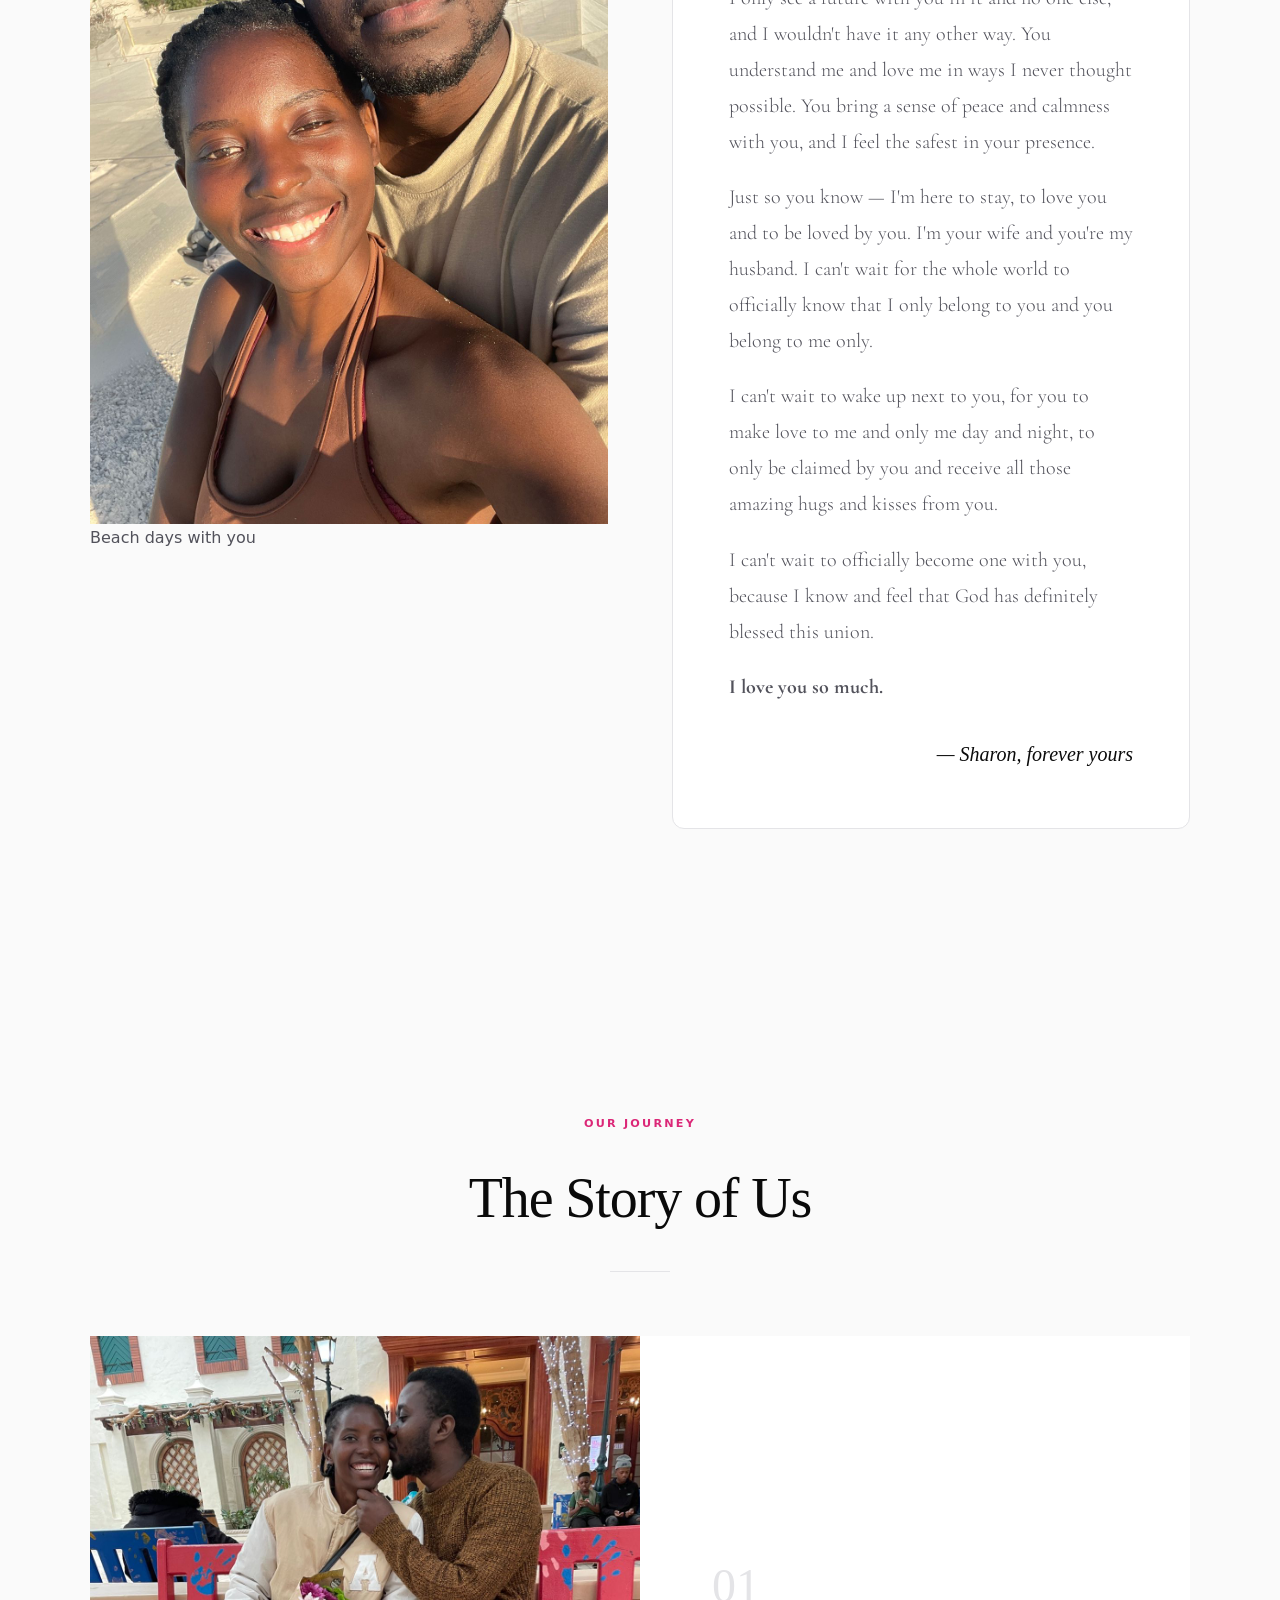
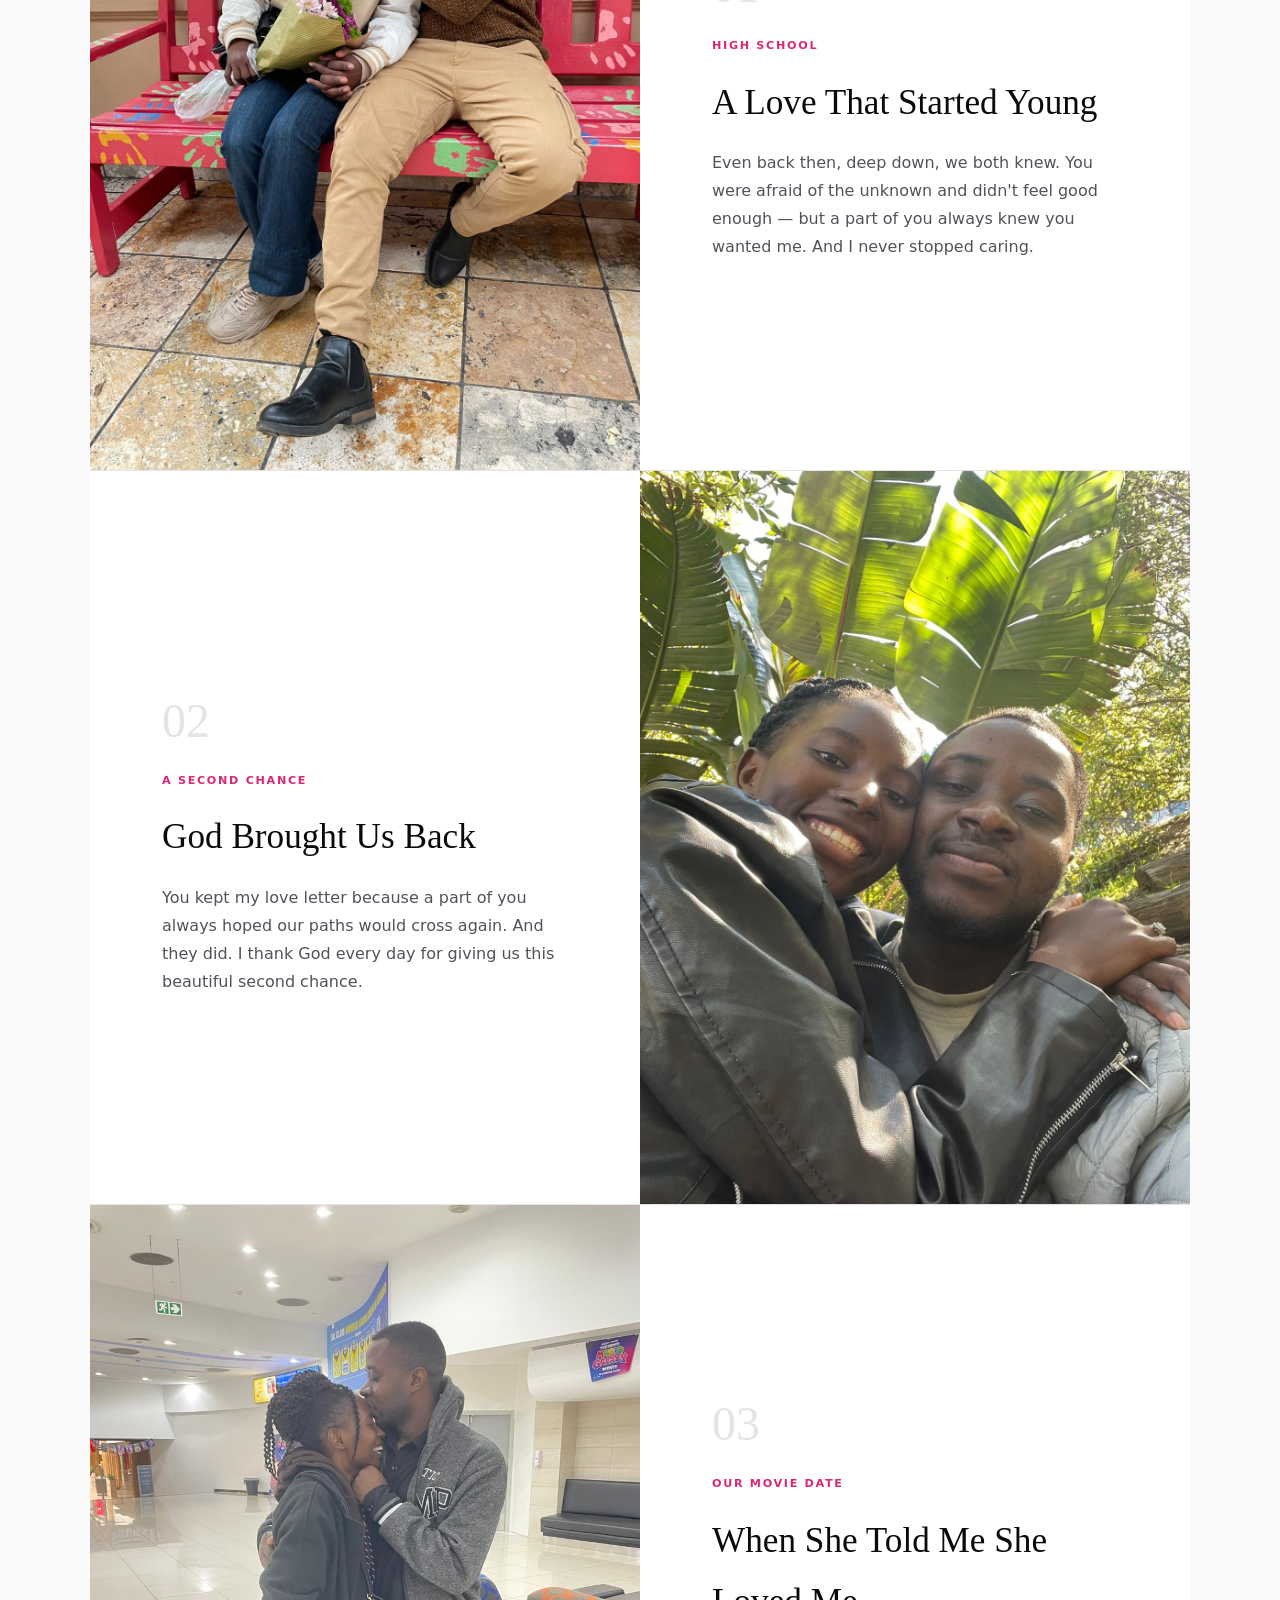
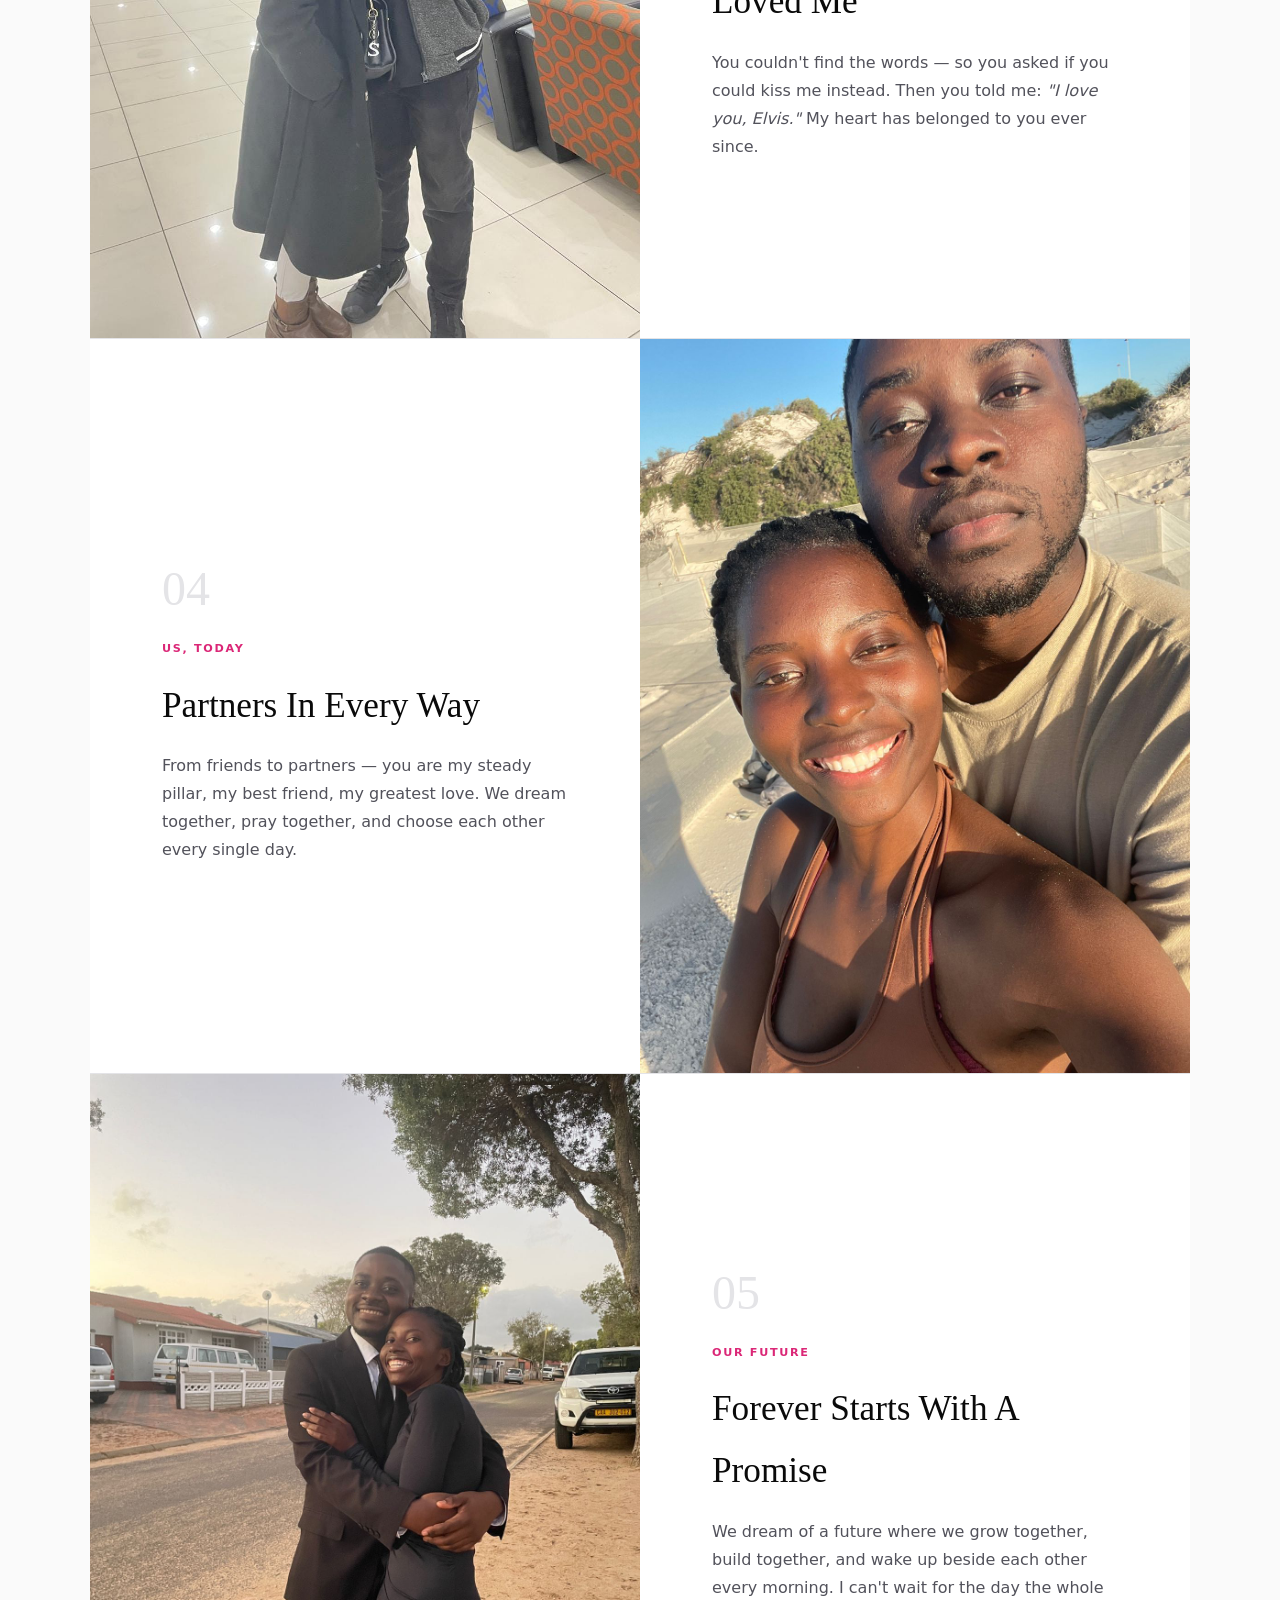
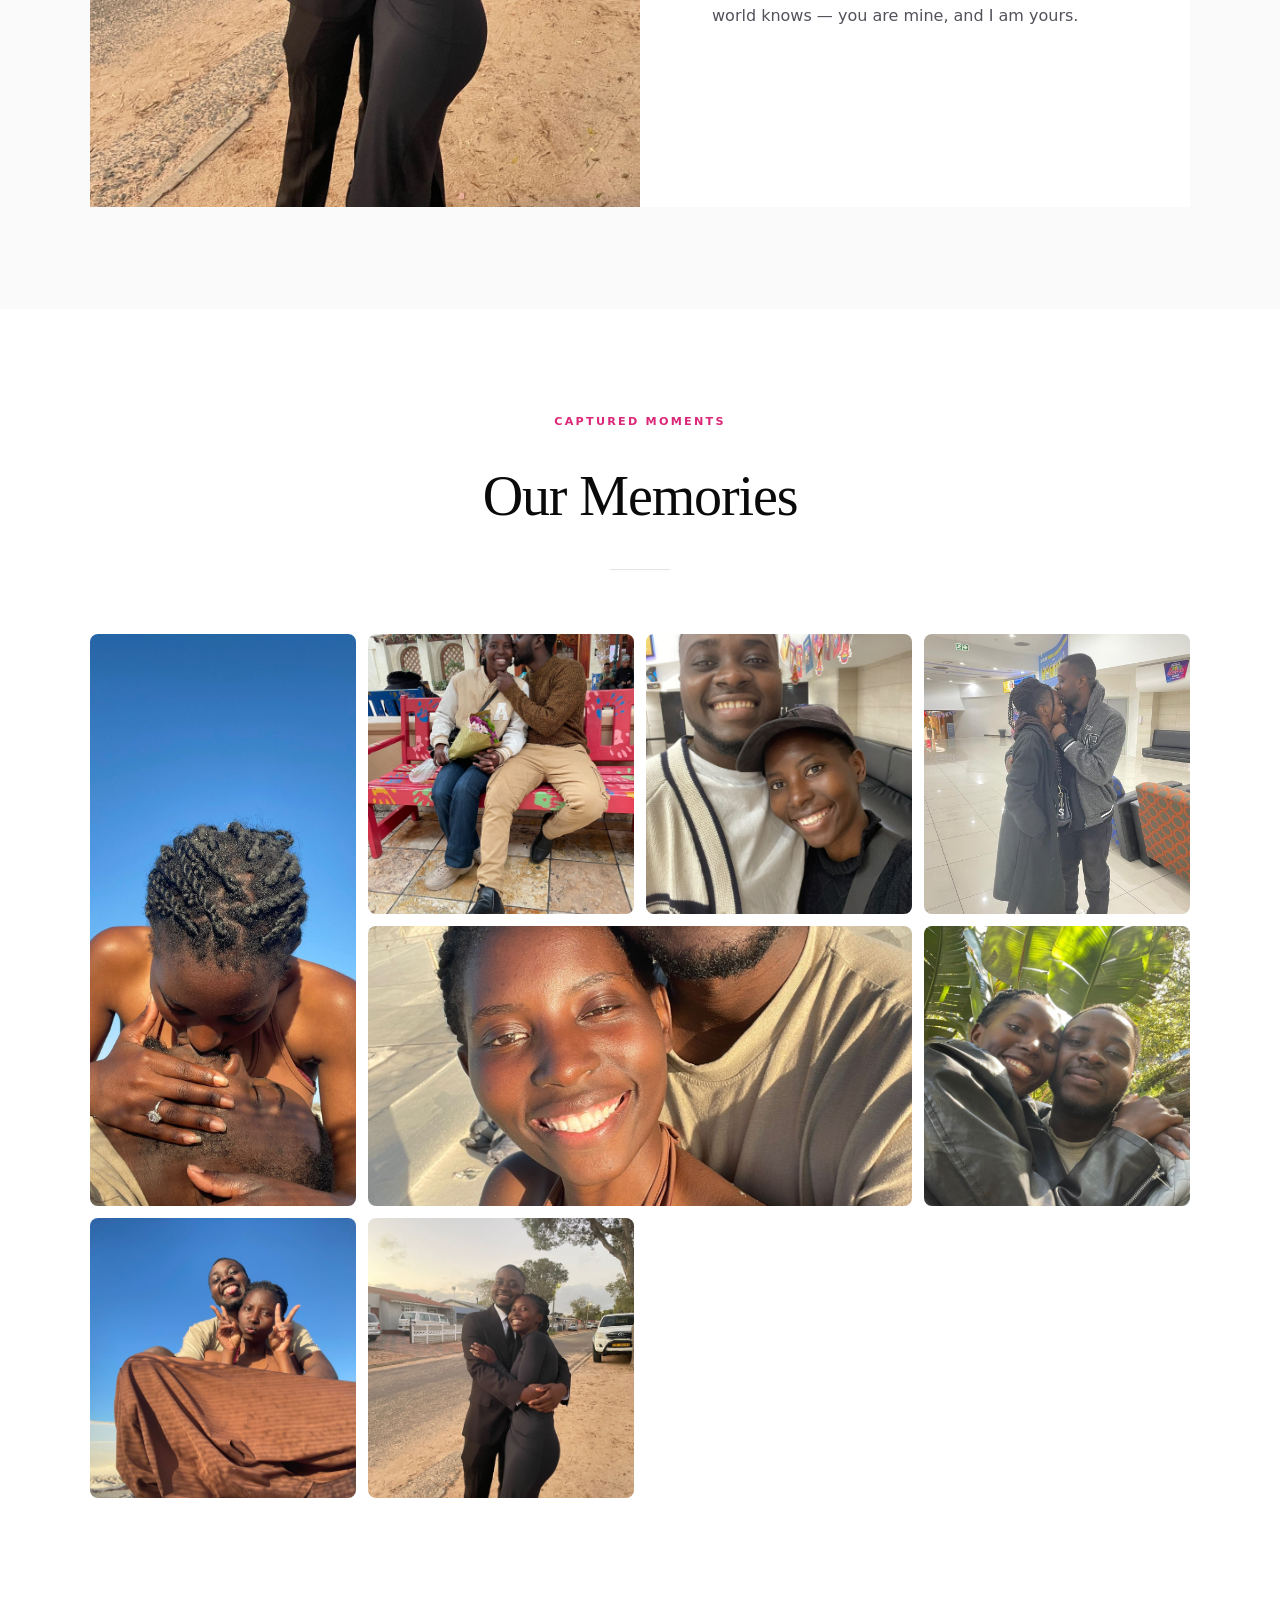
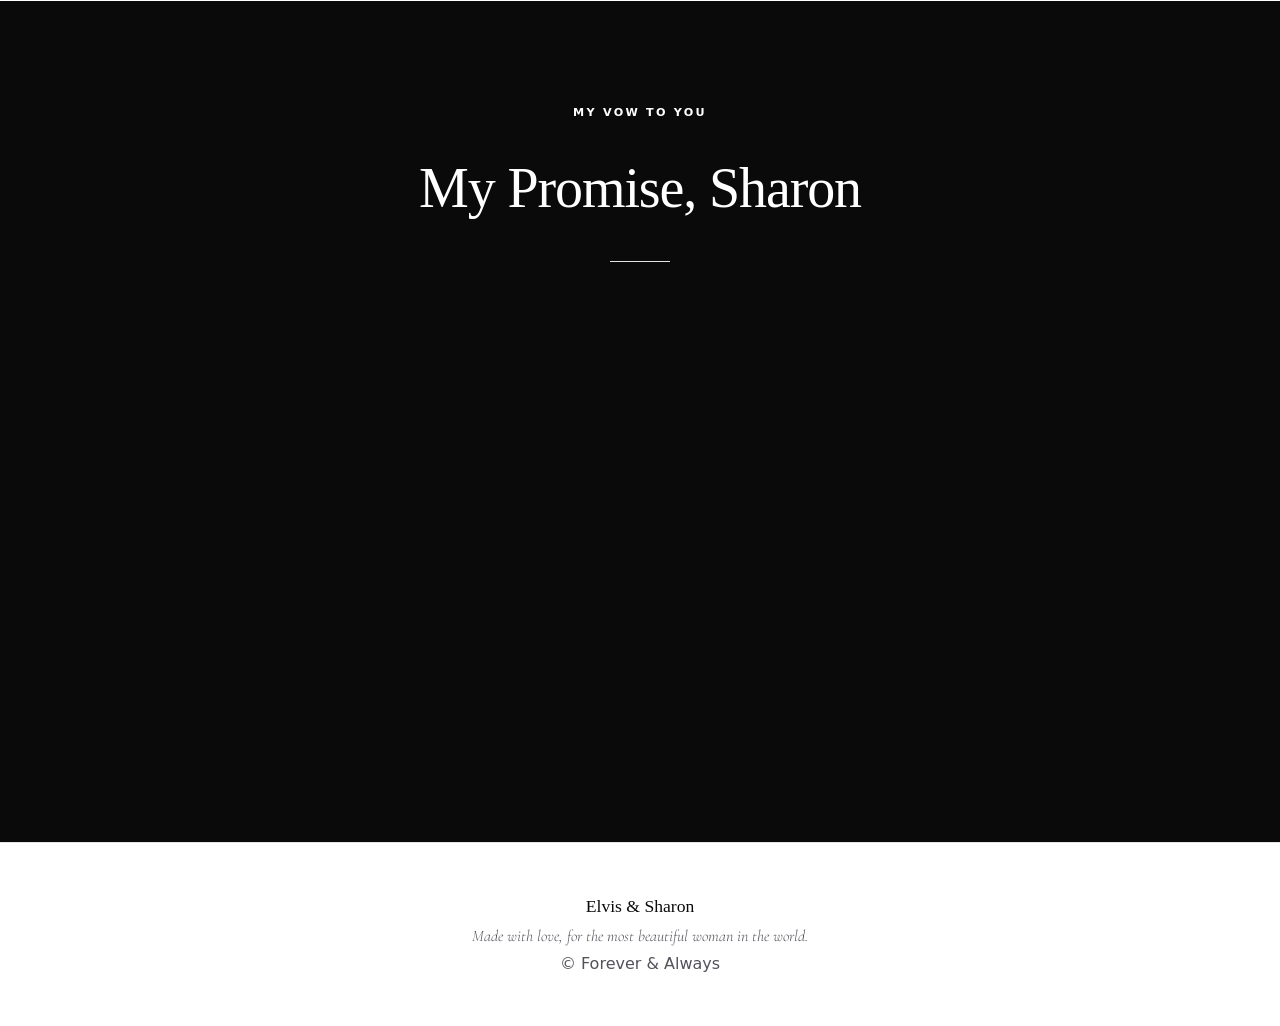
==== commit ac1a8957: ".." ====
--- a/index.html
+++ b/index.html
@@ -2,7 +2,7 @@
 <html lang="en">
 <head>
     <meta charset="UTF-8">
-    <meta name="viewport" content="width=device-width, initial-scale=1.0">
+    <meta name="viewport" content="width=device-width, initial-scale=1.0, maximum-scale=1.0, user-scalable=no">
     <title>For Sharon</title>
     <link rel="preconnect" href="https://fonts.googleapis.com">
     <link rel="preconnect" href="https://fonts.gstatic.com" crossorigin>
--- a/css/sharon.css
+++ b/css/sharon.css
@@ -1,32 +1,28 @@
-:root {
-    --rose: #e75480;
-    --deep-rose: #c2185b;
-    --soft-pink: #ffb6c1;
-    --blush: #ffe4e1;
-    --cream: #fff8f5;
-    --gold: #d4a574;
-    --warm-gold: #f0c27f;
-    --chocolate: #4a2c2a;
-    --wine: #722f37;
-    --plum: #3d1528;
-    --shadow: rgba(199, 21, 133, 0.35);
-    --shadow-soft: rgba(74, 28, 44, 0.1);
-    --gradient-hero: linear-gradient(145deg, #0f0508 0%, #1f0a14 30%, #2d0f22 55%, #1a0812 80%, #0d0408 100%);
-    --gradient-rose: linear-gradient(135deg, #ff6b9d 0%, #e75480 50%, #c2185b 100%);
-    --gradient-gold: linear-gradient(135deg, #f5d49a, #d4a574, #b8860b);
-    --gradient-section: linear-gradient(180deg, #fff9f7 0%, #fff0f3 50%, #fff9f7 100%);
-    --font-display: 'Cormorant Garamond', Georgia, 'Times New Roman', serif;
-    --font-body: 'Lato', 'Segoe UI', sans-serif;
-    --font-script: 'Great Vibes', 'Brush Script MT', cursive;
-    --glass: rgba(255, 255, 255, 0.72);
-    --glass-border: rgba(231, 84, 128, 0.25);
-}
-
-* {
-    margin: 0;
-    padding: 0;
-    box-sizing: border-box;
-}
+/* =============================================
+   SHARON — Modern Editorial (Fully Responsive)
+   ============================================= */
+
+   :root {
+    --ink: #0a0a0a;
+    --ink-soft: #52525b;
+    --accent: #db2777; /* Modern rose pop */
+    --accent-light: #fce7f3;
+    --bg-main: #fafafa;
+    --bg-alt: #ffffff;
+    --white: #ffffff;
+    --border: #e4e4e7;
+    --gold: #d4b896; /* Kept for subtle accents */
+
+    --font-display: 'Playfair Display', Georgia, serif;
+    --font-serif: 'Cormorant Garamond', Georgia, serif;
+    --font-sans: 'Raleway', system-ui, sans-serif;
+
+    --ease: cubic-bezier(0.16, 1, 0.3, 1);
+    --section-pad: clamp(4rem, 8vw, 8rem);
+    --content-max: 1100px;
+}
+
+*, *::before, *::after { margin: 0; padding: 0; box-sizing: border-box; }
 
 html {
     scroll-behavior: smooth;
@@ -34,1537 +30,490 @@
 }
 
 body {
-    font-family: var(--font-body);
+    font-family: var(--font-sans);
     font-weight: 300;
-    background: var(--cream);
-    color: var(--chocolate);
+    background: var(--bg-main);
+    color: var(--ink-soft);
+    line-height: 1.75;
+    -webkit-font-smoothing: antialiased;
     overflow-x: hidden;
-    line-height: 1.7;
-}
-
-/* ===== SVG Icons ===== */
-.icon {
-    display: inline-block;
-    vertical-align: middle;
-    flex-shrink: 0;
-    color: var(--rose);
-    transition: color 0.3s ease, transform 0.3s ease;
-}
-
-.icon-pulse {
-    animation: iconPulse 2s ease-in-out infinite;
-}
-
-@keyframes iconPulse {
-    0%, 100% { transform: scale(1); opacity: 0.8; }
-    50% { transform: scale(1.2); opacity: 1; }
-}
-
-/* ===== Ambient Background ===== */
-.ambient-orbs {
-    position: fixed;
-    inset: 0;
-    pointer-events: none;
-    z-index: 0;
-    overflow: hidden;
-}
-
-.orb {
-    position: absolute;
-    border-radius: 50%;
-    filter: blur(80px);
-    animation: orbDrift 20s ease-in-out infinite;
-}
-
-.orb-1 {
-    width: 400px;
-    height: 400px;
-    background: rgba(231, 84, 128, 0.12);
-    top: 10%;
-    left: -5%;
-}
-
-.orb-2 {
-    width: 350px;
-    height: 350px;
-    background: rgba(240, 194, 127, 0.1);
-    top: 50%;
-    right: -8%;
-    animation-delay: -7s;
-}
-
-.orb-3 {
-    width: 300px;
-    height: 300px;
-    background: rgba(194, 24, 91, 0.08);
-    bottom: 15%;
-    left: 30%;
-    animation-delay: -14s;
-}
-
-@keyframes orbDrift {
-    0%, 100% { transform: translate(0, 0) scale(1); }
-    33% { transform: translate(40px, -30px) scale(1.1); }
-    66% { transform: translate(-30px, 20px) scale(0.95); }
-}
-
-#petals-container {
-    position: fixed;
-    inset: 0;
-    pointer-events: none;
-    z-index: 1;
-    overflow: hidden;
-}
-
-.falling-petal {
-    position: absolute;
-    top: -40px;
-    animation: petalFall linear infinite;
-    will-change: transform;
-}
-
-@keyframes petalFall {
-    0% { transform: translateY(0) translateX(0) rotate(0deg); opacity: 0; }
-    10% { opacity: 1; }
-    90% { opacity: 0.6; }
-    100% { transform: translateY(110vh) translateX(80px) rotate(720deg); opacity: 0; }
-}
-
-/* ===== Floating Hearts Background (fixed) ===== */
-#hearts-container {
+}
+
+img {
+    display: block;
+    max-width: 100%;
+    height: auto;
+}
+
+a { color: inherit; text-decoration: none; }
+
+.svg-sprite { position: absolute; width: 0; height: 0; overflow: hidden; }
+
+/* ---- Header (Mobile Optimized) ---- */
+.site-header {
     position: fixed;
     top: 0;
     left: 0;
+    right: 0;
+    z-index: 100;
+    display: flex;
+    flex-wrap: wrap;
+    align-items: center;
+    justify-content: space-between;
+    padding: 1.2rem clamp(1rem, 4vw, 3rem);
+    transition: all 0.5s var(--ease);
+}
+
+.site-header.scrolled {
+    background: rgba(255, 255, 255, 0.95);
+    backdrop-filter: blur(10px);
+    -webkit-backdrop-filter: blur(10px);
+    padding-top: 0.8rem;
+    padding-bottom: 0.8rem;
+    box-shadow: 0 1px 0 var(--border);
+}
+
+.logo {
+    font-family: var(--font-display);
+    font-size: 1.15rem;
+    font-weight: 500;
+    letter-spacing: 0.12em;
+    text-transform: uppercase;
+    color: var(--ink);
+}
+
+.logo span {
+    color: var(--accent);
+    font-style: italic;
+}
+
+.site-nav {
+    display: flex;
+    gap: clamp(0.8rem, 2vw, 2.5rem);
+}
+
+.site-nav a {
+    font-size: 0.75rem;
+    font-weight: 500;
+    letter-spacing: 0.15em;
+    text-transform: uppercase;
+    color: var(--ink-soft);
+    padding: 0.5rem 0; /* Touch target size */
+    transition: color 0.3s ease;
+}
+
+.site-header.scrolled .logo, 
+.site-header.scrolled .site-nav a {
+    color: var(--ink);
+}
+
+/* ---- Hero ---- */
+.hero {
+    position: relative;
+    min-height: 100svh;
+    display: flex;
+    align-items: center;
+    justify-content: center;
+    overflow: hidden;
+}
+
+.hero-media { position: absolute; inset: 0; }
+
+.hero-media img {
     width: 100%;
     height: 100%;
-    pointer-events: none;
-    z-index: 1;
+    object-fit: cover;
+    object-position: center 30%;
+    transform: scale(1.05);
+    animation: heroKenBurns 25s ease-in-out infinite alternate;
+}
+
+@keyframes heroKenBurns {
+    from { transform: scale(1.05); }
+    to { transform: scale(1.12); }
+}
+
+.hero-overlay {
+    position: absolute;
+    inset: 0;
+    background: linear-gradient(to bottom, rgba(10,10,10,0.2) 0%, rgba(10,10,10,0.6) 100%);
+}
+
+.hero-inner {
+    position: relative;
+    z-index: 2;
+    text-align: center;
+    padding: 2rem clamp(1rem, 5vw, 3rem);
+    width: 100%;
+    max-width: 820px;
+}
+
+.eyebrow {
+    font-size: 0.75rem;
+    letter-spacing: 0.3em;
+    text-transform: uppercase;
+    color: var(--white);
+    margin-bottom: 1.5rem;
+}
+
+.hero h1 {
+    font-family: var(--font-display);
+    font-size: clamp(2.8rem, 10vw, 6.5rem);
+    font-weight: 300;
+    line-height: 1.1;
+    color: var(--white);
+    margin-bottom: 1.5rem;
+    letter-spacing: -0.02em;
+}
+
+.hero h1 em {
+    font-style: italic;
+    color: var(--accent-light);
+}
+
+.hero-lead {
+    font-family: var(--font-serif);
+    font-size: clamp(1.1rem, 4vw, 1.45rem);
+    color: rgba(255, 255, 255, 0.9);
+    max-width: 560px;
+    margin: 0 auto 2.5rem;
+    line-height: 1.7;
+}
+
+/* ---- Buttons ---- */
+.btn-primary {
+    display: inline-block;
+    font-family: var(--font-sans);
+    font-size: 0.75rem;
+    font-weight: 600;
+    letter-spacing: 0.15em;
+    text-transform: uppercase;
+    color: var(--white);
+    background: var(--ink);
+    border: none;
+    border-radius: 40px;
+    padding: 1.2rem 2.8rem;
+    cursor: pointer;
+    transition: all 0.3s var(--ease);
+}
+
+.btn-primary:hover {
+    background: var(--accent);
+    transform: translateY(-2px);
+    box-shadow: 0 8px 20px rgba(219, 39, 119, 0.2);
+}
+
+/* ---- Sections Framework ---- */
+.section {
+    padding: var(--section-pad) clamp(1.2rem, 5vw, 3rem);
+}
+
+.section-intro {
+    text-align: center;
+    max-width: 600px;
+    margin: 0 auto clamp(3rem, 6vw, 4rem);
+}
+
+.section-label {
+    display: block;
+    font-size: 0.7rem;
+    font-weight: 600;
+    letter-spacing: 0.2em;
+    text-transform: uppercase;
+    color: var(--accent);
+    margin-bottom: 1rem;
+}
+
+.section-intro h2 {
+    font-family: var(--font-display);
+    font-size: clamp(2rem, 6vw, 3.5rem);
+    font-weight: 400;
+    color: var(--ink);
+    letter-spacing: -0.02em;
+    margin-bottom: 1.5rem;
+}
+
+.gold-line {
+    width: 60px;
+    height: 1px;
+    background: var(--border);
+    margin: 0 auto;
+}
+
+/* ---- Letters (Minimalist Cards) ---- */
+.letter-block {
+    display: grid;
+    grid-template-columns: 1fr 1fr;
+    gap: clamp(2rem, 6vw, 4rem);
+    align-items: center;
+    max-width: var(--content-max);
+    margin: 0 auto 5rem;
+}
+
+.letter-block--reverse .letter-paper { order: 2; }
+.letter-block--reverse .letter-figure { order: 1; }
+
+.letter-paper {
+    background: var(--bg-alt);
+    border: 1px solid var(--border);
+    border-radius: 12px;
+    padding: clamp(2rem, 5vw, 3.5rem);
+}
+
+.letter-tag {
+    display: block;
+    font-size: 0.7rem;
+    font-weight: 600;
+    letter-spacing: 0.15em;
+    text-transform: uppercase;
+    color: var(--accent);
+    margin-bottom: 2rem;
+}
+
+.letter-body {
+    font-family: var(--font-serif);
+    font-size: clamp(1.1rem, 2vw, 1.25rem);
+    color: var(--ink-soft);
+    line-height: 1.8;
+}
+
+.letter-body p { margin-bottom: 1.2rem; }
+
+.pull-quote {
+    font-family: var(--font-display);
+    font-size: clamp(1.3rem, 3vw, 1.65rem);
+    font-style: italic;
+    color: var(--ink);
+    padding-left: 1.5rem;
+    margin: 2rem 0 !important;
+    border-left: 2px solid var(--accent);
+}
+
+.letter-sign {
+    font-family: var(--font-display);
+    font-size: 1.25rem;
+    font-style: italic;
+    color: var(--ink);
+    margin-top: 2rem;
+    text-align: right;
+}
+
+.letter-figure {
+    position: relative;
+    border-radius: 12px;
     overflow: hidden;
 }
 
-.floating-heart {
-    position: absolute;
-    bottom: -60px;
-    opacity: 0.5;
-    animation: floatUp linear infinite;
-    user-select: none;
-    will-change: transform, opacity;
-    filter: drop-shadow(0 0 6px rgba(231, 84, 128, 0.4));
-}
-
-@keyframes floatUp {
-    0% {
-        transform: translateY(0) translateX(0) rotate(0deg) scale(1);
-        opacity: 0;
-    }
-    10% {
-        opacity: 0.8;
-    }
-    50% {
-        transform: translateY(-50vh) translateX(30px) rotate(180deg) scale(1.1);
-        opacity: 0.6;
-    }
-    90% {
-        opacity: 0.3;
-    }
-    100% {
-        transform: translateY(-110vh) translateX(-20px) rotate(360deg) scale(0.9);
-        opacity: 0;
-    }
-}
-
-/* ===== Navigation ===== */
-nav {
-    position: fixed;
-    top: 0;
-    left: 0;
+.letter-figure img {
     width: 100%;
-    z-index: 1000;
-    background: rgba(15, 5, 8, 0.75);
-    backdrop-filter: blur(24px) saturate(1.4);
-    -webkit-backdrop-filter: blur(24px) saturate(1.4);
-    padding: 0 2rem;
-    display: flex;
-    justify-content: space-between;
-    align-items: center;
-    height: 70px;
-    border-bottom: 1px solid rgba(231, 84, 128, 0.2);
-    transition: all 0.4s ease;
-}
-
-.nav-brand {
-    display: flex;
-    align-items: center;
-    gap: 0.5rem;
-    color: var(--soft-pink);
-    text-decoration: none;
-    font-family: var(--font-script);
-    font-size: 1.5rem;
-    letter-spacing: 0.5px;
-    transition: color 0.3s ease;
-}
-
-.nav-brand:hover {
-    color: #fff;
-}
-
-.nav-brand .icon {
-    color: var(--rose);
-}
-
-nav.scrolled {
-    background: rgba(15, 5, 8, 0.95);
-    box-shadow: 0 8px 40px rgba(0, 0, 0, 0.4);
-    height: 62px;
-}
-
-.nav-links {
-    display: flex;
-    gap: 2.2rem;
-    list-style: none;
-    flex-wrap: wrap;
-    justify-content: center;
-}
-
-.nav-links a {
-    color: var(--soft-pink);
-    text-decoration: none;
-    font-size: 0.9rem;
-    font-weight: 500;
-    letter-spacing: 0.5px;
-    transition: all 0.3s ease;
-    position: relative;
-    padding: 4px 0;
-}
-
-.nav-links a::after {
-    content: '';
-    position: absolute;
-    bottom: -2px;
-    left: 50%;
-    width: 0;
-    height: 2px;
-    background: var(--rose);
-    transition: all 0.3s ease;
-    transform: translateX(-50%);
-    border-radius: 2px;
-}
-
-.nav-links a:hover {
-    color: #fff;
-}
-.nav-links a:hover::after {
+    aspect-ratio: 3/4;
+    object-fit: cover;
+}
+
+/* ---- Story ---- */
+.story-chapters {
+    max-width: var(--content-max);
+    margin: 0 auto;
+}
+
+.chapter {
+    display: grid;
+    grid-template-columns: 1fr 1fr;
+    min-height: 480px;
+    border-bottom: 1px solid var(--border);
+}
+
+.chapter:last-child { border-bottom: none; }
+.chapter--flip { direction: rtl; }
+.chapter--flip > * { direction: ltr; }
+
+.chapter-image img {
     width: 100%;
-}
-
-/* ===== Hero Section ===== */
-.hero {
-    min-height: 100vh;
+    height: 100%;
+    min-height: 400px;
+    object-fit: cover;
+}
+
+.chapter-text {
     display: flex;
     flex-direction: column;
     justify-content: center;
-    align-items: center;
-    text-align: center;
-    background: var(--gradient-hero);
+    padding: clamp(2rem, 6vw, 4.5rem);
+    background: var(--bg-alt);
+}
+
+.chapter-num {
+    font-family: var(--font-display);
+    font-size: 3rem;
+    color: var(--border);
+    margin-bottom: 0.5rem;
+}
+
+.chapter-date {
+    font-size: 0.7rem;
+    font-weight: 600;
+    letter-spacing: 0.15em;
+    text-transform: uppercase;
+    color: var(--accent);
+    margin-bottom: 1rem;
+}
+
+.chapter-text h3 {
+    font-family: var(--font-display);
+    font-size: clamp(1.6rem, 4vw, 2.2rem);
+    font-weight: 400;
+    color: var(--ink);
+    margin-bottom: 1rem;
+}
+
+/* ---- Gallery ---- */
+.gallery-section {
+    background: var(--bg-alt);
+}
+
+.gallery {
+    max-width: var(--content-max);
+    margin: 0 auto;
+    display: grid;
+    grid-template-columns: repeat(auto-fit, minmax(250px, 1fr));
+    grid-auto-rows: 280px;
+    gap: 12px;
+}
+
+.gallery-cell {
     position: relative;
-    padding: 7rem 2rem 5rem;
+    border-radius: 8px;
     overflow: hidden;
 }
 
-.hero-bg-shimmer {
-    position: absolute;
-    inset: 0;
-    background:
-        radial-gradient(ellipse 80% 60% at 20% 40%, rgba(231, 84, 128, 0.18) 0%, transparent 60%),
-        radial-gradient(ellipse 60% 50% at 80% 60%, rgba(240, 194, 127, 0.1) 0%, transparent 55%),
-        radial-gradient(ellipse at center, rgba(194, 24, 91, 0.12) 0%, transparent 70%);
-    animation: shimmerPulse 8s ease-in-out infinite;
-}
-
-@keyframes shimmerPulse {
-    0%, 100% { opacity: 0.7; transform: scale(1); }
-    50% { opacity: 1; transform: scale(1.02); }
-}
-
-.hero::before {
-    content: '';
-    position: absolute;
-    inset: 0;
-    background: url("data:image/svg+xml,%3Csvg width='60' height='60' viewBox='0 0 60 60' xmlns='http://www.w3.org/2000/svg'%3E%3Cg fill='none' fill-rule='evenodd'%3E%3Cg fill='%23e75480' fill-opacity='0.03'%3E%3Cpath d='M36 34v-4h-2v4h-4v2h4v4h2v-4h4v-2h-4zm0-30V0h-2v4h-4v2h4v4h2V6h4V4h-4zM6 34v-4H4v4H0v2h4v4h2v-4h4v-2H6zM6 4V0H4v4H0v2h4v4h2V6h4V4H6z'/%3E%3C/g%3E%3C/g%3E%3C/svg%3E");
-    opacity: 0.5;
-}
-
-.hero-layout {
-    display: flex;
-    align-items: center;
-    justify-content: center;
-    gap: 4rem;
-    flex-wrap: wrap;
-    position: relative;
-    z-index: 5;
-    max-width: 1100px;
-    width: 100%;
-}
-
-.hero-eyebrow {
-    font-family: var(--font-body);
-    font-size: 0.8rem;
-    letter-spacing: 4px;
-    text-transform: uppercase;
-    color: var(--warm-gold);
-    margin-bottom: 0.8rem;
-    opacity: 0.9;
-}
-
-.hero-image-wrap {
-    position: relative;
-    z-index: 5;
-    flex-shrink: 0;
-}
-
-.hero-frame {
-    position: relative;
-    width: 280px;
-    height: 280px;
-}
-
-.hero-photo {
+.gallery-cell--tall { grid-row: span 2; }
+.gallery-cell--wide { grid-column: span 2; }
+
+.gallery-cell img {
     width: 100%;
     height: 100%;
     object-fit: cover;
-    border-radius: 50%;
-    border: 3px solid transparent;
-    background: linear-gradient(var(--cream), var(--cream)) padding-box,
-                var(--gradient-rose) border-box;
-    box-shadow:
-        0 0 0 6px rgba(231, 84, 128, 0.15),
-        0 20px 60px rgba(0, 0, 0, 0.5),
-        0 0 80px rgba(231, 84, 128, 0.3);
-    animation: heroPhotoGlow 4s ease-in-out infinite;
-}
-
-.hero-frame-ring {
-    position: absolute;
-    inset: -18px;
-    border-radius: 50%;
-    border: 1px solid rgba(240, 194, 127, 0.3);
-    animation: ringRotate 20s linear infinite;
-}
-
-.hero-frame-ring::before {
-    content: '';
-    position: absolute;
-    top: -2px;
-    left: 50%;
-    width: 8px;
-    height: 8px;
-    background: var(--warm-gold);
-    border-radius: 50%;
-    box-shadow: 0 0 12px var(--warm-gold);
-    transform: translateX(-50%);
-}
-
-@keyframes ringRotate {
-    from { transform: rotate(0deg); }
-    to { transform: rotate(360deg); }
-}
-
-@keyframes heroPhotoGlow {
-    0%,
-    100% {
-        box-shadow: 0 0 40px rgba(231, 84, 128, 0.6), 0 0 80px rgba(231, 84, 128, 0.3);
+    transition: transform 0.5s ease;
+}
+
+.gallery-cell:hover img { transform: scale(1.05); }
+
+/* ---- Promise Section ---- */
+.promise-section {
+    background: var(--ink);
+    padding: var(--section-pad) clamp(1.2rem, 5vw, 3rem);
+    text-align: center;
+    color: var(--white);
+}
+
+.promise-section .section-label,
+.promise-section .section-intro h2 {
+    color: var(--white);
+}
+
+.promise-lead {
+    font-family: var(--font-serif);
+    font-size: clamp(1.1rem, 3vw, 1.3rem);
+    color: rgba(255,255,255,0.8);
+    margin-bottom: 3rem;
+    max-width: 720px;
+    margin-inline: auto;
+}
+
+.promise-letter {
+    background: rgba(255,255,255,0.05);
+    border: 1px solid rgba(255,255,255,0.1);
+    border-radius: 12px;
+    padding: clamp(2rem, 5vw, 3rem);
+    text-align: left;
+    max-width: 720px;
+    margin: 0 auto 2.5rem;
+}
+
+.letter-text {
+    font-family: var(--font-serif);
+    font-size: clamp(1.1rem, 2vw, 1.25rem);
+    color: var(--white);
+    line-height: 1.8;
+    white-space: pre-wrap;
+}
+
+/* ---- Mobile Media Queries ---- */
+@media (max-width: 900px) {
+    /* Stack elements vertically on smaller screens */
+    .letter-block,
+    .chapter {
+        grid-template-columns: 1fr;
+        gap: 2rem;
     }
-    50% {
-        box-shadow: 0 0 60px rgba(231, 84, 128, 0.9), 0 0 120px rgba(231, 84, 128, 0.5);
+
+    /* Fix visual hierarchy: Image always on top of text on mobile */
+    .letter-block .letter-figure { order: -1 !important; }
+    .letter-block .letter-paper { order: 2 !important; }
+    
+    .chapter, .chapter--flip { direction: ltr; }
+    .chapter-image { order: -1; }
+    
+    .gallery-cell--wide { grid-column: span 1; }
+}
+
+@media (max-width: 600px) {
+    .site-header {
+        flex-direction: column;
+        gap: 1rem;
+        background: rgba(255, 255, 255, 0.98);
     }
-}
-
-.hero-content {
-    position: relative;
-    z-index: 5;
-    max-width: 560px;
-    text-align: left;
-}
-
-.hero-heart {
-    margin-bottom: 0.5rem;
-    animation: heartbeat 1.5s ease-in-out infinite;
-    display: inline-block;
-}
-
-.icon-hero-heart {
-    color: var(--rose);
-    filter: drop-shadow(0 0 24px rgba(231, 84, 128, 0.9));
-}
-
-@keyframes heartbeat {
-    0%,
-    100% {
-        transform: scale(1);
+    
+    .site-nav {
+        flex-wrap: wrap;
+        justify-content: center;
+        width: 100%;
+        gap: 1rem;
     }
-    14% {
-        transform: scale(1.15);
+    
+    .hero h1 { font-size: 2.8rem; }
+    
+    .gallery {
+        grid-template-columns: 1fr;
+        grid-auto-rows: 240px;
     }
-    28% {
-        transform: scale(1);
-    }
-    42% {
-        transform: scale(1.15);
-    }
-    70% {
-        transform: scale(1);
-    }
-}
-
-.hero h1 {
-    font-family: var(--font-display);
-    font-size: clamp(2.8rem, 5vw, 4.2rem);
-    color: #fff;
-    font-weight: 600;
-    letter-spacing: 1px;
-    margin-bottom: 0.3rem;
-    line-height: 1.1;
-    text-shadow: 0 0 50px rgba(231, 84, 128, 0.5);
-}
-
-.hero-subtitle {
-    font-family: var(--font-script);
-    font-size: clamp(2rem, 4vw, 3rem);
-    color: var(--soft-pink);
-    margin-bottom: 1.2rem;
-    letter-spacing: 1px;
-    line-height: 1.2;
-}
-
-.hero-message {
-    font-size: clamp(0.95rem, 1.8vw, 1.05rem);
-    color: rgba(255, 220, 220, 0.9);
-    margin: 0 0 2rem;
-    line-height: 1.9;
-    font-weight: 300;
-}
-
-.scroll-indicator {
-    position: absolute;
-    bottom: 2rem;
-    left: 50%;
-    transform: translateX(-50%);
-    z-index: 5;
-    display: flex;
-    flex-direction: column;
-    align-items: center;
-    gap: 0.5rem;
-    color: var(--soft-pink);
-    font-size: 0.85rem;
-    letter-spacing: 1px;
-    animation: bounceDown 2s ease-in-out infinite;
-}
-
-.scroll-indicator .icon-scroll {
-    color: var(--soft-pink);
-    animation: arrowBounce 1.5s ease-in-out infinite;
-}
-
-@keyframes bounceDown {
-    0%,
-    100% {
-        transform: translateX(-50%) translateY(0);
-    }
-    50% {
-        transform: translateX(-50%) translateY(10px);
-    }
-}
-
-@keyframes arrowBounce {
-    0%,
-    100% {
-        transform: translateY(0);
-        opacity: 1;
-    }
-    50% {
-        transform: translateY(8px);
-        opacity: 0.6;
-    }
-}
-
-/* ===== Section Styles ===== */
-section {
-    position: relative;
-    z-index: 2;
-    padding: 6rem 2rem;
-}
-
-section:nth-child(even) {
-    background: var(--gradient-section);
-}
-
-.section-header {
+    
+    .gallery-cell--tall { grid-row: span 1; }
+}
+
+/* ---- Footer & Modal ---- */
+.modal {
+    position: fixed; inset: 0; z-index: 200;
+    display: flex; align-items: center; justify-content: center;
+    padding: 1.5rem; opacity: 0; visibility: hidden;
+    transition: opacity 0.4s ease;
+}
+.modal.active { opacity: 1; visibility: visible; }
+.modal-backdrop { position: absolute; inset: 0; background: rgba(0,0,0,0.8); }
+.modal-panel {
+    position: relative; background: var(--bg-alt);
+    padding: clamp(2rem, 5vw, 3rem); border-radius: 12px;
+    max-width: 480px; width: 100%; text-align: center;
+}
+.modal-panel h3 { font-family: var(--font-display); font-size: 1.8rem; margin-bottom: 1rem; }
+.modal-panel p { font-family: var(--font-serif); font-size: 1.1rem; margin-bottom: 1rem; }
+
+.site-footer {
+    background: var(--bg-alt);
     text-align: center;
-    margin-bottom: 3rem;
-}
-
-.section-title {
-    font-family: var(--font-display);
-    font-size: clamp(2.2rem, 4.5vw, 3.2rem);
-    text-align: center;
-    color: var(--deep-rose);
-    margin-bottom: 1rem;
-    letter-spacing: 0.5px;
-    font-weight: 600;
-    position: relative;
-    display: inline-block;
-    width: 100%;
-}
-
-.section-title::after {
-    content: '';
-    display: block;
-    width: 80px;
-    height: 2px;
-    background: var(--gradient-rose);
-    margin: 0.8rem auto 0;
-    border-radius: 2px;
-}
-
-.section-divider {
-    display: flex;
-    align-items: center;
-    justify-content: center;
-    gap: 1.2rem;
-    margin-bottom: 0;
-    color: var(--rose);
-    animation: dividerPulse 3s ease-in-out infinite;
-}
-
-@keyframes dividerPulse {
-    0%,
-    100% {
-        opacity: 0.6;
-    }
-    50% {
-        opacity: 1;
-    }
-}
-
-/* ===== Love Letter Section ===== */
-#her-letters {
-    background: linear-gradient(180deg, #fff9f7 0%, #fff0f3 50%, #fff9f7 100%);
-    padding: 6rem 2rem;
-}
-
-.letters-grid {
-    display: grid;
-    grid-template-columns: repeat(auto-fit, minmax(320px, 1fr));
-    gap: 2.5rem;
-    max-width: 1200px;
-    margin: 0 auto;
-}
-
-.letter-label {
-    display: block;
-    font-family: var(--font-script);
-    font-size: 1.4rem;
-    color: var(--rose);
-    text-align: center;
-    margin-bottom: 1.5rem;
-    letter-spacing: 0.5px;
-}
-
-.letter-static p {
-    margin-bottom: 1rem;
-}
-
-.letter-static p:last-child {
-    margin-bottom: 0;
-}
-
-.letter-image {
-    margin-top: 1.5rem;
-    border-radius: 12px;
-    overflow: hidden;
-    box-shadow: 0 8px 25px var(--shadow-soft);
-}
-
-.letter-image img {
-    width: 100%;
-    height: 220px;
-    object-fit: cover;
-    display: block;
-    transition: transform 0.4s ease;
-}
-
-.letter-container:hover .letter-image img {
-    transform: scale(1.03);
-}
-
-.letter-container {
-    max-width: 700px;
-    margin: 0 auto;
-    background: var(--glass);
-    backdrop-filter: blur(16px);
-    -webkit-backdrop-filter: blur(16px);
-    border-radius: 24px;
-    padding: 3rem 2.5rem 2.5rem;
-    box-shadow:
-        0 25px 70px var(--shadow-soft),
-        0 0 0 1px var(--glass-border),
-        inset 0 1px 0 rgba(255, 255, 255, 0.8);
-    border: 1px solid var(--glass-border);
-    position: relative;
-    transition: all 0.5s cubic-bezier(0.175, 0.885, 0.32, 1.275);
-}
-
-.letter-seal {
-    position: absolute;
-    top: -28px;
-    left: 50%;
-    transform: translateX(-50%);
-    width: 56px;
-    height: 56px;
-    background: linear-gradient(145deg, #fff, #fff0f3);
-    border-radius: 50%;
-    display: flex;
-    align-items: center;
-    justify-content: center;
-    box-shadow: 0 8px 25px var(--shadow), 0 0 0 3px rgba(231, 84, 128, 0.2);
-    color: var(--deep-rose);
-    z-index: 2;
-}
-
-.letter-container::before {
-    display: none;
-}
-
-.letter-container:hover {
-    box-shadow: 0 25px 70px var(--shadow), 0 8px 30px rgba(231, 84, 128, 0.2);
-    transform: translateY(-5px);
-}
-
-.letter-text {
-    font-size: 1.05rem;
-    line-height: 2;
-    color: #5a3a3a;
-    font-family: var(--font-display);
-    letter-spacing: 0.3px;
-}
-
-.letter-signature {
-    display: flex;
-    align-items: center;
-    justify-content: flex-end;
-    gap: 0.5rem;
-    margin-top: 1.5rem;
-    font-family: var(--font-script);
-    font-size: 2rem;
-    color: var(--deep-rose);
-}
-
-.typewriter-cursor {
-    display: inline-block;
-    width: 3px;
-    height: 1.2em;
-    background: var(--rose);
-    margin-left: 3px;
-    animation: blink 0.8s step-end infinite;
-    vertical-align: text-bottom;
-}
-
-@keyframes blink {
-    0%,
-    100% {
-        opacity: 1;
-    }
-    50% {
-        opacity: 0;
-    }
-}
-
-/* ===== Reasons Section ===== */
-#reasons {
-    background: #fff;
-    padding: 6rem 2rem;
-    position: relative;
-}
-
-#reasons::before {
-    content: '';
-    position: absolute;
-    top: 0;
-    left: 0;
-    right: 0;
-    height: 1px;
-    background: linear-gradient(90deg, transparent, var(--soft-pink), transparent);
-}
-
-.reasons-grid {
-    display: grid;
-    grid-template-columns: repeat(auto-fit, minmax(280px, 1fr));
-    gap: 2rem;
-    max-width: 1100px;
-    margin: 0 auto;
-}
-
-.reason-card {
-    background: #fff;
-    border-radius: 20px;
-    padding: 0 0 2rem;
-    text-align: center;
-    box-shadow: 0 12px 40px var(--shadow-soft);
-    border: 1px solid rgba(231, 84, 128, 0.12);
-    transition: all 0.5s cubic-bezier(0.175, 0.885, 0.32, 1.275);
-    cursor: default;
-    position: relative;
-    overflow: hidden;
-}
-
-.reason-photo-wrap {
-    position: relative;
-    overflow: hidden;
-    margin-bottom: 0;
-}
-
-.reason-photo-wrap::after {
-    content: '';
-    position: absolute;
-    inset: 0;
-    background: linear-gradient(transparent 50%, rgba(61, 21, 40, 0.15));
-    pointer-events: none;
-}
-
-.reason-card::before {
-    content: '';
-    position: absolute;
-    top: 0;
-    left: 0;
-    width: 100%;
-    height: 4px;
-    background: var(--gradient-rose);
-    opacity: 0;
-    transition: opacity 0.3s ease;
-}
-
-.reason-card:hover {
-    transform: translateY(-8px) scale(1.02);
-    box-shadow: 0 20px 50px var(--shadow);
-    border-color: var(--rose);
-}
-
-.reason-card:hover::before {
-    opacity: 1;
-}
-
-.reason-photo {
-    width: 100%;
-    height: 180px;
-    object-fit: cover;
-    border-radius: 0;
-    margin-bottom: 0;
-    transition: transform 0.6s ease;
-}
-
-.reason-card:hover .reason-photo {
-    transform: scale(1.04);
-}
-
-.reason-icon {
-    margin: -1.5rem auto 0.8rem;
-    display: flex;
-    align-items: center;
-    justify-content: center;
-    width: 52px;
-    height: 52px;
-    background: #fff;
-    border-radius: 50%;
-    box-shadow: 0 6px 20px var(--shadow);
-    position: relative;
-    z-index: 2;
-    animation: iconWiggle 4s ease-in-out infinite;
-    color: var(--rose);
-}
-
-.reason-card h3 {
-    padding: 0 1.5rem;
-}
-
-.reason-card p {
-    padding: 0 1.5rem;
-}
-
-.reason-card:nth-child(2) .reason-icon {
-    animation-delay: 0.3s;
-}
-.reason-card:nth-child(3) .reason-icon {
-    animation-delay: 0.6s;
-}
-.reason-card:nth-child(4) .reason-icon {
-    animation-delay: 0.9s;
-}
-.reason-card:nth-child(5) .reason-icon {
-    animation-delay: 1.2s;
-}
-.reason-card:nth-child(6) .reason-icon {
-    animation-delay: 1.5s;
-}
-
-@keyframes iconWiggle {
-    0%,
-    100% {
-        transform: rotate(0deg);
-    }
-    25% {
-        transform: rotate(-8deg);
-    }
-    75% {
-        transform: rotate(8deg);
-    }
-}
-
-.reason-card h3 {
-    font-family: var(--font-display);
-    color: var(--deep-rose);
-    font-size: 1.3rem;
-    margin-bottom: 0.8rem;
-}
-
-.reason-card p {
-    color: #7a5a5a;
-    font-size: 0.95rem;
-    line-height: 1.7;
-}
-
-/* ===== Timeline Section ===== */
-#our-story {
-    background: linear-gradient(180deg, #fff5f5 0%, var(--cream) 100%);
-    padding: 5rem 2rem;
-}
-
-.timeline {
-    max-width: 800px;
-    margin: 0 auto;
-    position: relative;
-    padding-left: 3rem;
-}
-
-.timeline::before {
-    content: '';
-    position: absolute;
-    left: 1.4rem;
-    top: 0;
-    bottom: 0;
-    width: 3px;
-    background: var(--gradient-rose);
-    border-radius: 3px;
-    opacity: 0.5;
-}
-
-.timeline-item {
-    position: relative;
-    margin-bottom: 2.5rem;
-    padding: 1.5rem 2rem;
-    background: #fff;
-    border-radius: 15px;
-    box-shadow: 0 5px 20px var(--shadow-soft);
-    border-left: 4px solid var(--rose);
-    transition: all 0.3s ease;
-}
-
-.timeline-item:hover {
-    transform: translateX(8px);
-    box-shadow: 0 10px 30px var(--shadow);
-}
-
-.timeline-item::before {
-    display: none;
-}
-
-.timeline-marker {
-    position: absolute;
-    left: -2.4rem;
-    top: 1.6rem;
-    width: 36px;
-    height: 36px;
-    background: #fff;
-    border-radius: 50%;
-    display: flex;
-    align-items: center;
-    justify-content: center;
-    box-shadow: 0 4px 15px var(--shadow);
-    z-index: 2;
-    color: var(--rose);
-    border: 2px solid var(--soft-pink);
-}
-
-.timeline-photo {
-    width: 100%;
-    height: 200px;
-    object-fit: cover;
-    border-radius: 10px;
-    margin-bottom: 1rem;
-    transition: transform 0.3s ease;
-}
-
-.timeline-item:hover .timeline-photo {
-    transform: scale(1.02);
-}
-
-.timeline-item .date {
-    font-family: var(--font-script);
-    font-size: 1.2rem;
-    color: var(--rose);
-    font-weight: bold;
-    letter-spacing: 0.5px;
-}
-
-.timeline-item h4 {
-    font-family: var(--font-display);
-    color: var(--plum);
-    font-size: 1.2rem;
-    margin: 0.3rem 0;
-}
-
-.timeline-item p {
-    color: #6a4a4a;
-    font-size: 0.95rem;
-}
-
-/* ===== Photo Gallery ===== */
-#memories {
-    background: linear-gradient(180deg, #fff0f3 0%, #fff9f7 100%);
-    padding: 6rem 2rem;
-}
-
-.gallery-intro {
-    text-align: center;
-    color: #7a5a5a;
-    max-width: 600px;
-    margin: 0 auto 2.5rem;
-    font-family: var(--font-script);
-    font-size: 1.4rem;
-}
-
-.photo-gallery {
-    display: grid;
-    grid-template-columns: repeat(4, 1fr);
-    grid-auto-rows: 220px;
-    gap: 1.2rem;
-    max-width: 1100px;
-    margin: 0 auto;
-}
-
-.gallery-item {
-    position: relative;
-    border-radius: 16px;
-    overflow: hidden;
-    box-shadow: 0 12px 40px var(--shadow-soft);
-    cursor: pointer;
-    border: 3px solid #fff;
-    transition: transform 0.4s ease, box-shadow 0.4s ease;
-}
-
-.gallery-item.gallery-featured {
-    grid-column: span 2;
-    grid-row: span 2;
-}
-
-.gallery-item:hover {
-    transform: translateY(-6px) scale(1.01);
-    box-shadow: 0 20px 50px var(--shadow);
-    z-index: 2;
-}
-
-.gallery-item img {
-    width: 100%;
-    height: 100%;
-    object-fit: cover;
-    display: block;
-    transition: transform 0.5s ease;
-}
-
-.gallery-item:hover img {
-    transform: scale(1.08);
-}
-
-.gallery-caption {
-    position: absolute;
-    bottom: 0;
-    left: 0;
-    right: 0;
-    padding: 1.5rem 1rem 1rem;
-    background: linear-gradient(transparent, rgba(26, 10, 14, 0.85));
-    color: #fff;
-    font-family: var(--font-script);
-    font-size: 1.2rem;
-    text-align: center;
-    letter-spacing: 0.5px;
-}
-
-/* ===== Promise Section ===== */
-#my-promise {
-    background: var(--gradient-hero);
-    min-height: 90vh;
-    display: flex;
-    flex-direction: column;
-    justify-content: center;
-    align-items: center;
-    text-align: center;
-    padding: 5rem 2rem;
-    position: relative;
-    overflow: hidden;
-}
-
-#my-promise::before {
-    content: '';
-    position: absolute;
-    top: 0;
-    left: 0;
-    width: 100%;
-    height: 100%;
-    background: radial-gradient(ellipse at center, rgba(231, 84, 128, 0.2) 0%, transparent 60%);
-    animation: proposalGlow 5s ease-in-out infinite;
-}
-
-@keyframes proposalGlow {
-    0%,
-    100% {
-        opacity: 0.6;
-    }
-    50% {
-        opacity: 1;
-    }
-}
-
-.promise-content {
-    position: relative;
-    z-index: 5;
-    max-width: 750px;
-}
-
-.promise-letter {
-    margin: 2rem auto;
-    text-align: left;
-    background: rgba(255, 255, 255, 0.95);
-}
-
-.promise-letter .letter-text {
-    color: #5a3a3a;
-}
-
-.promise-icon-container {
-    position: relative;
-    width: 140px;
-    height: 140px;
-    margin: 0 auto 2rem;
-    cursor: pointer;
-    transition: transform 0.3s ease;
-}
-
-.promise-icon-container:hover {
-    transform: scale(1.1);
-}
-
-.promise-bg-glow {
-    position: absolute;
-    inset: 0;
-    background:
-        radial-gradient(ellipse at 30% 50%, rgba(231, 84, 128, 0.2) 0%, transparent 50%),
-        radial-gradient(ellipse at 70% 50%, rgba(240, 194, 127, 0.12) 0%, transparent 50%);
-    animation: proposalGlow 6s ease-in-out infinite;
-}
-
-.promise-heart-ring {
-    position: absolute;
-    inset: -12px;
-    border-radius: 50%;
-    border: 2px solid rgba(240, 194, 127, 0.4);
-    animation: ringRotate 15s linear infinite reverse;
-}
-
-.promise-heart {
-    animation: heartbeat 1.5s ease-in-out infinite;
-    display: flex;
-    align-items: center;
-    justify-content: center;
-    height: 100%;
-    color: var(--rose);
-    filter: drop-shadow(0 0 30px rgba(231, 84, 128, 0.8));
-}
-
-.icon-promise {
-    width: 72px;
-    height: 72px;
-}
-
-.ring-container {
-    position: relative;
-    width: 180px;
-    height: 180px;
-    margin: 0 auto 2rem;
-    cursor: pointer;
-    transition: transform 0.3s ease;
-}
-
-.ring-container:hover {
-    transform: scale(1.05);
-}
-
-.ring {
-    position: absolute;
-    top: 50%;
-    left: 50%;
-    transform: translate(-50%, -50%);
-    width: 140px;
-    height: 140px;
-    border: 6px solid var(--warm-gold);
-    border-radius: 50%;
-    box-shadow: 0 0 30px rgba(240, 194, 127, 0.6), 0 0 60px rgba(240, 194, 127, 0.3),
-        inset 0 0 20px rgba(240, 194, 127, 0.3);
-    animation: ringPulse 2s ease-in-out infinite;
-}
-
-.ring::after {
-    display: none;
-}
-
-@keyframes ringPulse {
-    0%,
-    100% {
-        box-shadow: 0 0 30px rgba(240, 194, 127, 0.6), 0 0 60px rgba(240, 194, 127, 0.3),
-            inset 0 0 20px rgba(240, 194, 127, 0.3);
-    }
-    50% {
-        box-shadow: 0 0 50px rgba(240, 194, 127, 0.9), 0 0 100px rgba(240, 194, 127, 0.5),
-            inset 0 0 30px rgba(240, 194, 127, 0.5);
-    }
-}
-
-@keyframes diamondShine {
-    0%,
-    100% {
-        transform: translateX(-50%) scale(1);
-        filter: drop-shadow(0 0 15px rgba(255, 255, 255, 0.8));
-    }
-    50% {
-        transform: translateX(-50%) scale(1.2);
-        filter: drop-shadow(0 0 30px rgba(255, 255, 255, 1));
-    }
-}
-
-.proposal-title {
-    font-family: var(--font-display);
-    font-size: clamp(2.5rem, 6vw, 4rem);
-    color: #fff;
-    margin-bottom: 1rem;
-    letter-spacing: 2px;
-    text-shadow: 0 0 40px rgba(231, 84, 128, 0.7);
-}
-
-.proposal-subtitle {
-    font-family: var(--font-script);
-    font-size: clamp(1.8rem, 4vw, 2.5rem);
-    color: var(--soft-pink);
-    margin-bottom: 1.5rem;
-    letter-spacing: 1px;
-}
-
-.proposal-text {
-    color: #f0d5d5;
-    font-size: 1.1rem;
-    max-width: 550px;
-    margin: 0 auto 2rem;
-    line-height: 1.8;
-}
-
-.proposal-text strong {
-    color: #fff;
-    font-weight: 600;
-}
-
-.btn-proposal {
-    display: inline-flex;
-    align-items: center;
-    justify-content: center;
-    gap: 0.6rem;
-    padding: 1.1rem 2.8rem;
-    font-size: 1.1rem;
-    font-family: var(--font-display);
-    font-weight: 600;
-    background: var(--gradient-rose);
-    color: #fff;
-    border: none;
-    border-radius: 50px;
-    cursor: pointer;
-    letter-spacing: 0.5px;
-    transition: all 0.4s ease;
-    box-shadow: 0 12px 35px rgba(231, 84, 128, 0.45);
-    position: relative;
-    overflow: hidden;
-    text-decoration: none;
-}
-
-.btn-glow::before {
-    content: '';
-    position: absolute;
-    inset: -2px;
-    border-radius: 50px;
-    background: var(--gradient-rose);
-    z-index: -1;
-    filter: blur(12px);
-    opacity: 0.5;
-    transition: opacity 0.4s ease;
-}
-
-.btn-glow:hover::before {
-    opacity: 0.8;
-}
-
-.btn-proposal .icon {
-    color: #fff;
-}
-
-.btn-proposal:hover {
-    transform: translateY(-3px);
-    box-shadow: 0 15px 40px rgba(231, 84, 128, 0.7);
-    letter-spacing: 2px;
-}
-
-.btn-proposal:active {
-    transform: translateY(0);
-    box-shadow: 0 5px 20px rgba(231, 84, 128, 0.4);
-}
-
-.btn-proposal::after {
-    content: '';
-    position: absolute;
-    top: 50%;
-    left: 50%;
-    width: 0;
-    height: 0;
-    background: rgba(255, 255, 255, 0.3);
-    border-radius: 50%;
-    transform: translate(-50%, -50%);
-    transition: width 0.6s ease, height 0.6s ease;
-}
-
-.btn-proposal:hover::after {
-    width: 300px;
-    height: 300px;
-}
-
-/* ===== Proposal Modal ===== */
-.modal-overlay {
-    position: fixed;
-    top: 0;
-    left: 0;
-    width: 100%;
-    height: 100%;
-    background: rgba(0, 0, 0, 0.8);
-    z-index: 2000;
-    display: none;
-    justify-content: center;
-    align-items: center;
-    backdrop-filter: blur(10px);
-    -webkit-backdrop-filter: blur(10px);
-    animation: fadeIn 0.4s ease;
-}
-
-.modal-overlay.active {
-    display: flex;
-}
-
-@keyframes fadeIn {
-    from {
-        opacity: 0;
-    }
-    to {
-        opacity: 1;
-    }
-}
-
-.modal-content {
-    background: linear-gradient(160deg, #fff 0%, #fff5f8 100%);
-    border-radius: 28px;
-    padding: 3rem 2.5rem;
-    max-width: 520px;
-    width: 90%;
-    text-align: center;
-    position: relative;
-    box-shadow: 0 40px 100px rgba(0, 0, 0, 0.5), 0 0 0 1px rgba(231, 84, 128, 0.15);
-    animation: modalPop 0.5s cubic-bezier(0.175, 0.885, 0.32, 1.275);
-    border: 1px solid rgba(231, 84, 128, 0.2);
-}
-
-@keyframes modalPop {
-    from {
-        transform: scale(0.5);
-        opacity: 0;
-    }
-    to {
-        transform: scale(1);
-        opacity: 1;
-    }
-}
-
-.modal-content .big-heart {
-    display: flex;
-    justify-content: center;
-    margin-bottom: 0.8rem;
-    animation: heartbeat 1.5s ease-in-out infinite;
-    color: var(--rose);
-}
-
-.modal-content .btn-close-modal {
-    display: inline-flex;
-    align-items: center;
-    gap: 0.5rem;
-}
-
-.modal-content h2 {
-    font-family: var(--font-display);
-    color: var(--deep-rose);
-    font-size: 2rem;
-    margin-bottom: 0.5rem;
-}
-
-.modal-content .modal-message {
-    color: #6a4a4a;
-    font-size: 1.1rem;
-    line-height: 1.8;
-    margin-bottom: 1.5rem;
-}
-
-.modal-content .btn-close-modal {
-    display: inline-block;
-    padding: 0.8rem 2.5rem;
-    background: var(--gradient-rose);
-    color: #fff;
-    border: none;
-    border-radius: 30px;
-    cursor: pointer;
-    font-size: 1rem;
-    letter-spacing: 1px;
-    transition: all 0.3s ease;
-    box-shadow: 0 5px 20px var(--shadow);
-}
-.modal-content .btn-close-modal:hover {
-    transform: translateY(-2px);
-    box-shadow: 0 10px 30px var(--shadow);
-}
-
-/* ===== Footer ===== */
-footer {
-    background: linear-gradient(180deg, #1a0a0e 0%, #0f0508 100%);
-    color: #f0d5d5;
-    text-align: center;
-    padding: 3rem 2rem;
-    font-size: 0.9rem;
-    letter-spacing: 0.5px;
-    position: relative;
-    z-index: 2;
-    border-top: 1px solid rgba(231, 84, 128, 0.2);
-}
-
-.footer-flourish {
-    display: flex;
-    align-items: center;
-    justify-content: center;
-    gap: 1rem;
-    margin-bottom: 1rem;
-    color: var(--rose);
-    opacity: 0.7;
-}
-
-.footer-heart {
-    display: inline-flex;
-    vertical-align: middle;
-    animation: heartbeat 1.5s ease-in-out infinite;
-    color: var(--rose);
-}
-
-.footer-script {
-    margin-top: 0.5rem;
-    font-family: var(--font-script);
-    font-size: 1.6rem;
-    color: var(--soft-pink);
-}
-
-.footer-copy {
-    margin-top: 0.5rem;
-    opacity: 0.5;
-    font-size: 0.8rem;
-}
-
-/* ===== Reveal Animations ===== */
+    padding: 3rem 1.5rem;
+    border-top: 1px solid var(--border);
+}
+.footer-mark { font-family: var(--font-display); font-size: 1.1rem; color: var(--ink); }
+.footer-note { font-family: var(--font-serif); font-style: italic; color: var(--ink-soft); }
+
+/* ---- Reveal Animation Classes ---- */
 .reveal {
     opacity: 0;
-    transform: translateY(40px);
-    transition: all 0.8s cubic-bezier(0.175, 0.885, 0.32, 1.275);
-}
-
+    transform: translateY(20px);
+    transition: opacity 0.8s var(--ease), transform 0.8s var(--ease);
+}
 .reveal.visible {
     opacity: 1;
     transform: translateY(0);
-}
-
-.reveal-delay-1 {
-    transition-delay: 0.1s;
-}
-.reveal-delay-2 {
-    transition-delay: 0.2s;
-}
-.reveal-delay-3 {
-    transition-delay: 0.3s;
-}
-.reveal-delay-4 {
-    transition-delay: 0.4s;
-}
-
-/* ===== Click Heart Burst ===== */
-.burst-heart {
-    position: fixed;
-    pointer-events: none;
-    z-index: 3000;
-    animation: burstOut 0.8s ease-out forwards;
-    filter: drop-shadow(0 0 8px rgba(231, 84, 128, 0.6));
-}
-
-@keyframes burstOut {
-    0% {
-        transform: translate(0, 0) scale(0.5);
-        opacity: 1;
-    }
-    100% {
-        transform: translate(var(--tx), var(--ty)) scale(1.5);
-        opacity: 0;
-    }
-}
-
-/* ===== Responsive ===== */
-@media (max-width: 768px) {
-    nav {
-        padding: 0 1rem;
-        height: auto;
-        min-height: 55px;
-        flex-wrap: wrap;
-        justify-content: center;
-        gap: 0.3rem;
-        padding-bottom: 0.5rem;
-    }
-
-    .nav-brand {
-        width: 100%;
-        justify-content: center;
-        font-size: 1.3rem;
-        padding-top: 0.4rem;
-    }
-
-    .nav-links {
-        gap: 0.8rem;
-    }
-
-    .nav-links a {
-        font-size: 0.7rem;
-    }
-
-    .hero {
-        padding: 6rem 1.5rem 4rem;
-    }
-
-    .hero-layout {
-        flex-direction: column;
-        gap: 2rem;
-        text-align: center;
-    }
-
-    .hero-content {
-        text-align: center;
-        max-width: 100%;
-    }
-
-    .hero-frame {
-        width: 200px;
-        height: 200px;
-    }
-
-    .hero h1 {
-        font-size: clamp(2rem, 8vw, 3rem);
-    }
-
-    .letters-grid {
-        grid-template-columns: 1fr;
-    }
-
-    .photo-gallery {
-        grid-template-columns: repeat(2, 1fr);
-        grid-auto-rows: 160px;
-    }
-
-    .gallery-item.gallery-featured {
-        grid-column: span 2;
-        grid-row: span 1;
-    }
-
-    section {
-        padding: 4rem 1.2rem;
-    }
-
-    .letter-container {
-        padding: 2.5rem 1.5rem 2rem;
-    }
-
-    .letter-text {
-        font-size: 0.95rem;
-        line-height: 1.8;
-    }
-
-    .reasons-grid {
-        grid-template-columns: 1fr;
-        gap: 1.5rem;
-    }
-
-    .timeline {
-        padding-left: 2.5rem;
-    }
-
-    .timeline::before {
-        left: 1.1rem;
-    }
-
-    .timeline-marker {
-        left: -1.9rem;
-        width: 30px;
-        height: 30px;
-        top: 1.2rem;
-    }
-
-    .timeline-item {
-        padding: 1.2rem 1.3rem;
-    }
-
-    .btn-proposal {
-        padding: 1rem 2rem;
-        font-size: 1rem;
-    }
-
-    .proposal-title {
-        font-size: clamp(2rem, 7vw, 3rem);
-    }
-}
-
-@media (max-width: 480px) {
-    .nav-links {
-        gap: 0.7rem;
-    }
-    .nav-links a {
-        font-size: 0.65rem;
-        letter-spacing: 0;
-    }
-    .hero h1 {
-        font-size: 1.8rem;
-    }
-    .hero-subtitle {
-        font-size: 1.3rem;
-    }
-    .section-title {
-        font-size: 1.6rem;
-    }
 }
